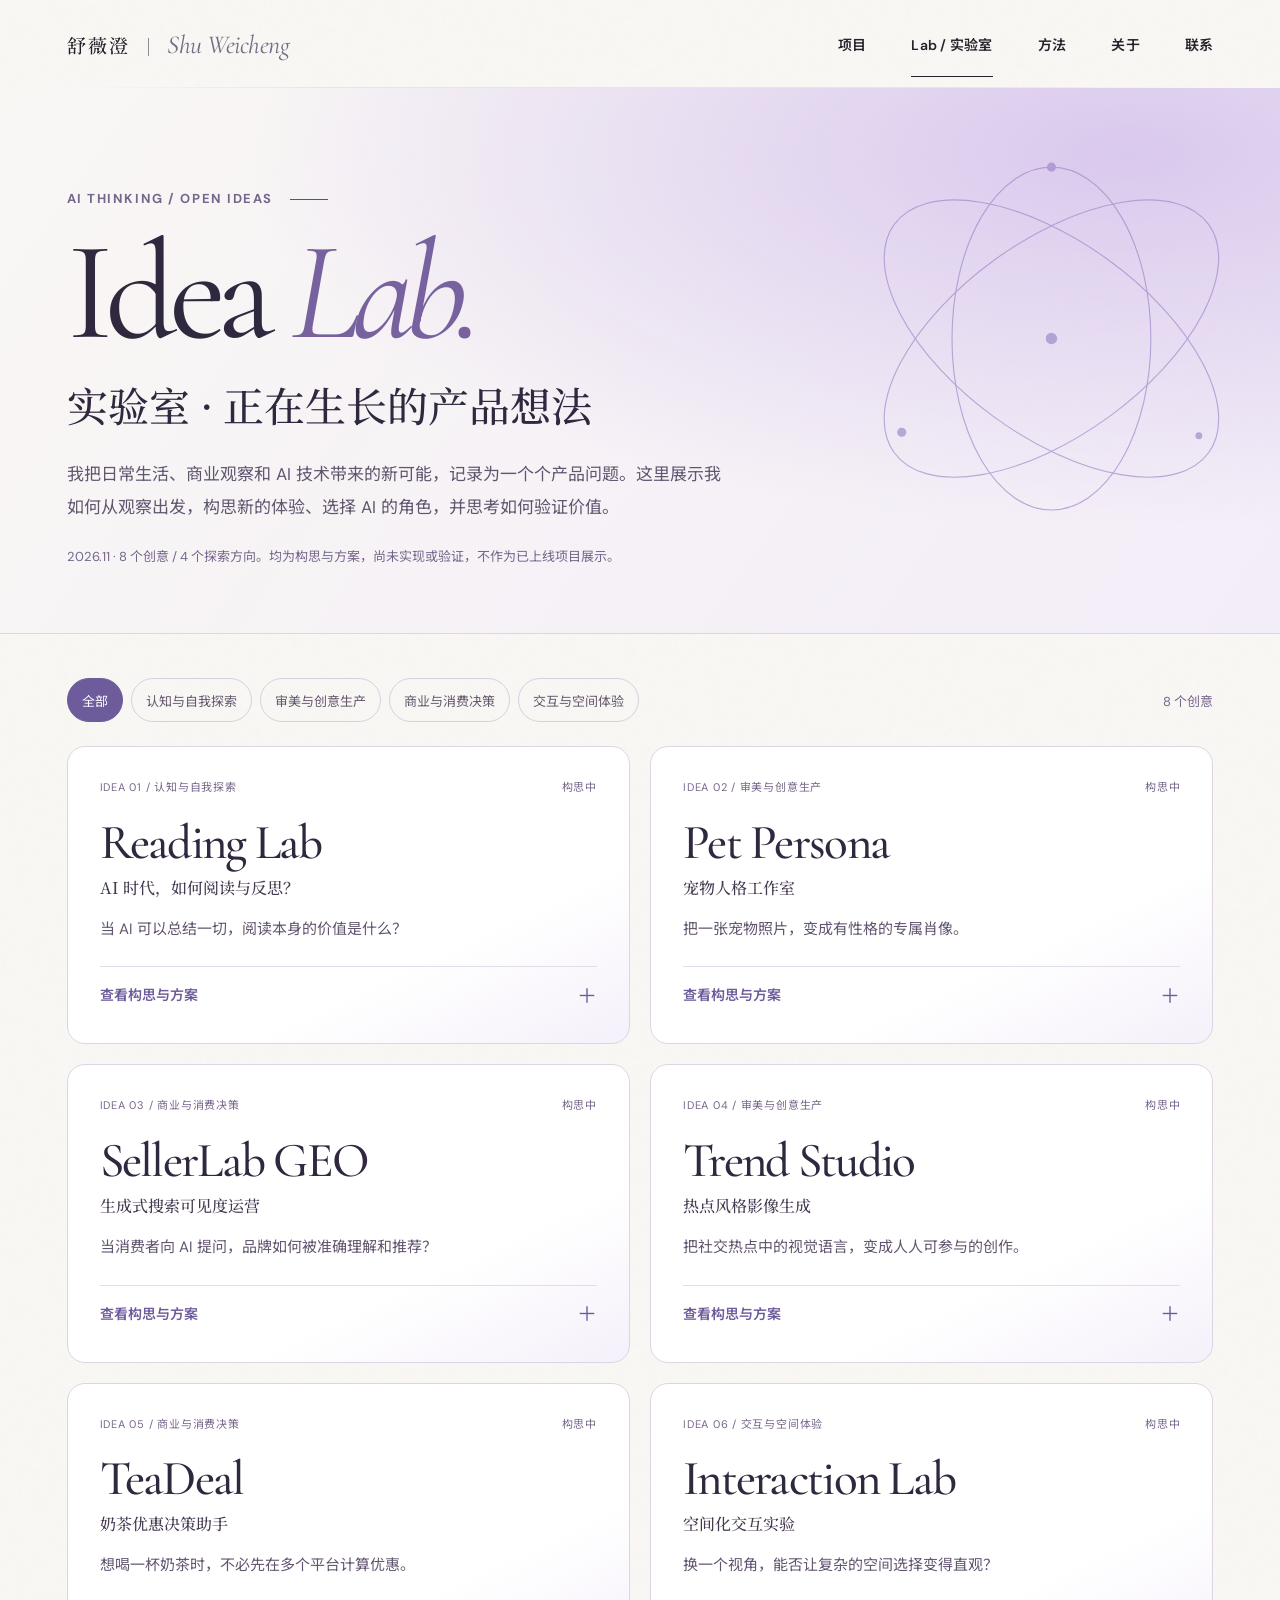
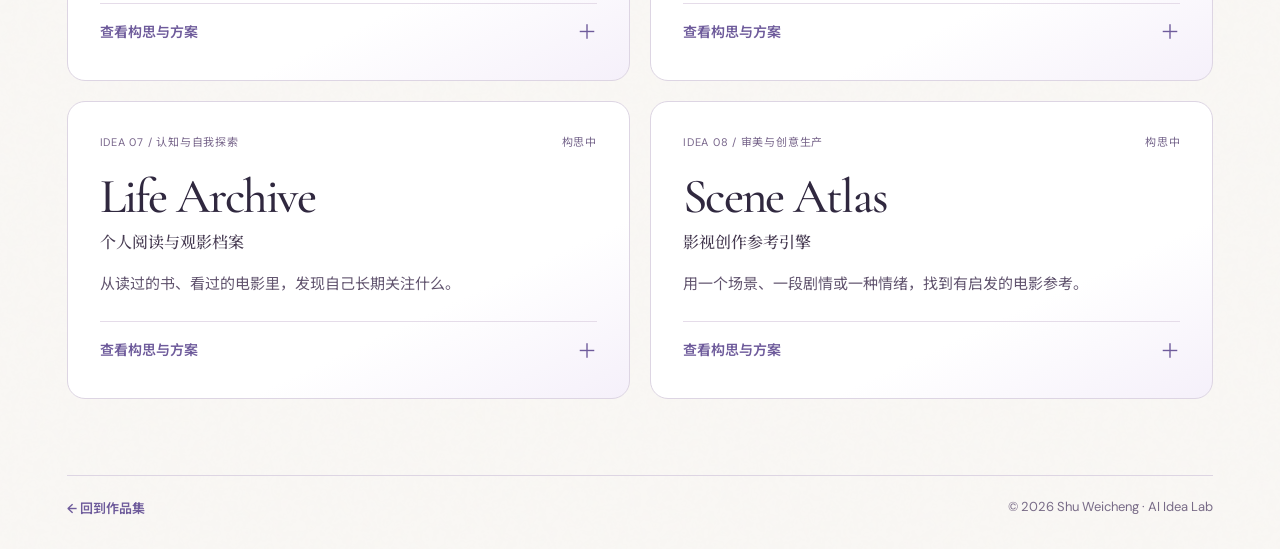
==== lab.html @ f14896be "Add AI Idea Lab with eight concept studies" ====
<!doctype html>
<html lang="zh-CN">
<head>
<meta charset="UTF-8"><meta name="viewport" content="width=device-width,initial-scale=1,viewport-fit=cover"><meta name="color-scheme" content="light"><meta name="theme-color" content="#f9f7f4"><meta name="description" content="AI Idea Lab：舒薇澄的产品构思与探索，记录认知、消费、创意和交互方向的待验证想法。"><title>Lab / 实验室 · 舒薇澄</title>
<link rel="preconnect" href="https://fonts.googleapis.com"><link rel="preconnect" href="https://fonts.gstatic.com" crossorigin><link href="https://fonts.googleapis.com/css2?family=Cormorant+Garamond:ital,wght@0,400;0,500;1,400;1,500&family=DM+Sans:wght@400;500;600;700&family=Noto+Sans+SC:wght@400;500;600&family=Noto+Serif+SC:wght@400;500;600&display=swap" rel="stylesheet">
<link rel="stylesheet" href="assets/home.css"><link rel="stylesheet" href="assets/v2.css"><link rel="icon" href="/favicon.ico?v=devy1"><link rel="icon" type="image/svg+xml" href="/assets/favicon.svg?v=devy1"><link rel="apple-touch-icon" href="/assets/apple-touch-icon.png?v=devy1">
<style>
.lab-hero{position:relative;overflow:hidden;background:radial-gradient(ellipse at 88% 12%,#d9c9ed 0,transparent 55%),linear-gradient(125deg,#f9f7f4,#f3edf8);padding:clamp(50px,8vw,105px) 0 65px;border-bottom:1px solid var(--line)}
.lab-hero .container{isolation:isolate}.lab-hero h1{font:400 clamp(70px,11vw,155px)/.88 var(--serif);letter-spacing:-.06em;margin:22px 0;color:#30283f}.lab-hero h1 em{font-weight:400;color:#78619f}.lab-hero h1 small{font:500 clamp(24px,3.2vw,43px)/1.4 'Noto Serif SC',serif;letter-spacing:0;display:block;margin-top:22px}
.lab-hero .intro{max-width:660px;font:400 17px/1.95 var(--sans);color:#62556f;margin:24px 0 0}.lab-hero .note{font-size:13px;color:#76668c;margin:22px 0 0;line-height:1.7}.orbit-art{position:absolute;right:0;top:-40px;width:min(42%,480px);height:auto;z-index:-1;opacity:.66;pointer-events:none}
.lab-main{padding-top:44px;padding-bottom:76px}.lab-tools{display:flex;justify-content:space-between;align-items:center;gap:16px;flex-wrap:wrap;margin:0 0 24px}.filters{display:flex;gap:8px;flex-wrap:wrap}.filters button{font-size:13px;min-height:44px;color:#64576e;background:transparent;border:1px solid #d9cfe2;padding:8px 14px;border-radius:30px}.filters button[aria-pressed=true]{background:#6e5b9b;color:white;border-color:#6e5b9b}.lab-count{font-size:13px;color:#76668c}
.idea-grid{display:grid;grid-template-columns:repeat(2,minmax(0,1fr));gap:20px;align-items:start}.idea{border:1px solid var(--line);border-radius:18px;padding:clamp(20px,3vw,32px);background:linear-gradient(155deg,#fff 68%,#f5f0fa);overflow:hidden;scroll-margin-top:22px}.idea[hidden]{display:none}.idea-meta{display:flex;justify-content:space-between;gap:10px;align-items:baseline;font-size:11px;letter-spacing:.07em;color:#78668b;line-height:1.5}.idea-meta span:last-child{white-space:nowrap;color:#76668c}.idea h2{font:500 clamp(33px,4vw,49px)/1.12 var(--serif);letter-spacing:-.035em;color:#30283f;margin:20px 0 4px;overflow-wrap:anywhere}.idea-zh{font:500 16px/1.65 'Noto Serif SC',serif;color:#453950;margin:0}.idea-hook{font-size:15px;line-height:1.9;color:#62556f;margin:14px 0 23px}.idea details{border-top:1px solid #e5dce9}.idea summary{cursor:pointer;min-height:44px;padding:12px 0 2px;display:flex;justify-content:space-between;align-items:center;gap:10px;list-style:none;color:#6e5b9b;font-size:14px;font-weight:600}.idea summary::-webkit-details-marker{display:none}.idea summary span{font-size:20px;font-weight:400;transition:transform .2s}.idea details[open] summary span{transform:rotate(45deg)}.idea-body{padding:6px 0 0}.idea-body h3{font-size:13px;color:#453950;margin:18px 0 6px;font-weight:600}.idea-body p{font-size:14px;line-height:1.85;color:#62556f;margin:0}.idea-flow{padding:12px;border-radius:8px;background:#f1eaf7}.lab-foot{border-top:1px solid var(--line);padding:22px 0 32px;display:flex;justify-content:space-between;gap:15px;flex-wrap:wrap;font-size:13px;color:#786b87}.lab-foot a{color:#6e5b9b;font-weight:600}
@media(max-width:760px){.lab-hero{padding:54px 0 39px}.orbit-art{width:65%;top:0;right:-12%;opacity:.35}.lab-hero .intro{font-size:15px}.idea-grid{grid-template-columns:1fr;gap:14px}.lab-main{padding-top:27px;padding-bottom:42px}.idea{padding:22px}.lab-tools{gap:10px}.filters{gap:6px}.filters button{padding:7px 10px}.lab-hero h1{font-size:clamp(68px,15vw,100px)}}
</style></head>
<body><a class="skip-link" href="#ideas">跳到创意列表</a>
<div class="site"><header class="container topbar"><a class="brand" href="index.html" aria-label="回到作品集首页"><span class="brand-cn">舒薇澄</span><span class="brand-divider" aria-hidden="true"></span><span class="brand-en">Shu Weicheng</span></a><button class="menu-toggle" id="menuToggle" aria-label="打开导航菜单" aria-expanded="false" aria-controls="nav"><svg viewBox="0 0 20 20" fill="none" stroke="currentColor" stroke-width="1.4"><path d="M2 6h16M2 14h16"/></svg></button><nav class="nav" id="nav" aria-label="主要导航"><a href="index.html#work">项目</a><a href="lab.html" class="active" aria-current="page">Lab / 实验室</a><a href="index.html#approach">方法</a><a href="index.html#about">关于</a><a href="index.html#contact">联系</a></nav></header>
<main><section class="lab-hero" aria-labelledby="lab-title"><div class="container"><svg class="orbit-art" viewBox="0 0 420 340" aria-hidden="true"><g fill="none" stroke="#9c85c7" stroke-width="1"><ellipse cx="220" cy="165" rx="170" ry="85" transform="rotate(-36 220 165)"/><ellipse cx="220" cy="165" rx="170" ry="85" transform="rotate(36 220 165)"/><ellipse cx="220" cy="165" rx="87" ry="150"/></g><g fill="#9c85c7"><circle cx="220" cy="165" r="5"/><circle cx="89" cy="247" r="4"/><circle cx="349" cy="250" r="3"/><circle cx="220" cy="15" r="4"/></g></svg><div class="eyebrow">AI THINKING / OPEN IDEAS <span class="rule"></span></div><h1 id="lab-title">Idea <em>Lab.</em><small>实验室 · 正在生长的产品想法</small></h1><p class="intro">我把日常生活、商业观察和 AI 技术带来的新可能，记录为一个个产品问题。这里展示我如何从观察出发，构思新的体验、选择 AI 的角色，并思考如何验证价值。</p><p class="note">2026.11 · 8 个创意 / 4 个探索方向。均为构思与方案，尚未实现或验证，不作为已上线项目展示。</p></div></section>
<section class="container lab-main" id="ideas" aria-label="实验室创意"><div class="lab-tools"><div class="filters" role="group" aria-label="按方向筛选"><button type="button" data-filter="all" aria-pressed="true">全部</button><button type="button" data-filter="cognition" aria-pressed="false">认知与自我探索</button><button type="button" data-filter="creative" aria-pressed="false">审美与创意生产</button><button type="button" data-filter="commerce" aria-pressed="false">商业与消费决策</button><button type="button" data-filter="interaction" aria-pressed="false">交互与空间体验</button></div><span class="lab-count" id="count" aria-live="polite">8 个创意</span></div><div class="idea-grid"><article class="idea" id="reading" data-category="cognition"><div class="idea-meta"><span>IDEA 01 / 认知与自我探索</span><span>构思中</span></div><h2>Reading Lab</h2><p class="idea-zh">AI 时代，如何阅读与反思？</p><p class="idea-hook">当 AI 可以总结一切，阅读本身的价值是什么？</p><details><summary>查看构思与方案 <span aria-hidden="true">＋</span></summary><div class="idea-body"><h3>观察到的问题</h3><p>阅读时容易把理解外包给 AI，获得流畅的总结，却没有形成自己的判断。</p><h3>产品构想</h3><p>让读者先记录自己的理解，再由 AI 提出反例、追问和关联线索；读后回顾观点变化，而不是直接替代思考。</p><h3>核心体验</h3><p class="idea-flow">读前问题 → 自主阅读与批注 → AI 苏格拉底式追问 → 观点修订 → 延迟回顾</p><h3>如何验证</h3><p>对比普通 AI 摘要与反思式辅助，观察理解准确性、迁移表现及信心校准。</p></div></details></article>
<article class="idea" id="pet" data-category="creative"><div class="idea-meta"><span>IDEA 02 / 审美与创意生产</span><span>构思中</span></div><h2>Pet Persona</h2><p class="idea-zh">宠物人格工作室</p><p class="idea-hook">把一张宠物照片，变成有性格的专属肖像。</p><details><summary>查看构思与方案 <span aria-hidden="true">＋</span></summary><div class="idea-body"><h3>观察到的问题</h3><p>定制宠物手绘有情绪价值，但创作周期、价格和风格沟通存在门槛。</p><h3>产品构想</h3><p>以小程序为入口，提供风格模板、宠物特征保留、预览与局部调整；探索数字头像与实体印品。</p><h3>核心体验</h3><p class="idea-flow">上传照片 → 选择风格 → AI 生成 → 微调与确认 → 保存或下单</p><h3>如何验证</h3><p>评估宠物辨识度、风格一致性、付费意愿与单次生成成本。</p></div></details></article>
<article class="idea" id="geo" data-category="commerce"><div class="idea-meta"><span>IDEA 03 / 商业与消费决策</span><span>构思中</span></div><h2>SellerLab GEO</h2><p class="idea-zh">生成式搜索可见度运营</p><p class="idea-hook">当消费者向 AI 提问，品牌如何被准确理解和推荐？</p><details><summary>查看构思与方案 <span aria-hidden="true">＋</span></summary><div class="idea-body"><h3>观察到的问题</h3><p>传统搜索曝光指标不能直接解释生成式答案中的品牌可见度和引用情况。</p><h3>产品构想</h3><p>围绕真实消费问题建立监测题库，记录多个 AI 搜索渠道的品牌提及、引用和事实准确性，给出内容改进建议。</p><h3>核心体验</h3><p class="idea-flow">构建问题集 → 定期采样 → 提及与引用分析 → 内容优化建议 → 复测</p><h3>如何验证</h3><p>固定模型、问题和采样条件，跟踪提及率、引用率、事实准确率；不保证排名或推荐。</p></div></details></article>
<article class="idea" id="trend" data-category="creative"><div class="idea-meta"><span>IDEA 04 / 审美与创意生产</span><span>构思中</span></div><h2>Trend Studio</h2><p class="idea-zh">热点风格影像生成</p><p class="idea-hook">把社交热点中的视觉语言，变成人人可参与的创作。</p><details><summary>查看构思与方案 <span aria-hidden="true">＋</span></summary><div class="idea-body"><h3>观察到的问题</h3><p>用户想快速尝试流行游戏或摄影风格，但往往不会写提示词或进行后期处理。</p><h3>产品构想</h3><p>将风格拆解为色彩、镜头、光影和构图，提供一键模板与人像特征保留；以原创模板为主，尊重知识产权。</p><h3>核心体验</h3><p class="idea-flow">选择主题 → 上传参考照片 → 生成变体 → 比较与调整 → 分享</p><h3>如何验证</h3><p>观察生成成功率、人物一致性、保存分享率、热点生命周期及版权边界。</p></div></details></article>
<article class="idea" id="tea" data-category="commerce"><div class="idea-meta"><span>IDEA 05 / 商业与消费决策</span><span>构思中</span></div><h2>TeaDeal</h2><p class="idea-zh">奶茶优惠决策助手</p><p class="idea-hook">想喝一杯奶茶时，不必先在多个平台计算优惠。</p><details><summary>查看构思与方案 <span aria-hidden="true">＋</span></summary><div class="idea-body"><h3>观察到的问题</h3><p>门店、外卖、团购与会员券的优惠规则分散，用户难以判断最终实付价。</p><h3>产品构想</h3><p>根据饮品、门店、配送偏好和可用券，计算候选组合的实际费用并解释限制；不自动下单。</p><h3>核心体验</h3><p class="idea-flow">输入想喝的饮品 → 获取授权优惠信息 → 规则计算 → 对比实付价 → 跳转购买</p><h3>如何验证</h3><p>核查价格准确率、优惠有效性、节省金额、决策耗时及平台数据可用性。</p></div></details></article>
<article class="idea" id="interaction" data-category="interaction"><div class="idea-meta"><span>IDEA 06 / 交互与空间体验</span><span>构思中</span></div><h2>Interaction Lab</h2><p class="idea-zh">空间化交互实验</p><p class="idea-hook">换一个视角，能否让复杂的空间选择变得直观？</p><details><summary>查看构思与方案 <span aria-hidden="true">＋</span></summary><div class="idea-body"><h3>观察到的问题</h3><p>平面地图的点位和影院座位图往往难以表达距离、遮挡、视角等实际体验。</p><h3>产品构想</h3><p>探索地图空间层级、影院座位视野预览和可切换视角，用真实几何信息辅助用户理解；AI 可参与语义理解和场景说明。</p><h3>核心体验</h3><p class="idea-flow">选择位置或座位 → 查看空间关系 → 切换视角 → 对比体验 → 做出选择</p><h3>如何验证</h3><p>对比平面与空间预览的选位正确性、完成耗时、认知负荷和移动端性能。</p></div></details></article>
<article class="idea" id="archive" data-category="cognition"><div class="idea-meta"><span>IDEA 07 / 认知与自我探索</span><span>构思中</span></div><h2>Life Archive</h2><p class="idea-zh">个人阅读与观影档案</p><p class="idea-hook">从读过的书、看过的电影里，发现自己长期关注什么。</p><details><summary>查看构思与方案 <span aria-hidden="true">＋</span></summary><div class="idea-body"><h3>观察到的问题</h3><p>阅读和观影记录散落在不同平台，年度统计常停留在数量，难以呈现兴趣演变。</p><h3>产品构想</h3><p>在用户授权下导入或手动整理记录，以主题聚类、时间线、作品关联与可解释的 AI 回顾呈现兴趣变化；不把推断当人格诊断。</p><h3>核心体验</h3><p class="idea-flow">导入记录 → 整理与去重 → 主题关联 → 生成时间线 → 用户修订回顾</p><h3>如何验证</h3><p>评估主题归类准确性、回顾的共鸣与有用性、用户修订率及隐私控制。</p></div></details></article>
<article class="idea" id="scene" data-category="creative"><div class="idea-meta"><span>IDEA 08 / 审美与创意生产</span><span>构思中</span></div><h2>Scene Atlas</h2><p class="idea-zh">影视创作参考引擎</p><p class="idea-hook">用一个场景、一段剧情或一种情绪，找到有启发的电影参考。</p><details><summary>查看构思与方案 <span aria-hidden="true">＋</span></summary><div class="idea-body"><h3>观察到的问题</h3><p>编剧和导演常凭记忆查找类似情节、镜头与场景，关键词检索难以覆盖抽象创作意图。</p><h3>产品构想</h3><p>设计叙事、构图、情绪、技法四种检索模式，利用合法授权的影视元数据、文本和视觉索引，返回有来源的相似参考。</p><h3>核心体验</h3><p class="idea-flow">输入创作意图 → 选择检索维度 → 多模态召回与排序 → 对比参考 → 保存灵感</p><h3>如何验证</h3><p>与关键词搜索对比相关性、参考多样性、检索耗时和创作者主观有用性。</p></div></details></article></div></section></main>
<footer class="container"><div class="lab-foot"><a href="index.html#work">← 回到作品集</a><span>© 2026 Shu Weicheng · AI Idea Lab</span></div></footer></div>
<script>
const buttons=[...document.querySelectorAll('[data-filter]')], ideas=[...document.querySelectorAll('.idea')];
buttons.forEach(b=>b.addEventListener('click',()=>{const f=b.dataset.filter;buttons.forEach(x=>x.setAttribute('aria-pressed',String(x===b)));let n=0;ideas.forEach(x=>{x.hidden=f!=='all'&&x.dataset.category!==f;if(!x.hidden)n++});document.getElementById('count').textContent=n+' 个创意'}));
const toggle=document.getElementById('menuToggle'),nav=document.getElementById('nav');toggle.addEventListener('click',()=>{const open=nav.classList.toggle('open');toggle.setAttribute('aria-expanded',String(open));toggle.setAttribute('aria-label',open?'关闭导航菜单':'打开导航菜单')});
const target=document.getElementById(location.hash.slice(1));if(target&&target.matches('.idea'))target.querySelector('details').open=true;
</script></body></html>
---- assets/home.css ----
:root{
  --ink:#24232b;--ink-soft:#45434d;--muted:#77727b;--subtle:#a29ca5;--paper:#f9f7f4;--paper-2:#f4f1ef;--line:rgba(65,61,71,.16);
  --lavender:#bdb2ed;--lilac:#ded7f1;--ice:#cce2ee;--serif:'Cormorant Garamond','Noto Serif SC',Georgia,serif;
  --sans:'DM Sans','Noto Sans SC','PingFang SC','Microsoft YaHei',sans-serif;
  --shadow:0 30px 80px rgba(42,37,64,.09);
}
*{box-sizing:border-box}
html{scroll-behavior:smooth;scroll-padding-top:105px}
body{margin:0;background:var(--paper);color:var(--ink);font-family:var(--sans);-webkit-font-smoothing:antialiased;overflow-x:hidden}
body.is-locked{overflow:hidden}
button,a{font:inherit}button{cursor:pointer}a{color:inherit;text-decoration:none}
button:focus-visible,a:focus-visible{outline:2px solid #7471bc;outline-offset:5px}
::selection{background:#bdb2ed91;color:var(--ink)}
img{display:block;max-width:100%}
.site{overflow:hidden;position:relative}
.site::before{content:"";position:absolute;z-index:0;pointer-events:none;inset:0;background-image:url("data:image/svg+xml,%3Csvg viewBox='0 0 180 180' xmlns='http://www.w3.org/2000/svg'%3E%3Cfilter id='n'%3E%3CfeTurbulence type='fractalNoise' baseFrequency='.7' numOctaves='3' stitchTiles='stitch'/%3E%3C/filter%3E%3Crect width='100%25' height='100%25' filter='url(%23n)' opacity='.12'/%3E%3C/svg%3E");opacity:.13;mix-blend-mode:multiply}
.container{max-width:1380px;margin:0 auto;padding:0 clamp(24px,5.2vw,84px);position:relative}
.eyebrow{display:flex;align-items:center;gap:17px;font-size:10px;font-weight:700;line-height:1.4;letter-spacing:.27em;text-transform:uppercase;color:#53505e}
.eyebrow .rule{width:38px;height:1px;background:#5b5762}
.editorial{font-family:var(--serif);font-weight:400;letter-spacing:-.051em}
.topbar{height:84px;position:relative;z-index:30;display:flex;align-items:center;justify-content:space-between}
.topbar::after{content:"";position:absolute;left:clamp(24px,5.2vw,84px);right:clamp(24px,5.2vw,84px);bottom:0;height:1px;background:linear-gradient(90deg,transparent,rgba(78,73,84,.10) 24%,rgba(78,73,84,.10) 76%,transparent)}
.brand{display:inline-flex;align-items:baseline;gap:18px;white-space:nowrap;position:relative}
.brand-cn{font-family:'Noto Serif SC',serif;font-size:19px;font-weight:500;letter-spacing:.12em}
.brand-divider{height:18px;width:1px;transform:translateY(3px);background:#77717c;opacity:.8}
.brand-en{font-family:var(--serif);font-style:italic;font-size:26px;letter-spacing:-.02em}
.nav{display:flex;gap:45px;align-items:center}
.nav a{font-size:12px;font-weight:600;position:relative;letter-spacing:.02em;transition:color .25s}
.nav a:after{content:"";position:absolute;bottom:-11px;left:0;width:0;height:1px;background:var(--ink);transition:width .3s}
.nav a:hover:after,.nav a.active:after{width:100%}
.nav a:hover{color:#766baf}
.menu-toggle{display:none;width:42px;height:42px;border:1px solid var(--line);border-radius:50%;background:#fff9;align-items:center;justify-content:center}
.menu-toggle svg{width:18px;height:18px}
.hero{height:min(748px,62vw);min-height:668px;position:relative;isolation:isolate}
.hero-color{position:absolute;inset:0;z-index:-4;background:
 radial-gradient(ellipse 42% 37% at 52% 39%,rgba(218,216,243,.58),transparent 76%),
 radial-gradient(ellipse 42% 36% at 96% 81%,rgba(177,167,237,.28),transparent 78%),
 radial-gradient(ellipse 42% 42% at 19% 78%,rgba(231,223,238,.46),transparent 75%),
 linear-gradient(95deg,#faf8f6 10%,#f5f2f2 60%,#f6f3f4 100%)}
.hero-photo{position:absolute;z-index:-2;top:-90px;right:0;height:calc(100% + 120px);width:min(66.5%,980px);pointer-events:none;overflow:hidden;
  -webkit-mask-image:linear-gradient(to right,transparent 0%,#000 18%,#000 100%);mask-image:linear-gradient(to right,transparent 0%,#000 18%,#000 100%)}
.hero-photo img{width:100%;height:100%;object-fit:cover;object-position:51% 20%;filter:none;transform:none;image-rendering:auto;backface-visibility:visible}
.hero-photo:after{content:"";position:absolute;inset:0;background:linear-gradient(180deg,transparent 0 72%,rgba(249,247,244,.03) 83%,var(--paper) 100%)}
.hero-fade{position:absolute;z-index:-1;inset:auto -2% -7% 0;height:37%;pointer-events:none;background:radial-gradient(ellipse 56% 44% at 82% 98%,rgba(183,169,235,.38),transparent 75%),linear-gradient(180deg,transparent 0%,rgba(249,247,244,.9) 87%,var(--paper))}
.hero-inner{height:100%;display:flex;flex-direction:column;justify-content:center;align-items:flex-start;padding-top:26px;padding-bottom:58px;z-index:2}
.hero-role{margin-bottom:26px;color:#494654}
.hero-title{margin:0;font-family:var(--serif);font-size:clamp(92px,9vw,146px);font-weight:500;font-style:normal;line-height:.82;letter-spacing:-.045em;position:relative;z-index:2}
.hero-title span{display:block}.hero-title span+span{padding-left:4px;margin-top:10px}
.hero-deck{font:500 clamp(19px,1.65vw,25px)/1.55 var(--serif);max-width:610px;letter-spacing:.01em;margin:36px 0 0;color:#413e48;position:relative;z-index:2}
.hero-short-rule{width:31px;height:1px;background:#5f5965;margin-top:23px}
.view-work{display:inline-flex;align-items:center;gap:16px;margin-top:28px;font-size:12px;font-weight:600;letter-spacing:.02em;transition:transform .25s}
.view-work:hover{transform:translateX(5px)}
.view-work .circle{width:44px;height:44px;border-radius:50%;border:1px solid #d9d2de;background:#fff9;box-shadow:0 10px 24px #ddd5e65f;display:grid;place-items:center;transition:background .25s}
.view-work:hover .circle{background:#ebe8f9}.view-work svg{width:15px;height:15px;margin-left:2px}
.hero-orbit{position:absolute;inset:0;width:100%;height:100%;z-index:-1;pointer-events:none;overflow:visible}
.hero-orbit path{fill:none;stroke:#fff;stroke-opacity:.6;stroke-width:1.1}
.hero-orbit .dot{fill:#fff;filter:drop-shadow(0 0 6px #a49bf1) drop-shadow(0 0 4px #9d89e9)}
.hero-side{position:absolute;right:20px;bottom:120px;writing-mode:vertical-rl;font-size:9px;letter-spacing:.18em;color:#9e91aa}
.hero-hint{position:absolute;bottom:37px;right:6%;font-size:9px;letter-spacing:.2em;color:#8d8597}
.work{padding:28px 0 106px;position:relative}
.section-top{display:flex;align-items:flex-end;justify-content:space-between;gap:30px;margin-bottom:30px}
.section-heading{margin:9px 0 0;font-size:clamp(48px,5.2vw,80px);font-style:italic;line-height:.98}
.section-aside{font-size:9px;letter-spacing:.24em;font-weight:700;color:#696573;text-transform:uppercase;padding-bottom:9px;white-space:nowrap}
.projects{display:grid;grid-template-columns:repeat(3,minmax(0,1fr));gap:16px}
.project-card{display:block;color:inherit;text-decoration:none;cursor:pointer;width:100%;border:1px solid rgba(88,81,98,.13);border-radius:16px;background:rgba(255,255,255,.43);box-shadow:0 14px 40px rgba(78,72,98,.035);padding:0;text-align:left;overflow:hidden;position:relative;transition:transform .36s cubic-bezier(.2,.9,.2,1),box-shadow .36s,background .3s}
.project-card:hover{transform:translateY(-8px);box-shadow:0 26px 65px rgba(65,58,84,.12);background:#fff9}
.preview{height:248px;overflow:hidden;position:relative;display:flex;justify-content:center;align-items:center}
.project-card:hover .mock-device{transform:translateY(2px) scale(1.025)}
.preview::after{content:"";position:absolute;inset:auto 0 0;height:32%;background:linear-gradient(transparent,rgba(249,247,244,.22));pointer-events:none}
.preview-ra{background:radial-gradient(ellipse at 70% 50%,#646174 0%,#393944 37%,#22252f 81%)}
.preview-demand{background:radial-gradient(ellipse at 50% 16%,#fff 0%,#ede6fb 60%,#dcd2f2 100%)}
.preview-seller{background:radial-gradient(ellipse at 50% 0%,#fbfdff 0%,#e6e8f7 65%,#dce0ee 100%)}
.mock-device{transition:transform .5s cubic-bezier(.2,.9,.2,1);box-shadow:0 19px 43px rgba(24,24,51,.19);overflow:hidden;position:absolute;bottom:-17px;width:90%;height:88%;border-radius:11px 11px 0 0;display:flex;flex-direction:column}
.mock-label{position:absolute;top:13px;right:15px;color:#fff9;font-size:8px;letter-spacing:.2em;font-weight:700;z-index:3}
.preview-demand .mock-label,.preview-seller .mock-label{color:#757088}
.mock-top{height:25px;flex:none;display:flex;align-items:center;gap:5px;padding:0 12px;background:#25262f}
.mock-top i{width:4px;height:4px;background:#757782;border-radius:50%}.mock-top i:first-child{background:#b7b0cd}.mock-top span{margin-left:auto;font-size:8px;letter-spacing:.08em;color:#a4a5b2}
.ra-ui{background:#262830;flex:1;display:grid;grid-template-columns:24% 1fr;color:white}
.ra-sidebar{background:#202129;padding:13px 10px;border-right:1px solid #ffffff14}
.ra-logo{font-size:10px;font-weight:700;letter-spacing:-.03em;margin-bottom:16px;display:flex;align-items:center;gap:6px}
.ra-logo b{display:inline-block;width:15px;height:15px;border:1px solid #c4b8e9;border-radius:5px;position:relative}
.ra-logo b:before{content:"";position:absolute;inset:4px;border:1px solid #c4b8e9;border-radius:50%}
.ra-menu{font-size:7px;color:#92929e;line-height:2.6;padding-left:6px}.ra-menu .on{color:#fff;background:#363844;border-radius:4px;padding-left:5px;margin-left:-5px}
.ra-main{padding:22px 22px;position:relative;overflow:hidden}.ra-main .super{font-size:7px;color:#d3c5ff;letter-spacing:.16em}
.ra-main h4{margin:15px 0 8px;font-family:var(--serif);font-size:31px;font-weight:400;letter-spacing:-.03em}
.ra-main p{margin:0;max-width:170px;font-size:8px;line-height:1.7;color:#ccc9d2}
.ra-pill{margin-top:12px;border:1px solid #8d87ae;background:#6f6887aa;border-radius:16px;color:#fff;font-size:7px;padding:6px 10px;display:inline-block}
.ra-wave{position:absolute;right:-20px;top:37px;width:70%;height:76%;opacity:.92;mix-blend-mode:screen;pointer-events:none}
.light-device{background:#fff;box-shadow:0 20px 48px rgba(83,72,130,.16)}
.light-device .mock-top{background:#fff;color:#aea7b9;border-bottom:1px solid #efeef6}.light-device .mock-top i{background:#d9d3e4}.light-device .mock-top span{color:#aba4bf}
.demand-ui{height:100%;background:linear-gradient(150deg,#fff 4%,#fcfaff 75%);position:relative;padding:17px 20px}
.demand-brand{color:#7061ba;font-size:10px;font-weight:700;display:flex;align-items:center;gap:5px}
.demand-brand b{height:13px;width:13px;display:inline-grid;place-items:center;font-size:11px;border:1px solid #b3a7eb;border-radius:50%}
.demand-ui h4{font-size:20px;line-height:1.2;letter-spacing:-.05em;margin:21px 0 12px;font-weight:600;position:relative;z-index:2;color:#302b45}
.demand-search{border:1px solid #e5dffa;background:#fff;border-radius:20px;padding:7px 10px;display:flex;justify-content:space-between;align-items:center;position:relative;z-index:2;color:#aaa2ba;font-size:7px;width:90%;box-shadow:0 8px 20px #dcd3f031}
.demand-search em{height:17px;width:17px;background:#8c7fe0;color:white;border-radius:100%;display:grid;place-items:center;font-style:normal;font-size:11px}
.demand-wave{position:absolute;bottom:-11px;left:0;width:100%;height:54%;opacity:.72}
.seller-ui{background:#fafbff;flex:1;display:grid;grid-template-columns:22% 1fr}
.seller-sidebar{background:#f8f8fe;padding:13px 9px;border-right:1px solid #eaebf6}
.seller-brand{font-size:10px;font-weight:700;color:#49445e;margin-bottom:15px;white-space:nowrap}
.seller-link{font-size:7px;margin:9px 0;color:#a3a1b2;padding:4px;border-radius:4px}.seller-link.on{background:#e9e6ff;color:#7663c7}
.seller-main{padding:12px 13px;min-width:0}.seller-name{display:flex;justify-content:space-between;font-size:12px;font-weight:700;color:#4e4c60}.seller-name span{font-size:6px;color:#a29eac}
.seller-metrics{display:grid;grid-template-columns:1fr 1fr;gap:7px;margin-top:11px}.seller-metric{border:1px solid #edecf5;border-radius:5px;background:#fff;padding:8px}
.seller-metric small{display:block;font-size:7px;color:#9290a3}.seller-metric strong{font-size:16px;color:#6d68ac}.seller-metric i{display:block;height:12px;border-radius:3px;background:linear-gradient(110deg,#eee8ff 15%,#e2f6f1 50%,#edf0ff)}
.seller-plot{height:83px;display:flex;align-items:end;gap:5px;padding:9px 9px 0;border:1px solid #edecf5;background:white;border-radius:5px;margin-top:8px}
.seller-plot i{flex:1;height:var(--h);background:linear-gradient(#b0a3f5,#ded7ff);border-radius:3px 3px 0 0;opacity:.7}
.project-bottom{padding:19px 21px 23px;min-height:158px;position:relative}
.project-index{font-size:9px;letter-spacing:.16em;color:#8c8591;font-weight:700;margin-bottom:8px}
.project-title-row{display:flex;align-items:center;justify-content:space-between;gap:8px}
.project-title{font-family:var(--serif);font-weight:500;font-size:clamp(27px,2.5vw,39px);letter-spacing:-.05em;line-height:1.02}
.project-arrow{width:31px;height:31px;border:1px solid #d3cad8;border-radius:50%;display:grid;place-items:center;flex:none;font-size:17px;transition:background .2s,transform .2s}
.project-card:hover .project-arrow{background:#ded5fa;transform:rotate(45deg)}
.project-description{color:#625e68;font-size:12px;line-height:1.78;min-height:64px;margin:11px 0 13px;max-width:360px}
.tags{display:flex;flex-wrap:wrap;gap:6px}.tag{padding:6px 10px;border:1px solid #dcd5d9;border-radius:30px;font-size:9px;color:#736d77}
.about{padding:14px 0 88px;position:relative}.about:after{content:"";position:absolute;z-index:-1;right:-18%;top:7%;width:62%;height:83%;background:radial-gradient(ellipse at center,rgba(214,208,245,.38),transparent 75%);pointer-events:none}
.about-layout{display:grid;grid-template-columns:38% 1fr;gap:clamp(44px,6vw,88px);align-items:center}
.about-image{border-radius:16px;overflow:hidden;height:340px;position:relative;background:#ded9d3}.about-image img{width:100%;height:100%;object-fit:cover;object-position:center 23%;filter:saturate(.85)}
.about-copy h2{font-family:var(--serif);font-style:italic;font-weight:400;font-size:clamp(39px,4.4vw,69px);line-height:.95;letter-spacing:-.055em;margin:20px 0 19px;max-width:690px}
.about-copy p{color:#514d55;max-width:580px;font-size:13px;line-height:1.95;margin:0 0 12px}
.underlink{display:inline-flex;align-items:center;gap:17px;border-bottom:1px solid #625d67;padding-bottom:5px;margin-top:17px;font-size:12px;font-weight:600;transition:gap .25s}.underlink:hover{gap:23px}
.notes{position:relative;min-height:260px;background:#f1eeef;overflow:hidden}.notes::before{content:"";position:absolute;inset:0;background:radial-gradient(ellipse at 12% 50%,#fdfaf9,transparent 52%),linear-gradient(90deg,#f7f4f5,#e9e4f0);opacity:.8}
.notes-inner{display:grid;grid-template-columns:44% 56%;min-height:260px}
.notes-quote{padding:39px 28px 34px 0;position:relative;z-index:2}
.notes-quote h3{font-family:var(--serif);font-style:normal;font-size:clamp(25px,2.65vw,39px);line-height:1.34;letter-spacing:-.02em;font-weight:500;margin:18px 0 0 35px;max-width:410px}
.notes-photos{display:grid;grid-template-columns:1fr 1fr;position:relative;margin-right:-8vw;overflow:hidden}
.notes-photo{position:relative;height:100%;overflow:hidden;transform:skewX(-11deg);border-left:5px solid #fff9}
.notes-photo:first-child{margin-left:20px}.notes-photo img{width:130%;height:100%;object-fit:cover;object-position:center 31%;transform:skewX(11deg) scale(1.06);position:absolute;left:-14%}
.notes-photo.second img{object-position:center 52%;width:150%;left:-14%}
.notes-photo:after{content:"";position:absolute;inset:0;background:linear-gradient(90deg,#fff2,transparent)}
.contact{padding:75px 0 38px}
.contact-grid{display:grid;grid-template-columns:35% 1fr auto;gap:44px;align-items:center;padding-bottom:46px;border-bottom:1px solid #bdb6be}
.contact h2{font-family:var(--serif);font-style:italic;font-weight:400;font-size:clamp(46px,5.2vw,80px);line-height:.8;letter-spacing:-.055em;margin:0}
.contact-text{border-left:1px solid #c0b9c0;padding-left:39px;font-size:13px;line-height:1.8;color:#514e58}
.contact-actions{display:flex;align-items:center;gap:16px}.dark-btn{display:inline-flex;align-items:center;justify-content:center;gap:10px;padding:13px 23px;border-radius:40px;background:#2b2933;color:#fff;border:1px solid #2b2933;font-size:12px;min-width:155px;transition:transform .25s,background .25s}
.dark-btn:hover{background:#57506b;transform:translateY(-2px)}.dark-btn svg{width:15px;height:15px}
.footer{display:flex;justify-content:space-between;align-items:center;gap:16px;padding-top:22px;color:#8d8590;font-size:10px}.footer strong{font-family:'Noto Serif SC',serif;color:#413c47;font-weight:500;letter-spacing:.07em}.footer span{white-space:nowrap}
/* Dialogs */
.dialog{position:fixed;z-index:100;inset:0;background:rgba(31,29,40,.44);backdrop-filter:blur(12px);display:none;align-items:flex-start;justify-content:center;overflow:auto;padding:32px 16px}
.dialog.open{display:flex}.dialog-panel{width:min(100%,950px);background:#faf9f6;border:1px solid #ffffffb5;box-shadow:0 30px 90px #25223856;border-radius:15px;position:relative;min-height:450px;overflow:hidden;animation:pop .25s ease-out}
@keyframes pop{from{opacity:0;transform:translateY(18px)}to{opacity:1;transform:translateY(0)}}
.dialog-header{display:flex;justify-content:space-between;align-items:center;border-bottom:1px solid #e2dce0;padding:23px 34px;background:#fff9}
.dialog-logo{font-size:10px;font-weight:700;letter-spacing:.2em;color:#6a6473}.close-dialog{background:transparent;border:1px solid #d7cfd7;border-radius:30px;padding:8px 14px;font-size:11px}
.close-dialog:hover{background:#ebe6f4}.dialog-body{padding:55px clamp(25px,6vw,72px) 67px;max-width:100%;margin:auto}
.dialog-body h2{font:italic 400 clamp(62px,7vw,102px)/.95 var(--serif);letter-spacing:-.07em;margin:17px 0}.dialog-subtitle{font:italic 400 clamp(22px,2.5vw,31px)/1.2 var(--serif);max-width:650px;color:#514959;margin:0 0 27px}
.dialog-metas{border-top:1px solid #ded8e0;border-bottom:1px solid #ded8e0;padding:19px 0;display:grid;grid-template-columns:1fr 1fr 1fr;gap:20px;margin:30px 0 35px}
.meta dt{font-size:9px;font-weight:700;letter-spacing:.13em;text-transform:uppercase;color:#948a97;margin-bottom:9px}.meta dd{font-size:12px;line-height:1.6;margin:0}
.dialog-visual{height:220px;border-radius:10px;background:radial-gradient(ellipse at 78% 40%,#72678d,#262631 66%);color:white;display:flex;align-items:center;justify-content:center;text-align:center;flex-direction:column;gap:9px;padding:18px}
.dialog-visual.light{background:radial-gradient(ellipse at 35% 30%,#fff,#dfd6f5 80%);color:#443d55}
.dialog-visual strong{font:italic 400 45px var(--serif)}.dialog-visual span{font-size:10px;letter-spacing:.14em}
.article-section{display:grid;grid-template-columns:27% 1fr;gap:28px;border-bottom:1px solid #ded8e0;padding:28px 0}
.article-section h3{font-family:var(--serif);font-size:30px;font-weight:500;margin:0;line-height:1}
.article-section p,.article-section ul{font-size:13px;line-height:1.9;color:#58525e;margin:0}.article-section ul{padding-left:18px}
.notice{background:#f0ebf3;padding:17px 20px;border-radius:6px;font-size:11px;line-height:1.8;margin-top:27px;color:#686071}
.dialog-text p{font-size:14px;line-height:1.95;color:#4a4650}.dialog-text .portrait-inline{width:180px;height:226px;float:right;object-fit:cover;object-position:center 31%;border-radius:10px;margin:3px 0 12px 22px}
.dialog-text .small-note{font-size:12px;color:#7b7481;margin-top:22px}
/* animated reveal, only enabled when JS is available */
.js .reveal{opacity:0;transform:translateY(30px);transition:opacity .7s ease,transform .8s cubic-bezier(.2,.8,.2,1)}
.js .reveal.visible{opacity:1;transform:none}
@media(max-width:1050px){
  .hero{min-height:590px;height:660px}.hero-photo{width:65%}.hero-title{font-size:clamp(82px,11.5vw,116px)}.hero-deck{max-width:490px;font-size:25px}
  .projects{gap:10px}.preview{height:205px}.project-bottom{padding:16px 13px 18px}.project-title{font-size:29px}.project-description{font-size:10px}
  .mock-device{width:94%}.ra-main{padding:17px 12px}.ra-main h4{font-size:25px}.ra-sidebar{padding:10px 5px}.seller-sidebar{padding:9px 5px}
  .contact-grid{grid-template-columns:35% 1fr;gap:35px}.contact-actions{grid-column:2;justify-self:start}.contact-text{grid-column:2;grid-row:1}
}
@media(max-width:720px){
  html{scroll-padding-top:72px}.container{padding-left:23px;padding-right:23px}
  .topbar{height:70px}.topbar::after{left:23px;right:23px}.brand{gap:10px}.brand-cn{font-size:15px}.brand-en{font-size:20px}.brand-divider{height:14px}
  .menu-toggle{display:flex}.nav{position:absolute;display:none;top:63px;left:23px;right:23px;background:#ffffffef;backdrop-filter:blur(16px);padding:20px;border:1px solid var(--line);box-shadow:0 16px 50px #34304f22;border-radius:12px;gap:19px;flex-direction:column;align-items:flex-start}.nav.open{display:flex}.nav a{font-size:14px}
  .hero{min-height:810px;height:810px}.hero-color{background:radial-gradient(ellipse 60% 45% at 70% 65%,#e1d9f1aa,transparent 75%),linear-gradient(135deg,#faf8f6,#f9f7f4)}
  .hero-inner{height:370px;justify-content:flex-start;padding-top:67px;padding-bottom:0}
  .hero-title{font-size:clamp(74px,18vw,107px);line-height:.76;letter-spacing:-.076em}.hero-role{font-size:8px;letter-spacing:.19em;margin-bottom:28px}
  .hero-title span+span{margin-top:14px}
  .hero-deck{margin-top:27px;font-size:clamp(20px,5.4vw,27px);max-width:380px;line-height:1.15}
  .hero-short-rule{margin-top:15px}.view-work{margin-top:17px;gap:12px}.view-work .circle{width:36px;height:36px}
  .hero-photo{top:355px;height:470px;right:-27%;width:113%;-webkit-mask-image:linear-gradient(0deg,transparent 0%,#000 25%);mask-image:linear-gradient(0deg,transparent 0%,#000 25%)}
  .hero-photo img{object-position:center 22%}.hero-photo:after{background:linear-gradient(180deg,transparent 0 68%,var(--paper) 99%)}
  .hero-fade{height:190px;bottom:-5%}.hero-orbit{opacity:.45}.hero-side,.hero-hint{display:none}
  .work{padding:17px 0 86px}.section-top{align-items:end;gap:14px;margin-bottom:22px}.section-heading{font-size:53px}.section-aside{font-size:8px;letter-spacing:.12em;max-width:90px;line-height:1.6;white-space:normal;text-align:right}
  .projects{grid-template-columns:1fr;gap:18px}.preview{height:250px}.mock-device{width:90%;height:86%}.project-bottom{min-height:auto;padding:18px 19px 22px}.project-title{font-size:38px}.project-description{font-size:12px;min-height:0}.tags{gap:5px}
  .ra-main{padding:24px 20px}.ra-main h4{font-size:34px}.ra-sidebar{padding:13px 10px}.seller-sidebar{padding:12px 10px}
  .about{padding:10px 0 72px}.about-layout{grid-template-columns:1fr;gap:29px}.about-image{height:390px}.about-copy h2{font-size:55px}.about-copy p{font-size:13px}
  .notes-inner{display:flex;flex-direction:column}.notes-quote{padding:38px 0 35px}.notes-quote h3{margin-left:19px;font-size:36px}.notes-photos{height:240px;margin:0 -23px;display:grid}.notes-photo:first-child{margin-left:0}
  .contact{padding:65px 0 27px}.contact-grid{display:block;padding-bottom:37px}.contact h2{font-size:68px}.contact-text{margin-top:25px;padding-left:18px;font-size:12px}.contact-actions{margin-top:25px}.footer{font-size:9px;flex-wrap:wrap}
  .dialog{padding:12px}.dialog-header{padding:17px 20px}.dialog-body{padding:40px 22px}.dialog-body h2{font-size:74px}.dialog-metas{grid-template-columns:1fr;gap:13px}.article-section{grid-template-columns:1fr;gap:12px;padding:25px 0}.dialog-visual{height:160px}.dialog-text .portrait-inline{width:120px;height:165px}
}
@media(max-width:390px){.hero-title{font-size:72px}.hero{min-height:760px;height:760px}.hero-photo{top:355px;height:430px}.project-title{font-size:34px}.about-copy h2{font-size:49px}.notes-quote h3{font-size:32px}.brand-en{font-size:18px}}
@media(prefers-reduced-motion:reduce){*,*:before,*:after{scroll-behavior:auto!important;transition-duration:.01ms!important;animation:none!important}.js .reveal{opacity:1;transform:none}}
---- assets/v2.css ----
/* Restored the original Cormorant / Noto Serif editorial typography. */
/* Palette restored to the original warm paper and lavender direction. */
/* Portfolio V2: shared reading, evidence and responsive layer. */
:root{--paper:#f9f7f4;--paper-2:#f4f1ef;--bg:#f9f7f4;--ink:#24232b;--ink-soft:#45434d;--muted:#77727b;--sub:#625b6d;--faint:#77707f;--blue:#6e5b9b;--blue2:#8b76b5;--line:#ddd5e3;--accent:#6e5b9b;--soft:#f1ebf7}
html{scroll-padding-top:100px}body{background:var(--paper);font-size:16px}button,a{-webkit-tap-highlight-color:#8b76b51c}button{touch-action:manipulation}img{max-width:100%;height:auto}main,section,article,figure,div{min-width:0}p{overflow-wrap:break-word}a:focus-visible,button:focus-visible,summary:focus-visible{outline:3px solid var(--accent);outline-offset:4px}a:hover{color:var(--accent)}.skip-link{position:fixed;left:16px;top:-80px;padding:12px;background:white;z-index:500}.skip-link:focus{top:10px}.site{overflow:clip}.container{max-width:1380px}.topbar{height:88px}.nav a{font-size:14px;min-height:44px;display:flex;align-items:center}.brand-en{color:#766985}.hero{min-height:650px;height:min(740px,54vw)}.hero-color{background:radial-gradient(ellipse at 80% 60%,#d7caee80,transparent 65%),linear-gradient(100deg,#f9f7f4,#f4f1ef)}.hero-inner{padding-top:30px;padding-bottom:48px;max-width:1380px}.hero-role{font-size:13px;letter-spacing:.13em;margin-bottom:24px}.hero-title{font-family:var(--serif);font-size:clamp(34px,3.7vw,58px);line-height:1.35;letter-spacing:-.045em;font-weight:500;max-width:760px}.hero-title span+span{padding:0;margin-top:2px;color:#6e5b9b}.hero-deck{max-width:530px;font:400 17px/1.95 var(--sans);margin-top:25px;color:#514958}.hero-keywords{font-size:13px;line-height:1.8;color:#786b8b;margin-top:20px;max-width:490px}.hero-photo{width:56%;top:-30px;height:calc(100% + 20px);right:0;mask-image:linear-gradient(to right,transparent,#000 23%);-webkit-mask-image:linear-gradient(to right,transparent,#000 23%)}.hero-photo img{object-position:center 22%}.hero-photo:after{background:linear-gradient(180deg,transparent 80%,var(--paper))}.hero-fade{background:linear-gradient(transparent,var(--paper));bottom:-2%;height:15%;right:0}.hero-orbit,.hero-side{display:none}.hero-hint{font-size:12px;color:#8d8597}.view-work{font-size:15px}.section-heading{font-family:var(--serif);font-style:italic;font-size:clamp(30px,3.5vw,48px);font-weight:400;line-height:1.4;letter-spacing:-.035em}.eyebrow{font-size:13px;letter-spacing:.12em;color:#76668c}.section-aside{font-size:13px;color:#696173;letter-spacing:.05em}.work{padding-top:55px;padding-bottom:70px}.projects{grid-template-columns:1fr 1fr;gap:28px}.project-card{background:#fff;border-color:var(--line);border-radius:18px;box-shadow:none}.project-card:first-child{grid-column:1/-1;display:grid;grid-template-columns:1.2fr 1fr;align-items:center}.project-card:first-child .preview{height:360px}.project-card:first-child .project-bottom{padding:36px}.project-card .product-preview{height:280px;display:block;background:#efeaf5;padding:20px}.product-preview img{width:100%;height:100%;object-fit:contain;object-position:center;border-radius:8px;box-shadow:0 10px 28px #42344f16;transition:transform .3s}.project-card:hover .product-preview img{transform:scale(1.025)}.preview:after{display:none}.preview-badge{position:absolute;bottom:26px;left:26px;background:#ffffffee;color:#6d5f80;border:1px solid #ded5e8;border-radius:30px;font-size:12px;padding:3px 10px}.project-bottom{padding:25px 28px 30px}.project-index{font-size:12px;color:#81758e;letter-spacing:.04em}.project-title{font-family:var(--serif);font-size:43px;line-height:1.2;font-weight:500;margin:8px 0}.project-subtitle{font-size:17px;font-weight:550;margin:9px 0;color:#352d42}.project-description{font-size:15px;line-height:1.9;color:#6b6075;min-height:0;max-width:none}.tag{font-size:12px;color:#796c88;border-color:#ddd3e7;background:#fcfaff}.case-link{display:inline-flex;align-items:center;font-size:14px;font-weight:600;border-bottom:1px solid #b5a4d3;margin-top:24px;padding:6px 0;color:#6e5b9b}.exploration{border-top:1px solid var(--line);margin-top:30px;padding-top:20px;color:#786b87}.exploration summary{cursor:pointer;font-size:15px;padding:9px 0}.exploration .project-card{max-width:500px;margin-top:20px;display:block}.exploration .preview{height:240px}.exploration .project-description{min-height:0}.approach{padding-top:35px;padding-bottom:80px}.approach h2{font-family:var(--serif);font-size:clamp(28px,3vw,43px);font-weight:400;letter-spacing:-.03em;line-height:1.45;margin:20px 0 40px}.approach-grid{display:grid;grid-template-columns:repeat(4,1fr);gap:28px}.approach-grid article{border-top:2px solid #bdb2dd;padding-top:15px}.approach-grid h3{font-size:18px;font-weight:600;margin:8px 0 16px}.approach-grid p{font-size:15px;line-height:1.95;color:#625b6d;margin:0}.about{padding-bottom:90px}.about-copy h2{font-family:var(--serif);font-size:clamp(29px,3vw,44px);line-height:1.4;letter-spacing:-.03em;font-style:italic;font-weight:400}.about-copy p{font-size:16px;line-height:1.95;color:#62556f}.underlink{font-size:14px}.notes{background:#f1ebf7}.notes:before{background:linear-gradient(90deg,#f7f3fa,#e9e1f1)}.notes-quote h3{font-family:var(--serif);font-size:clamp(23px,2.4vw,34px);line-height:1.5;letter-spacing:-.03em}.contact h2{font-family:var(--serif);font-size:clamp(28px,3.4vw,46px);font-style:italic;line-height:1.4;letter-spacing:-.04em;font-weight:400}.contact-text{font-size:15px;overflow-wrap:anywhere;border-color:#c8bdd4;padding-left:25px}.contact-grid{grid-template-columns:1fr 1.5fr auto;gap:30px;border-color:var(--line)}.contact-actions{flex-wrap:wrap;gap:10px;max-width:180px}.dark-btn{font-size:14px;background:#6e5b9b;border-color:#6e5b9b;min-height:48px}.footer{font-size:12px;line-height:1.8;color:#81758b}.footer span{white-space:normal}
/* Case studies retain their original editorial structure and interactions. */
.case-page{--paper:#f9f7f4;--ink:#24232b;--sub:#625b6d;--bg:#f9f7f4;--line:#ddd5e3;--blue:#6e5b9b;--accent:#6e5b9b;color:var(--ink);background:var(--paper);font-size:16px;line-height:1.9}.case-page.seller-case{--accent:#b84920;--blue:#b84920;--blue2:#d66b3f;--soft:#fff2e9}.case-page.member-case{--accent:#876321;--blue:#876321;--blue2:#a57d36;--soft:#faf5e8}.case-page .top{background:#f9f7f4f5;border-color:var(--line)}.case-page .wrap{max-width:1320px;padding-left:48px;padding-right:48px}.case-page .brand{gap:12px;min-height:44px}.case-page .brand-en{font-size:23px}.case-page .brand-cn{font-size:18px}.case-page .navlinks a{font-size:14px;min-height:44px;display:inline-flex;align-items:center}.case-page .return span{display:none}.case-page .hero{min-height:0;height:auto;background:radial-gradient(ellipse at 78% 50%,#dbceef70,transparent 65%),linear-gradient(105deg,#f9f7f4,#f5f0f8);padding:70px 0 45px}.case-page .hero:before,.case-page .hero:after{display:none}.case-page .hero-grid{grid-template-columns:minmax(0,1.15fr) minmax(0,.85fr);gap:45px}.case-page .eyebrow,.case-page .kicker{font-size:13px;letter-spacing:.09em;color:var(--accent)}.case-page .case-title-en{font-size:clamp(52px,5.7vw,76px);color:var(--ink);font-style:normal}.case-page .case-title-zh{font:500 clamp(28px,3vw,42px)/1.5 'Noto Serif SC',Georgia,serif;letter-spacing:-.035em}.case-page .case-title-zh i{color:var(--accent);font-style:normal}.case-page .lede{font-size:17px;line-height:1.95;color:#625b6d}.case-page .hero-foot{font-size:14px;color:#7b6f86;line-height:1.9;letter-spacing:0}.case-page .hero-brief{margin-top:35px;border-color:var(--line)}.case-page .hero-brief b{font-size:15px}.case-page .hero-brief span{font-size:14px;color:#625b6d}.case-page .hero-art{transform:none;background:#eae2f2;border-color:var(--line);padding:16px}.case-page .hero-art img{display:block;width:100%;border-radius:7px}.case-page .artcaption{font-size:12px;color:#82738c;line-height:1.7}.case-page .layout{grid-template-columns:190px minmax(0,1fr);gap:48px}.case-page .sidebar{border-color:var(--line);padding-left:10px}.case-page .sidebar a{font-size:14px;line-height:1.5;padding:10px;color:#625b6d;white-space:normal}.case-page .sidebar a.active{background:var(--soft);color:var(--accent)}.case-page section{margin-bottom:70px;scroll-margin-top:100px}.case-page h2{font:500 clamp(25px,2.6vw,35px)/1.5 'Noto Serif SC',Georgia,serif;letter-spacing:-.025em}.case-page h3{font:500 20px/1.5 'Noto Serif SC',Georgia,serif}.case-page h4{line-height:1.6}.case-page p,.case-page .sub{font-size:16px;line-height:1.95;color:#625b6d}.case-page .pill{font-size:13px;color:#625b6d;border-color:var(--line);padding:5px 11px}.case-page .quote{font-size:17px;line-height:1.85;background:var(--soft);border-color:var(--accent);color:var(--ink)}.case-page .thinpanel p,.case-page .numline p,.case-page .small,.case-page .footnote,.case-page .end p{font-size:14px;color:#74667d;line-height:1.9}.case-page .thinpanel h4{font-size:18px}.case-page .tablewrap{max-width:100%;border-color:var(--line);overflow:auto}.case-page table{font-size:14px;min-width:580px}.case-page td,.case-page th{white-space:normal;word-break:normal}.case-page .miniwindow,.case-page .module-body,.case-page .case,.case-page .demo,.case-page .end{border-color:var(--line)}.case-page .end{background:#f1ebf7}.case-page .flowtrack p,.case-page .case-steps p{font-size:14px}.case-page .techrow{grid-template-columns:90px 160px minmax(0,1fr)}.case-page .techrow p{font-size:14px}.case-page .viewtabs button,.case-page .module-tab{min-height:44px}.case-actions{display:flex;flex-wrap:wrap;align-items:center;gap:18px;margin:25px 0 0}.primary-link,.text-link{display:inline-flex;align-items:center;justify-content:center;min-height:46px;font-size:14px;font-weight:600;padding:9px 18px;border-radius:30px;border:1px solid var(--line)}.primary-link{background:var(--accent);color:white;border-color:var(--accent)}.primary-link:hover{color:white;filter:brightness(.95)}.text-link{color:var(--accent);background:#fff}.results-strip{display:grid;grid-template-columns:repeat(2,minmax(0,1fr));gap:0;border-top:1px solid var(--line);border-left:1px solid var(--line);margin:25px 0}.results-strip article{padding:22px;border-right:1px solid var(--line);border-bottom:1px solid var(--line);background:#fff}.results-strip strong{display:block;font:500 32px/1.4 'DM Sans',sans-serif;color:var(--accent)}.results-strip span{display:block;font-size:14px;color:#625b6d;margin-top:7px}.workflow-v2{display:grid;grid-template-columns:1fr 1fr;gap:18px;margin:25px 0}.workflow-v2 article{padding:20px;border-left:2px solid #baa8d4;background:#fff}.workflow-v2 b{font-size:17px}.workflow-v2 p{font-size:14px;margin:8px 0 0}.evidence-gallery{display:grid;grid-template-columns:minmax(0,1fr);gap:30px;margin-top:28px}.evidence-gallery figure{margin:0;max-width:100%;border-bottom:1px solid var(--line);padding-bottom:22px}.zoom-shot{position:relative;display:block;width:100%;padding:0;border:1px solid var(--line);background:#efeaf5;cursor:zoom-in;overflow:hidden;border-radius:10px}.zoom-shot img{display:block;width:100%;height:auto;transition:filter .2s}.zoom-shot:hover img{filter:brightness(.97)}.zoom-shot>span{display:block;padding:7px 12px;font-size:13px;text-align:right;color:var(--accent);background:#fcfaff}.evidence-gallery figcaption{padding:15px 2px 0}.evidence-gallery b{font-size:18px;font-weight:600}.evidence-gallery figcaption p{font-size:15px;margin:7px 0}.evidence-gallery small{font-size:12px;color:#82758e;line-height:1.8}.secondary-demo{margin-top:30px}.secondary-demo summary{font-size:15px;min-height:44px;cursor:pointer;color:var(--accent)}.case-pager{display:flex;flex-wrap:wrap;gap:12px;margin:30px 0}.case-pager a{border:1px solid var(--line);border-radius:30px;padding:10px 17px;font-size:14px;min-height:44px;background:#fff}.case-pager a[aria-current=page]{color:var(--accent);border-color:var(--accent)}.case-footer{padding:30px 0 50px;border-top:1px solid var(--line);font-size:14px;color:#7a6a89}.decision-list{counter-reset:decision}.decision-list article{padding:24px 0;border-top:1px solid var(--line)}.decision-list h3{margin-top:0}.decision-list p{margin-bottom:0}.diagnosis-tabs{display:flex;gap:8px;flex-wrap:wrap;margin:25px 0 18px}.diagnosis-tabs button{border:1px solid var(--line);background:#fff;color:#625b6d;padding:9px 14px;border-radius:24px;font-size:14px;min-height:44px}.diagnosis-tabs button[aria-selected=true]{background:var(--accent);color:white;border-color:var(--accent)}.diagnosis-panel{border-left:3px solid var(--accent);padding:20px 25px;background:var(--soft);min-height:160px}.diagnosis-panel h3{margin-top:0}.metric-equation{padding:30px;background:var(--soft);border-radius:12px;margin:25px 0;font-size:21px;font-weight:550;text-align:center;line-height:1.8}.decomposition{display:grid;grid-template-columns:1fr 1fr;gap:24px;margin:24px 0}.decomposition article{border-bottom:1px solid var(--line);padding:18px 0}.decomposition strong{font-size:27px;color:var(--accent);display:block}.decomposition span{font-size:14px;color:#625b6d}.source-note{border-left:2px solid #c5b4da;padding:12px 18px;background:#f5f0f8;font-size:14px;margin:24px 0}.case-page .source-note p{font-size:14px;margin:0}.case-page details summary{cursor:pointer;min-height:44px}.toc-mobile{display:none}.lightbox{width:100vw;height:100dvh;max-width:none;max-height:none;padding:0;margin:0;border:0;background:#211a2df5;color:white;position:fixed;inset:0;z-index:1000}.lightbox::backdrop{background:#211a2d}.lightbox[open]{display:grid;grid-template-rows:auto minmax(0,1fr) auto}.lightbox-head{display:flex;justify-content:space-between;align-items:center;gap:15px;padding:12px max(18px,env(safe-area-inset-left));border-bottom:1px solid #ffffff30}.lightbox button,.lightbox a{font:inherit;font-size:14px;min-height:44px;min-width:44px;padding:8px 16px;color:white;border:1px solid #ffffff60;border-radius:24px;background:#ffffff10}.lightbox-tools{display:flex;gap:8px;align-items:center}.lightbox-view{overflow:auto;display:flex;align-items:safe center;justify-content:safe center;padding:16px;overscroll-behavior:contain;-webkit-overflow-scrolling:touch}.lightbox-view img{display:block;max-width:100%;max-height:100%;object-fit:contain;margin:auto;flex:none}.lightbox-view.is-zoomed{display:block}.lightbox-view.is-zoomed img{width:auto;max-width:none;max-height:none;margin:0}.lightbox-caption{padding:12px max(18px,env(safe-area-inset-left)) max(16px,env(safe-area-inset-bottom));font-size:14px;line-height:1.7;display:flex;align-items:center;gap:15px;justify-content:space-between}.lightbox-caption p{color:white;margin:0;font-size:14px}.lightbox-count{color:#e3d6f1}.case-page .screenfoot span{font-size:14px}.case-page .screenfoot strong{font-size:15px}
@media(min-width:1600px){.hero-photo{width:52%;right:3%}}
@media(max-width:1100px){.hero-title{font-size:40px;max-width:620px}.hero-deck{max-width:465px}.hero-photo{right:-5%;width:60%}.hero{min-height:650px;height:auto}.case-page .wrap{padding-left:28px;padding-right:28px}.case-page .layout{grid-template-columns:155px minmax(0,1fr);gap:28px}.case-page .hero-grid{gap:25px}.contact-grid{grid-template-columns:1fr 1.5fr}.contact-actions{grid-column:2;max-width:none}.approach-grid{grid-template-columns:1fr 1fr}.case-page .brand-en{display:none}}
@media(max-width:800px){.case-page .layout{display:block}.case-page .sidebar{display:none}.toc-mobile{display:block;position:sticky;top:68px;z-index:80;background:#f9f7f4f5;border-bottom:1px solid var(--line);padding:0 18px}.toc-mobile summary{padding:9px 0;font-size:14px;color:var(--accent);min-height:44px;display:flex;align-items:center}.toc-mobile nav{display:grid;grid-template-columns:1fr 1fr;gap:6px;padding-bottom:15px;max-height:55dvh;overflow:auto}.toc-mobile a{font-size:14px;padding:9px 7px;border:1px solid var(--line);border-radius:6px;background:#fff}.case-page .hero-grid{grid-template-columns:1fr}.case-page .hero-art{max-width:670px;margin:0}.case-page .navlinks a:not(.return){display:none}.case-page .brand-en{display:inline}.case-page .hero{padding-top:45px}.project-card:first-child{display:block}.project-card:first-child .preview{height:300px}.project-card:first-child .project-bottom{padding:25px 28px}.projects{gap:20px}.project-title{font-size:36px}.project-card .preview{height:240px}.case-page .hero-brief{grid-template-columns:1fr 1fr}.case-page .techrow{grid-template-columns:1fr;gap:7px}.case-page .cols2{grid-template-columns:1fr}.case-page .hero h1{margin-top:15px}}
@media(max-width:720px){.container{padding-left:20px;padding-right:20px}.topbar{height:72px}.brand-cn{font-size:16px}.brand-en{font-size:21px}.nav{left:20px;right:20px}.nav a{min-height:44px}.hero{height:auto;min-height:0;padding-bottom:0;display:flex;flex-direction:column}.hero-inner{height:auto;padding-top:38px;padding-bottom:25px;order:0;display:block}.hero-role{font-size:12px;letter-spacing:.08em;margin-bottom:22px}.hero-title{font-size:clamp(26px,6.55vw,43px);line-height:1.5;letter-spacing:-.05em;max-width:none}.hero-title span+span{margin-top:0}.hero-deck{font-size:16px;line-height:1.9;max-width:none;margin-top:20px}.hero-keywords{font-size:12px;line-height:1.8;margin-top:15px}.view-work{margin-top:19px}.view-work .circle{width:44px;height:44px}.hero-photo{position:relative;order:1;top:auto;right:auto;width:100%;height:350px;mask-image:linear-gradient(180deg,transparent,#000 8%,#000 90%,transparent);-webkit-mask-image:linear-gradient(180deg,transparent,#000 8%,#000 90%,transparent);z-index:0;overflow:hidden}.hero-photo img{object-position:50% 19%;width:100%;height:100%}.hero-fade{display:none}.hero-hint{display:none}.work{padding-top:35px;padding-bottom:45px}.section-top{align-items:flex-start}.section-heading{font-size:32px}.section-aside{font-size:12px;line-height:1.7;max-width:95px;letter-spacing:0}.projects{grid-template-columns:1fr;gap:24px}.project-card:first-child{grid-column:auto}.project-card .preview,.project-card:first-child .preview{height:auto;aspect-ratio:1.58;padding:14px}.preview-badge{bottom:20px;left:20px;font-size:11px}.project-bottom,.project-card:first-child .project-bottom{padding:22px}.project-title{font-size:37px}.project-subtitle{font-size:16px}.project-description{font-size:15px}.approach{padding-top:20px;padding-bottom:65px}.approach-grid{gap:24px}.approach h2{font-family:var(--serif);font-size:29px;margin-bottom:30px}.approach-grid h3{font-size:17px}.approach-grid p{font-size:14px}.about-layout{gap:24px}.about-image{height:340px}.about-copy h2{font-size:31px;line-height:1.5}.about-copy p{font-size:15px}.notes-quote h3{font-size:27px;margin-left:0}.notes-photos{margin:0 -20px;height:220px}.contact{padding:55px 0 25px}.contact h2{font-size:35px}.contact-text{font-size:14px;line-height:1.9}.contact-actions{max-width:none}.contact-grid{display:block}.footer{font-size:12px}.case-page .nav{height:68px;gap:10px}.case-page .wrap{padding-left:20px;padding-right:20px}.case-page .brand-cn{font-size:16px}.case-page .brand-en{font-size:20px}.case-page .navlinks{gap:8px}.case-page .return{font-size:13px}.case-page .case-title-en{font-size:56px;line-height:1.1}.case-page .case-title-zh{font-size:30px;line-height:1.5;margin-top:15px}.case-page .hero{padding:35px 0}.case-page .hero-grid{gap:25px}.case-page .lede{font-size:16px}.case-page .hero-foot{font-size:13px}.case-page .hero-brief{grid-template-columns:1fr;gap:17px}.case-page section{margin-bottom:50px;scroll-margin-top:135px}.case-page .layout{padding-top:30px;padding-bottom:35px}.case-page h2{font-size:26px;line-height:1.5}.case-page h3{font-size:19px}.case-page p{font-size:16px}.case-page .hero-art{padding:10px}.case-page .artcaption{font-size:12px}.case-page .flowline{grid-template-columns:1fr}.case-page .gates,.case-page .case-steps,.case-page .roadmap,.case-page .screenfoot{grid-template-columns:1fr}.case-page .module-body,.case-page .case{padding:18px}.case-page .viewtabs{grid-template-columns:1fr 1fr}.case-page .demo-body{grid-template-columns:1fr}.case-page .demo-side{display:none}.case-page .techrow{grid-template-columns:1fr}.case-page .quote{padding:17px;font-size:16px}.results-strip article{padding:17px 12px}.results-strip strong{font-size:25px}.results-strip span{font-size:13px}.workflow-v2{grid-template-columns:1fr;gap:12px}.workflow-v2 article{padding:16px}.evidence-gallery{gap:24px}.evidence-gallery b{font-size:17px}.evidence-gallery figcaption p{font-size:15px}.case-page .brand-divider{display:none}.lightbox-head{flex-wrap:wrap;font-size:14px;padding-top:max(10px,env(safe-area-inset-top))}.lightbox-tools{flex-wrap:wrap;gap:6px}.lightbox button,.lightbox a{padding:8px 11px;font-size:13px}.lightbox-caption{align-items:flex-start}.lightbox-caption p{font-size:13px}.metric-equation{font-size:18px;padding:22px 15px}.decomposition{gap:18px}.decomposition strong{font-size:24px}}
@media(max-width:360px){.container,.case-page .wrap{padding-left:16px;padding-right:16px}.hero-title{font-size:25px}.hero-photo{height:300px}.hero-role{font-size:11px}.brand-en{font-size:18px}.brand{gap:8px}.about-image{height:300px}.approach-grid{grid-template-columns:1fr}.case-page .brand-en{display:none}.case-page .case-title-en{font-size:46px}.case-page .case-title-zh{font-size:27px}.case-page .results-strip{grid-template-columns:1fr}.decomposition{grid-template-columns:1fr}.case-page .pill{font-size:12px}.contact-text{padding-left:13px}.case-page .mini-dashboard{grid-template-columns:58px 1fr}.case-page .mini-content{padding:9px}}
@media(prefers-reduced-motion:reduce){html{scroll-behavior:auto}*,*:before,*:after{animation:none!important;transition:none!important}.js .reveal{opacity:1;transform:none}}
/* Preserve the same horizontal rhythm across sections with vertical shorthands. */
.site .container{padding-left:clamp(24px,5.2vw,84px);padding-right:clamp(24px,5.2vw,84px)}
@media(max-width:720px){.site .container{padding-left:20px;padding-right:20px}}
@media(max-width:360px){.site .container{padding-left:16px;padding-right:16px}}

/* Screenshot review: continuous hero background and simpler contact entry. */
@media(min-width:721px){
  .hero-photo{top:-88px;height:calc(100% + 88px)}
}
@media(min-width:1600px){
  .hero-photo{right:0}
}
.notes-photo.notes-color{background:linear-gradient(135deg,#ece5f5,#d9cbed);border-left:0}
.notes-photo.notes-color::after{display:none}
.contact-text .contact-link{color:var(--accent);text-decoration:underline;text-underline-offset:4px}
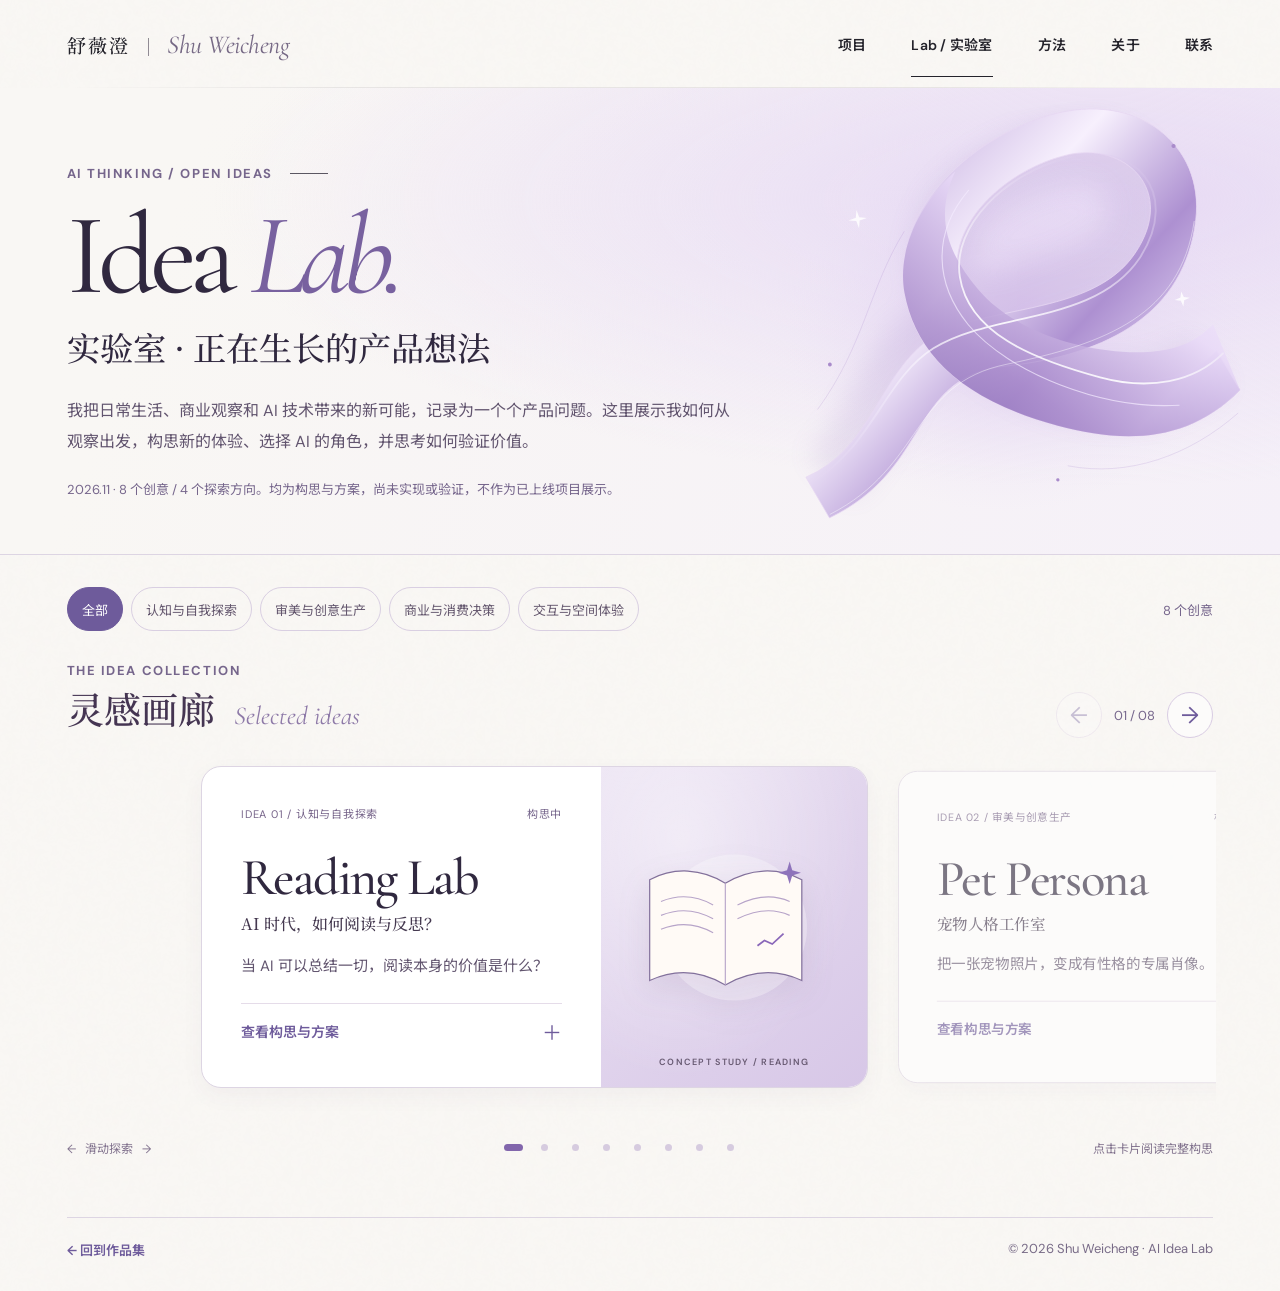
==== commit e7fae01e: "Redesign Lab hero and introduce horizontal snap-card gallery" ====
--- a/lab.html
+++ b/lab.html
@@ -11,22 +11,60 @@
 .lab-main{padding-top:44px;padding-bottom:76px}.lab-tools{display:flex;justify-content:space-between;align-items:center;gap:16px;flex-wrap:wrap;margin:0 0 24px}.filters{display:flex;gap:8px;flex-wrap:wrap}.filters button{font-size:13px;min-height:44px;color:#64576e;background:transparent;border:1px solid #d9cfe2;padding:8px 14px;border-radius:30px}.filters button[aria-pressed=true]{background:#6e5b9b;color:white;border-color:#6e5b9b}.lab-count{font-size:13px;color:#76668c}
 .idea-grid{display:grid;grid-template-columns:repeat(2,minmax(0,1fr));gap:20px;align-items:start}.idea{border:1px solid var(--line);border-radius:18px;padding:clamp(20px,3vw,32px);background:linear-gradient(155deg,#fff 68%,#f5f0fa);overflow:hidden;scroll-margin-top:22px}.idea[hidden]{display:none}.idea-meta{display:flex;justify-content:space-between;gap:10px;align-items:baseline;font-size:11px;letter-spacing:.07em;color:#78668b;line-height:1.5}.idea-meta span:last-child{white-space:nowrap;color:#76668c}.idea h2{font:500 clamp(33px,4vw,49px)/1.12 var(--serif);letter-spacing:-.035em;color:#30283f;margin:20px 0 4px;overflow-wrap:anywhere}.idea-zh{font:500 16px/1.65 'Noto Serif SC',serif;color:#453950;margin:0}.idea-hook{font-size:15px;line-height:1.9;color:#62556f;margin:14px 0 23px}.idea details{border-top:1px solid #e5dce9}.idea summary{cursor:pointer;min-height:44px;padding:12px 0 2px;display:flex;justify-content:space-between;align-items:center;gap:10px;list-style:none;color:#6e5b9b;font-size:14px;font-weight:600}.idea summary::-webkit-details-marker{display:none}.idea summary span{font-size:20px;font-weight:400;transition:transform .2s}.idea details[open] summary span{transform:rotate(45deg)}.idea-body{padding:6px 0 0}.idea-body h3{font-size:13px;color:#453950;margin:18px 0 6px;font-weight:600}.idea-body p{font-size:14px;line-height:1.85;color:#62556f;margin:0}.idea-flow{padding:12px;border-radius:8px;background:#f1eaf7}.lab-foot{border-top:1px solid var(--line);padding:22px 0 32px;display:flex;justify-content:space-between;gap:15px;flex-wrap:wrap;font-size:13px;color:#786b87}.lab-foot a{color:#6e5b9b;font-weight:600}
 @media(max-width:760px){.lab-hero{padding:54px 0 39px}.orbit-art{width:65%;top:0;right:-12%;opacity:.35}.lab-hero .intro{font-size:15px}.idea-grid{grid-template-columns:1fr;gap:14px}.lab-main{padding-top:27px;padding-bottom:42px}.idea{padding:22px}.lab-tools{gap:10px}.filters{gap:6px}.filters button{padding:7px 10px}.lab-hero h1{font-size:clamp(68px,15vw,100px)}}
+
+/* Editorial hero and horizontal idea gallery. */
+.lab-hero{padding:clamp(46px,6vw,82px) 0 53px;background:radial-gradient(ellipse at 86% 24%,#e7daf4 0,transparent 57%),linear-gradient(110deg,#f9f7f4 15%,#f5f0f8)}
+.lab-hero h1{font-size:clamp(68px,9vw,136px);position:relative;z-index:1}.lab-hero h1 small{font-size:clamp(23px,2.6vw,36px);margin-top:18px}.lab-hero .intro{position:relative;z-index:1;max-width:58%;font-size:16px}.lab-hero .note{position:relative;z-index:1;max-width:60%}.ribbon-art{position:absolute;z-index:-1;right:2%;top:50%;transform:translateY(-50%) rotate(-8deg);width:min(43%,520px);height:auto;pointer-events:none}
+.lab-main{padding-top:32px;padding-bottom:55px}.lab-tools{margin-bottom:31px}.gallery-heading{display:flex;align-items:flex-end;justify-content:space-between;gap:16px;margin-bottom:20px}.gallery-heading h2{font:500 clamp(25px,3vw,37px)/1.4 var(--serif);margin:6px 0 0;color:#453552}.gallery-heading h2 em{font-size:.7em;font-weight:400;color:#8e7aa8;margin-left:10px;white-space:nowrap}.gallery-controls{display:flex;align-items:center;gap:12px;flex:none}.gallery-controls button{width:46px;height:46px;display:grid;place-items:center;border:1px solid #d9cce3;border-radius:50%;background:#fff9;color:#6e5b9b;font:400 23px/1 var(--sans);transition:background .2s,color .2s}.gallery-controls button:hover:not(:disabled){background:#6e5b9b;color:#fff}.gallery-controls button:disabled{opacity:.35;cursor:default}.gallery-controls span{font-size:13px;white-space:nowrap;font-variant-numeric:tabular-nums;color:#76668c}
+.idea-grid{--card-w: min(76%, 900px);display:flex;align-items:flex-start;gap:20px;overflow-x:auto;overflow-y:hidden;overscroll-behavior-inline:contain;scroll-snap-type:x mandatory;scrollbar-width:none;padding:8px calc((100% - var(--card-w))/2) 20px;scroll-padding-inline:calc((100% - var(--card-w))/2);margin-inline:-3px;touch-action:pan-x pan-y}.idea-grid::-webkit-scrollbar{display:none}.idea-grid .idea{flex:0 0 var(--card-w);min-width:0;scroll-snap-align:center;padding:0;background:#fff;border-radius:20px;box-shadow:0 8px 22px #5040670c;transition:opacity .3s,transform .3s;opacity:.62;transform:scale(.97);overflow:hidden}.idea-grid .idea[hidden]{display:none}.idea-grid .idea.is-current,.idea-grid:not(.enhanced) .idea{opacity:1;transform:scale(1)}.idea-grid .idea:hover{opacity:1}.idea-front{display:grid;grid-template-columns:1.2fr .8fr;min-height:320px;cursor:pointer}.idea-copy{padding:clamp(24px,3.1vw,39px);display:flex;flex-direction:column;min-width:0}.idea-meta{font-size:11px}.idea h2{margin-top:26px;font-size:clamp(34px,4.1vw,52px)}.idea-hook{margin:14px 0 20px}.idea-copy details{margin-top:auto}.idea-copy summary{padding-top:12px;min-height:44px}.idea-art{background:radial-gradient(ellipse at 30% 22%,#fff7,transparent 68%),linear-gradient(140deg,var(--art-a),var(--art-b));display:flex;flex-direction:column;align-items:center;justify-content:center;position:relative;min-width:0;overflow:hidden;padding:20px}.idea-art svg{width:100%;max-width:290px;height:auto;filter:drop-shadow(0 12px 15px #69507720);transition:transform .35s}.idea.is-current:hover .idea-art svg{transform:translateY(-4px) rotate(-1deg)}.idea-art span{position:absolute;bottom:19px;left:0;right:0;text-align:center;font-size:9px;font-weight:600;letter-spacing:.14em;color:#675971}.gallery-bottom{display:flex;align-items:center;justify-content:space-between;gap:12px;color:#82738e;font-size:12px}.gallery-dots{display:flex;align-items:center;justify-content:center;gap:3px;flex-wrap:wrap}.gallery-dots button{border:0;background:transparent;width:28px;height:28px;padding:0;display:grid;place-items:center}.gallery-dots button::before{content:"";width:7px;height:7px;border-radius:8px;background:#d6cbdf;transition:width .2s,background .2s}.gallery-dots button[aria-current=true]::before{width:19px;background:#8266ac}
+.idea-dialog{padding:0;border:1px solid #ded4e6;border-radius:22px;width:min(700px,calc(100% - 28px));max-height:calc(100dvh - 44px);background:#fcfafb;color:#30283f;box-shadow:0 20px 90px #38284535;overflow:auto}.idea-dialog::backdrop{background:#33283f73;backdrop-filter:blur(5px)}.idea-dialog-inner{padding:clamp(23px,5vw,44px)}.idea-dialog .detail-top{display:flex;justify-content:space-between;align-items:center;gap:15px}.idea-dialog h2{font:500 clamp(36px,6vw,56px)/1.2 var(--serif);margin:15px 0 8px;color:#30283f}.idea-dialog .idea-body h3{font-size:15px;margin-top:24px}.idea-dialog .idea-body p{font-size:15px}.dialog-close{border:1px solid #d9cce3;border-radius:50%;background:#fff;color:#6e5b9b;width:44px;height:44px;font-size:25px;flex:none}.idea-dialog .idea-zh{margin-bottom:12px}
+@media(max-width:960px){.idea-grid{--card-w:86%}.idea-front{grid-template-columns:1.15fr .85fr}.idea-copy{padding:25px}.idea h2{font-size:40px}.ribbon-art{right:-3%;width:45%}.lab-hero .intro{max-width:62%}}
+@media(max-width:760px){.lab-hero{padding:44px 0 34px}.lab-hero h1{font-size:clamp(70px,14vw,100px)}.lab-hero h1 small{font-size:clamp(22px,5vw,29px);max-width:100%}.lab-hero .intro,.lab-hero .note{max-width:100%}.lab-hero .intro{font-size:15px}.ribbon-art{width:61%;opacity:.22;top:17%;right:-12%;transform:rotate(-8deg)}.lab-main{padding-top:26px}.gallery-heading h2 em{display:block;margin:0}.gallery-controls{gap:7px}.gallery-controls button{width:42px;height:42px}.gallery-controls span{font-size:12px}.idea-grid{--card-w:88%;gap:12px;margin-inline:-12px}.idea-front{display:flex;flex-direction:column-reverse;min-height:0}.idea-art{height:156px;padding:5px 12px 18px}.idea-art svg{width:166px}.idea-art span{bottom:8px;font-size:8px}.idea-copy{padding:19px 20px 22px;min-height:248px}.idea h2{font-size:37px;margin-top:15px}.idea-hook{font-size:14px;margin:12px 0 15px}.idea-meta{font-size:10px}.gallery-bottom{justify-content:center;flex-wrap:wrap}.gallery-bottom>span{display:none}.gallery-dots button{width:28px;height:28px}.lab-tools{margin-bottom:24px}.lab-count{font-size:12px}}
+@media(prefers-reduced-motion:reduce){.idea-grid{scroll-behavior:auto}.idea-grid .idea,.idea-art svg,.gallery-dots button::before{transition:none}}
 </style></head>
 <body><a class="skip-link" href="#ideas">跳到创意列表</a>
 <div class="site"><header class="container topbar"><a class="brand" href="index.html" aria-label="回到作品集首页"><span class="brand-cn">舒薇澄</span><span class="brand-divider" aria-hidden="true"></span><span class="brand-en">Shu Weicheng</span></a><button class="menu-toggle" id="menuToggle" aria-label="打开导航菜单" aria-expanded="false" aria-controls="nav"><svg viewBox="0 0 20 20" fill="none" stroke="currentColor" stroke-width="1.4"><path d="M2 6h16M2 14h16"/></svg></button><nav class="nav" id="nav" aria-label="主要导航"><a href="index.html#work">项目</a><a href="lab.html" class="active" aria-current="page">Lab / 实验室</a><a href="index.html#approach">方法</a><a href="index.html#about">关于</a><a href="index.html#contact">联系</a></nav></header>
-<main><section class="lab-hero" aria-labelledby="lab-title"><div class="container"><svg class="orbit-art" viewBox="0 0 420 340" aria-hidden="true"><g fill="none" stroke="#9c85c7" stroke-width="1"><ellipse cx="220" cy="165" rx="170" ry="85" transform="rotate(-36 220 165)"/><ellipse cx="220" cy="165" rx="170" ry="85" transform="rotate(36 220 165)"/><ellipse cx="220" cy="165" rx="87" ry="150"/></g><g fill="#9c85c7"><circle cx="220" cy="165" r="5"/><circle cx="89" cy="247" r="4"/><circle cx="349" cy="250" r="3"/><circle cx="220" cy="15" r="4"/></g></svg><div class="eyebrow">AI THINKING / OPEN IDEAS <span class="rule"></span></div><h1 id="lab-title">Idea <em>Lab.</em><small>实验室 · 正在生长的产品想法</small></h1><p class="intro">我把日常生活、商业观察和 AI 技术带来的新可能，记录为一个个产品问题。这里展示我如何从观察出发，构思新的体验、选择 AI 的角色，并思考如何验证价值。</p><p class="note">2026.11 · 8 个创意 / 4 个探索方向。均为构思与方案，尚未实现或验证，不作为已上线项目展示。</p></div></section>
-<section class="container lab-main" id="ideas" aria-label="实验室创意"><div class="lab-tools"><div class="filters" role="group" aria-label="按方向筛选"><button type="button" data-filter="all" aria-pressed="true">全部</button><button type="button" data-filter="cognition" aria-pressed="false">认知与自我探索</button><button type="button" data-filter="creative" aria-pressed="false">审美与创意生产</button><button type="button" data-filter="commerce" aria-pressed="false">商业与消费决策</button><button type="button" data-filter="interaction" aria-pressed="false">交互与空间体验</button></div><span class="lab-count" id="count" aria-live="polite">8 个创意</span></div><div class="idea-grid"><article class="idea" id="reading" data-category="cognition"><div class="idea-meta"><span>IDEA 01 / 认知与自我探索</span><span>构思中</span></div><h2>Reading Lab</h2><p class="idea-zh">AI 时代，如何阅读与反思？</p><p class="idea-hook">当 AI 可以总结一切，阅读本身的价值是什么？</p><details><summary>查看构思与方案 <span aria-hidden="true">＋</span></summary><div class="idea-body"><h3>观察到的问题</h3><p>阅读时容易把理解外包给 AI，获得流畅的总结，却没有形成自己的判断。</p><h3>产品构想</h3><p>让读者先记录自己的理解，再由 AI 提出反例、追问和关联线索；读后回顾观点变化，而不是直接替代思考。</p><h3>核心体验</h3><p class="idea-flow">读前问题 → 自主阅读与批注 → AI 苏格拉底式追问 → 观点修订 → 延迟回顾</p><h3>如何验证</h3><p>对比普通 AI 摘要与反思式辅助，观察理解准确性、迁移表现及信心校准。</p></div></details></article>
-<article class="idea" id="pet" data-category="creative"><div class="idea-meta"><span>IDEA 02 / 审美与创意生产</span><span>构思中</span></div><h2>Pet Persona</h2><p class="idea-zh">宠物人格工作室</p><p class="idea-hook">把一张宠物照片，变成有性格的专属肖像。</p><details><summary>查看构思与方案 <span aria-hidden="true">＋</span></summary><div class="idea-body"><h3>观察到的问题</h3><p>定制宠物手绘有情绪价值，但创作周期、价格和风格沟通存在门槛。</p><h3>产品构想</h3><p>以小程序为入口，提供风格模板、宠物特征保留、预览与局部调整；探索数字头像与实体印品。</p><h3>核心体验</h3><p class="idea-flow">上传照片 → 选择风格 → AI 生成 → 微调与确认 → 保存或下单</p><h3>如何验证</h3><p>评估宠物辨识度、风格一致性、付费意愿与单次生成成本。</p></div></details></article>
-<article class="idea" id="geo" data-category="commerce"><div class="idea-meta"><span>IDEA 03 / 商业与消费决策</span><span>构思中</span></div><h2>SellerLab GEO</h2><p class="idea-zh">生成式搜索可见度运营</p><p class="idea-hook">当消费者向 AI 提问，品牌如何被准确理解和推荐？</p><details><summary>查看构思与方案 <span aria-hidden="true">＋</span></summary><div class="idea-body"><h3>观察到的问题</h3><p>传统搜索曝光指标不能直接解释生成式答案中的品牌可见度和引用情况。</p><h3>产品构想</h3><p>围绕真实消费问题建立监测题库，记录多个 AI 搜索渠道的品牌提及、引用和事实准确性，给出内容改进建议。</p><h3>核心体验</h3><p class="idea-flow">构建问题集 → 定期采样 → 提及与引用分析 → 内容优化建议 → 复测</p><h3>如何验证</h3><p>固定模型、问题和采样条件，跟踪提及率、引用率、事实准确率；不保证排名或推荐。</p></div></details></article>
-<article class="idea" id="trend" data-category="creative"><div class="idea-meta"><span>IDEA 04 / 审美与创意生产</span><span>构思中</span></div><h2>Trend Studio</h2><p class="idea-zh">热点风格影像生成</p><p class="idea-hook">把社交热点中的视觉语言，变成人人可参与的创作。</p><details><summary>查看构思与方案 <span aria-hidden="true">＋</span></summary><div class="idea-body"><h3>观察到的问题</h3><p>用户想快速尝试流行游戏或摄影风格，但往往不会写提示词或进行后期处理。</p><h3>产品构想</h3><p>将风格拆解为色彩、镜头、光影和构图，提供一键模板与人像特征保留；以原创模板为主，尊重知识产权。</p><h3>核心体验</h3><p class="idea-flow">选择主题 → 上传参考照片 → 生成变体 → 比较与调整 → 分享</p><h3>如何验证</h3><p>观察生成成功率、人物一致性、保存分享率、热点生命周期及版权边界。</p></div></details></article>
-<article class="idea" id="tea" data-category="commerce"><div class="idea-meta"><span>IDEA 05 / 商业与消费决策</span><span>构思中</span></div><h2>TeaDeal</h2><p class="idea-zh">奶茶优惠决策助手</p><p class="idea-hook">想喝一杯奶茶时，不必先在多个平台计算优惠。</p><details><summary>查看构思与方案 <span aria-hidden="true">＋</span></summary><div class="idea-body"><h3>观察到的问题</h3><p>门店、外卖、团购与会员券的优惠规则分散，用户难以判断最终实付价。</p><h3>产品构想</h3><p>根据饮品、门店、配送偏好和可用券，计算候选组合的实际费用并解释限制；不自动下单。</p><h3>核心体验</h3><p class="idea-flow">输入想喝的饮品 → 获取授权优惠信息 → 规则计算 → 对比实付价 → 跳转购买</p><h3>如何验证</h3><p>核查价格准确率、优惠有效性、节省金额、决策耗时及平台数据可用性。</p></div></details></article>
-<article class="idea" id="interaction" data-category="interaction"><div class="idea-meta"><span>IDEA 06 / 交互与空间体验</span><span>构思中</span></div><h2>Interaction Lab</h2><p class="idea-zh">空间化交互实验</p><p class="idea-hook">换一个视角，能否让复杂的空间选择变得直观？</p><details><summary>查看构思与方案 <span aria-hidden="true">＋</span></summary><div class="idea-body"><h3>观察到的问题</h3><p>平面地图的点位和影院座位图往往难以表达距离、遮挡、视角等实际体验。</p><h3>产品构想</h3><p>探索地图空间层级、影院座位视野预览和可切换视角，用真实几何信息辅助用户理解；AI 可参与语义理解和场景说明。</p><h3>核心体验</h3><p class="idea-flow">选择位置或座位 → 查看空间关系 → 切换视角 → 对比体验 → 做出选择</p><h3>如何验证</h3><p>对比平面与空间预览的选位正确性、完成耗时、认知负荷和移动端性能。</p></div></details></article>
-<article class="idea" id="archive" data-category="cognition"><div class="idea-meta"><span>IDEA 07 / 认知与自我探索</span><span>构思中</span></div><h2>Life Archive</h2><p class="idea-zh">个人阅读与观影档案</p><p class="idea-hook">从读过的书、看过的电影里，发现自己长期关注什么。</p><details><summary>查看构思与方案 <span aria-hidden="true">＋</span></summary><div class="idea-body"><h3>观察到的问题</h3><p>阅读和观影记录散落在不同平台，年度统计常停留在数量，难以呈现兴趣演变。</p><h3>产品构想</h3><p>在用户授权下导入或手动整理记录，以主题聚类、时间线、作品关联与可解释的 AI 回顾呈现兴趣变化；不把推断当人格诊断。</p><h3>核心体验</h3><p class="idea-flow">导入记录 → 整理与去重 → 主题关联 → 生成时间线 → 用户修订回顾</p><h3>如何验证</h3><p>评估主题归类准确性、回顾的共鸣与有用性、用户修订率及隐私控制。</p></div></details></article>
-<article class="idea" id="scene" data-category="creative"><div class="idea-meta"><span>IDEA 08 / 审美与创意生产</span><span>构思中</span></div><h2>Scene Atlas</h2><p class="idea-zh">影视创作参考引擎</p><p class="idea-hook">用一个场景、一段剧情或一种情绪，找到有启发的电影参考。</p><details><summary>查看构思与方案 <span aria-hidden="true">＋</span></summary><div class="idea-body"><h3>观察到的问题</h3><p>编剧和导演常凭记忆查找类似情节、镜头与场景，关键词检索难以覆盖抽象创作意图。</p><h3>产品构想</h3><p>设计叙事、构图、情绪、技法四种检索模式，利用合法授权的影视元数据、文本和视觉索引，返回有来源的相似参考。</p><h3>核心体验</h3><p class="idea-flow">输入创作意图 → 选择检索维度 → 多模态召回与排序 → 对比参考 → 保存灵感</p><h3>如何验证</h3><p>与关键词搜索对比相关性、参考多样性、检索耗时和创作者主观有用性。</p></div></details></article></div></section></main>
+<main><section class="lab-hero" aria-labelledby="lab-title"><div class="container"><svg class="ribbon-art" viewBox="0 0 620 520" aria-hidden="true" focusable="false"><defs>
+<linearGradient id="silk" x1="0" y1="0" x2="1" y2="1"><stop stop-color="#fdf9ff"/><stop offset=".19" stop-color="#cdb9e4"/><stop offset=".4" stop-color="#f7f0fd"/><stop offset=".62" stop-color="#ad90d1"/><stop offset=".82" stop-color="#e4d7f4"/><stop offset="1" stop-color="#8061b4"/></linearGradient>
+<linearGradient id="fold" x1="0" y1="1" x2="1" y2="0"><stop stop-color="#7c60ad"/><stop offset=".28" stop-color="#a88acb"/><stop offset=".6" stop-color="#e9daf8"/><stop offset="1" stop-color="#fefbff"/></linearGradient>
+<linearGradient id="edge" x1="0" x2="1" y1="1" y2="0"><stop stop-color="#eee4fb" stop-opacity="0"/><stop offset=".48" stop-color="#fff" stop-opacity=".9"/><stop offset="1" stop-color="#d2bce8" stop-opacity=".1"/></linearGradient>
+<radialGradient id="halo"><stop stop-color="#d5bdec" stop-opacity=".64"/><stop offset="1" stop-color="#e9def6" stop-opacity="0"/></radialGradient><filter id="shadow" x="-30%" y="-40%" width="170%" height="190%"><feGaussianBlur stdDeviation="16"/></filter>
+</defs><ellipse cx="339" cy="251" rx="276" ry="225" fill="url(#halo)"/>
+<path d="M94 403C163 349 174 282 246 246C329 204 495 238 503 132C512 34 367 48 300 99C230 152 267 236 315 286C367 340 479 381 558 329" fill="none" stroke="#8d6aba" stroke-width="74" opacity=".14" filter="url(#shadow)"/>
+<path d="M64 399C145 377 167 292 230 258C297 222 428 259 490 189C550 122 497 55 425 62C352 69 275 122 277 187C279 256 351 298 425 327C478 348 527 349 570 318L591 368C520 423 443 411 370 380C256 332 214 267 211 198C205 105 311 26 412 12C520 -3 590 73 567 160C539 267 443 305 319 301C201 297 215 410 85 451Z" fill="url(#silk)" stroke="#e7d8f3" stroke-width=".9"/>
+<path d="M211 198C209 149 240 98 291 63C256 117 272 163 298 205C337 268 427 303 489 308C526 311 552 301 570 286L591 368C520 423 443 411 370 380C256 332 214 267 211 198Z" fill="url(#fold)" opacity=".82"/>
+<path d="M68 407C148 374 173 296 236 268C312 234 431 267 495 195C555 125 508 55 426 65C350 74 278 126 279 188C280 255 350 297 428 330C484 354 538 351 577 322" fill="none" stroke="url(#edge)" stroke-width="2.2" stroke-linecap="round"/>
+<path d="M86 447C205 406 204 306 320 299C441 291 533 270 565 161" stroke="#fff" stroke-opacity=".43" fill="none" stroke-width="1.1"/>
+<path d="M304 87C252 133 249 193 281 246C321 310 426 369 517 376" stroke="#f6edff" stroke-opacity=".7" stroke-width="1.3" fill="none"/>
+<path d="M89 321C155 253 170 186 221 125M375 429C445 453 521 437 585 395" stroke="#a789cb" stroke-opacity=".35" fill="none" stroke-width=".7"/>
+<g fill="#a98bcb"><circle cx="111" cy="270" r="2.3"/><circle cx="553" cy="69" r="2.5"/><circle cx="361" cy="444" r="2"/></g><g fill="#fff" opacity=".85"><path d="M168 92l2 9 9 2-9 2-2 9-2-9-9-2 9-2z"/><path d="M538 242l2 7 7 2-7 2-2 7-2-7-7-2 7-2z"/></g></svg><div class="eyebrow">AI THINKING / OPEN IDEAS <span class="rule"></span></div><h1 id="lab-title">Idea <em>Lab.</em><small>实验室 · 正在生长的产品想法</small></h1><p class="intro">我把日常生活、商业观察和 AI 技术带来的新可能，记录为一个个产品问题。这里展示我如何从观察出发，构思新的体验、选择 AI 的角色，并思考如何验证价值。</p><p class="note">2026.11 · 8 个创意 / 4 个探索方向。均为构思与方案，尚未实现或验证，不作为已上线项目展示。</p></div></section>
+<section class="container lab-main" id="ideas" aria-label="实验室创意"><div class="lab-tools"><div class="filters" role="group" aria-label="按方向筛选"><button type="button" data-filter="all" aria-pressed="true">全部</button><button type="button" data-filter="cognition" aria-pressed="false">认知与自我探索</button><button type="button" data-filter="creative" aria-pressed="false">审美与创意生产</button><button type="button" data-filter="commerce" aria-pressed="false">商业与消费决策</button><button type="button" data-filter="interaction" aria-pressed="false">交互与空间体验</button></div><span class="lab-count" id="count" aria-live="polite">8 个创意</span></div><div class="gallery-heading"><div><div class="eyebrow">THE IDEA COLLECTION</div><h2>灵感画廊 <em>Selected ideas</em></h2></div><div class="gallery-controls"><button type="button" id="prevIdea" aria-label="上一个创意">←</button><span id="galleryPosition" aria-live="polite">01 / 08</span><button type="button" id="nextIdea" aria-label="下一个创意">→</button></div></div><div class="idea-grid" id="ideaTrack" tabindex="0" aria-label="左右滑动浏览创意"><article class="idea" id="reading" data-category="cognition" aria-label="创意 reading"><div class="idea-front"><div class="idea-copy"><div class="idea-meta"><span>IDEA 01 / 认知与自我探索</span><span>构思中</span></div><h2>Reading Lab</h2><p class="idea-zh">AI 时代，如何阅读与反思？</p><p class="idea-hook">当 AI 可以总结一切，阅读本身的价值是什么？</p><details><summary>查看构思与方案 <span aria-hidden="true">＋</span></summary><div class="idea-body"><h3>观察到的问题</h3><p>阅读时容易把理解外包给 AI，获得流畅的总结，却没有形成自己的判断。</p><h3>产品构想</h3><p>让读者先记录自己的理解，再由 AI 提出反例、追问和关联线索；读后回顾观点变化，而不是直接替代思考。</p><h3>核心体验</h3><p class="idea-flow">读前问题 → 自主阅读与批注 → AI 苏格拉底式追问 → 观点修订 → 延迟回顾</p><h3>如何验证</h3><p>对比普通 AI 摘要与反思式辅助，观察理解准确性、迁移表现及信心校准。</p></div></details></div><div class="idea-art" aria-hidden="true" style="--art-a:#eae1f2;--art-b:#d7c7e7"><svg viewBox="0 0 260 205" focusable="false"><circle cx="130" cy="103" r="84" fill="#fff" opacity=".29"/><g transform="translate(28 26)"><path d="M92 26C65 9 33 7 5 22v116c30-14 58-12 87 5 30-17 58-19 88-5V22c-28-15-60-13-88 4Z" fill="#fffaf6" stroke="#82709b" stroke-width="1.4"/><path d="M92 26v117M18 47c22-9 42-6 60 4M18 63c22-9 42-6 60 4M18 79c22-9 42-6 60 4M106 51c20-10 40-13 60-4M106 67c20-10 40-13 60-4" fill="none" stroke="#b7a4c9" stroke-width="1.3"/><path d="M129 98l8-6 9 4 13-12" fill="none" stroke="#8a67b9" stroke-width="2"/><path d="M166 1l3 10 10 3-10 3-3 10-3-10-10-3 10-3Z" fill="#8e73bb"/></g></svg><span>CONCEPT STUDY / READING</span></div></div></article>
+<article class="idea" id="pet" data-category="creative" aria-label="创意 pet"><div class="idea-front"><div class="idea-copy"><div class="idea-meta"><span>IDEA 02 / 审美与创意生产</span><span>构思中</span></div><h2>Pet Persona</h2><p class="idea-zh">宠物人格工作室</p><p class="idea-hook">把一张宠物照片，变成有性格的专属肖像。</p><details><summary>查看构思与方案 <span aria-hidden="true">＋</span></summary><div class="idea-body"><h3>观察到的问题</h3><p>定制宠物手绘有情绪价值，但创作周期、价格和风格沟通存在门槛。</p><h3>产品构想</h3><p>以小程序为入口，提供风格模板、宠物特征保留、预览与局部调整；探索数字头像与实体印品。</p><h3>核心体验</h3><p class="idea-flow">上传照片 → 选择风格 → AI 生成 → 微调与确认 → 保存或下单</p><h3>如何验证</h3><p>评估宠物辨识度、风格一致性、付费意愿与单次生成成本。</p></div></details></div><div class="idea-art" aria-hidden="true" style="--art-a:#f5e4dd;--art-b:#e7c5ca"><svg viewBox="0 0 260 205" focusable="false"><circle cx="130" cy="103" r="84" fill="#fff" opacity=".29"/><g transform="translate(34 18)"><rect x="10" y="10" width="174" height="150" rx="76" fill="#f9e8df" stroke="#d4a9ab"/><path d="M48 73Q30 27 58 37L84 59Q98 55 110 59L136 35Q163 24 148 73Q169 99 145 126Q124 147 97 147Q66 147 45 125Q23 100 48 73Z" fill="#fff8ec" stroke="#ac777e" stroke-width="1.6"/><path d="M51 65L55 46 71 62M124 62l16-18 4 21" fill="#dfabac" stroke="#ac777e"/><ellipse cx="76" cy="96" rx="4" ry="6" fill="#654754"/><ellipse cx="118" cy="96" rx="4" ry="6" fill="#654754"/><path d="M90 109Q97 105 104 109L97 115Z" fill="#ac777e"/><path d="M97 115q-6 10-13 2m13-2q6 10 13 2" fill="none" stroke="#ac777e" stroke-width="1.4"/><path d="M161 14l3 10 10 3-10 3-3 10-3-10-10-3 10-3Z" fill="#c9818e"/></g></svg><span>CONCEPT STUDY / PET</span></div></div></article>
+<article class="idea" id="geo" data-category="commerce" aria-label="创意 geo"><div class="idea-front"><div class="idea-copy"><div class="idea-meta"><span>IDEA 03 / 商业与消费决策</span><span>构思中</span></div><h2>SellerLab GEO</h2><p class="idea-zh">生成式搜索可见度运营</p><p class="idea-hook">当消费者向 AI 提问，品牌如何被准确理解和推荐？</p><details><summary>查看构思与方案 <span aria-hidden="true">＋</span></summary><div class="idea-body"><h3>观察到的问题</h3><p>传统搜索曝光指标不能直接解释生成式答案中的品牌可见度和引用情况。</p><h3>产品构想</h3><p>围绕真实消费问题建立监测题库，记录多个 AI 搜索渠道的品牌提及、引用和事实准确性，给出内容改进建议。</p><h3>核心体验</h3><p class="idea-flow">构建问题集 → 定期采样 → 提及与引用分析 → 内容优化建议 → 复测</p><h3>如何验证</h3><p>固定模型、问题和采样条件，跟踪提及率、引用率、事实准确率；不保证排名或推荐。</p></div></details></div><div class="idea-art" aria-hidden="true" style="--art-a:#e4eee6;--art-b:#c8ddcd"><svg viewBox="0 0 260 205" focusable="false"><circle cx="130" cy="103" r="84" fill="#fff" opacity=".29"/><g transform="translate(26 24)"><rect x="9" y="15" width="192" height="125" rx="13" fill="#f9fcf7" stroke="#86a28e"/><rect x="24" y="29" width="161" height="22" rx="11" fill="#e0eee3"/><circle cx="38" cy="40" r="5" fill="none" stroke="#5d8b71"/><path d="M42 44l4 4M29 68h89M29 81h133M29 94h105" stroke="#8eab96" stroke-width="2" stroke-linecap="round"/><path d="M118 120l17-13 13 4 21-25 18 4" fill="none" stroke="#4e8061" stroke-width="2.7"/><circle cx="187" cy="90" r="3.5" fill="#4e8061"/><rect x="24" y="113" width="58" height="15" rx="7" fill="#c4e0cb"/></g></svg><span>CONCEPT STUDY / GEO</span></div></div></article>
+<article class="idea" id="trend" data-category="creative" aria-label="创意 trend"><div class="idea-front"><div class="idea-copy"><div class="idea-meta"><span>IDEA 04 / 审美与创意生产</span><span>构思中</span></div><h2>Trend Studio</h2><p class="idea-zh">热点风格影像生成</p><p class="idea-hook">把社交热点中的视觉语言，变成人人可参与的创作。</p><details><summary>查看构思与方案 <span aria-hidden="true">＋</span></summary><div class="idea-body"><h3>观察到的问题</h3><p>用户想快速尝试流行游戏或摄影风格，但往往不会写提示词或进行后期处理。</p><h3>产品构想</h3><p>将风格拆解为色彩、镜头、光影和构图，提供一键模板与人像特征保留；以原创模板为主，尊重知识产权。</p><h3>核心体验</h3><p class="idea-flow">选择主题 → 上传参考照片 → 生成变体 → 比较与调整 → 分享</p><h3>如何验证</h3><p>观察生成成功率、人物一致性、保存分享率、热点生命周期及版权边界。</p></div></details></div><div class="idea-art" aria-hidden="true" style="--art-a:#eee0f1;--art-b:#dfc4e9"><svg viewBox="0 0 260 205" focusable="false"><circle cx="130" cy="103" r="84" fill="#fff" opacity=".29"/><g transform="translate(27 20)"><rect x="12" y="17" width="108" height="134" rx="7" transform="rotate(-9 66 84)" fill="#d5c3ed" stroke="#a68bbf"/><rect x="79" y="17" width="114" height="138" rx="7" transform="rotate(8 136 86)" fill="#f8e1ec" stroke="#c193ac"/><path d="M88 108l27-37 19 19 25-40 24 62Z" fill="#bc95c8"/><circle cx="111" cy="49" r="13" fill="#f7c8ad"/><path d="M34 110l18-41 18 22 19-27 19 44Z" fill="#907db7"/><path d="M174 12l3 10 10 3-10 3-3 10-3-10-10-3 10-3Z" fill="#a275ba"/></g></svg><span>CONCEPT STUDY / TREND</span></div></div></article>
+<article class="idea" id="tea" data-category="commerce" aria-label="创意 tea"><div class="idea-front"><div class="idea-copy"><div class="idea-meta"><span>IDEA 05 / 商业与消费决策</span><span>构思中</span></div><h2>TeaDeal</h2><p class="idea-zh">奶茶优惠决策助手</p><p class="idea-hook">想喝一杯奶茶时，不必先在多个平台计算优惠。</p><details><summary>查看构思与方案 <span aria-hidden="true">＋</span></summary><div class="idea-body"><h3>观察到的问题</h3><p>门店、外卖、团购与会员券的优惠规则分散，用户难以判断最终实付价。</p><h3>产品构想</h3><p>根据饮品、门店、配送偏好和可用券，计算候选组合的实际费用并解释限制；不自动下单。</p><h3>核心体验</h3><p class="idea-flow">输入想喝的饮品 → 获取授权优惠信息 → 规则计算 → 对比实付价 → 跳转购买</p><h3>如何验证</h3><p>核查价格准确率、优惠有效性、节省金额、决策耗时及平台数据可用性。</p></div></details></div><div class="idea-art" aria-hidden="true" style="--art-a:#f6ead7;--art-b:#e4cba8"><svg viewBox="0 0 260 205" focusable="false"><circle cx="130" cy="103" r="84" fill="#fff" opacity=".29"/><g transform="translate(35 12)"><path d="M56 49h88l-12 116H68Z" fill="#faf1de" stroke="#b58c5e" stroke-width="1.4"/><path d="M58 86h84l-8 77H67Z" fill="#dcb280"/><rect x="50" y="42" width="101" height="13" rx="5" fill="#fff8ec" stroke="#b58c5e"/><path d="M104 42l15-30" stroke="#ab8457" stroke-width="6" stroke-linecap="round"/><g fill="#8e674d"><circle cx="80" cy="148" r="5"/><circle cx="96" cy="151" r="6"/><circle cx="116" cy="147" r="5"/><circle cx="108" cy="137" r="5"/></g><rect x="121" y="81" width="69" height="38" rx="8" transform="rotate(-8 155 100)" fill="#fffaf3" stroke="#b58c5e"/><text x="155" y="106" text-anchor="middle" font-family="Georgia" font-size="21" fill="#a57b4f">%</text></g></svg><span>CONCEPT STUDY / TEA</span></div></div></article>
+<article class="idea" id="interaction" data-category="interaction" aria-label="创意 interaction"><div class="idea-front"><div class="idea-copy"><div class="idea-meta"><span>IDEA 06 / 交互与空间体验</span><span>构思中</span></div><h2>Interaction Lab</h2><p class="idea-zh">空间化交互实验</p><p class="idea-hook">换一个视角，能否让复杂的空间选择变得直观？</p><details><summary>查看构思与方案 <span aria-hidden="true">＋</span></summary><div class="idea-body"><h3>观察到的问题</h3><p>平面地图的点位和影院座位图往往难以表达距离、遮挡、视角等实际体验。</p><h3>产品构想</h3><p>探索地图空间层级、影院座位视野预览和可切换视角，用真实几何信息辅助用户理解；AI 可参与语义理解和场景说明。</p><h3>核心体验</h3><p class="idea-flow">选择位置或座位 → 查看空间关系 → 切换视角 → 对比体验 → 做出选择</p><h3>如何验证</h3><p>对比平面与空间预览的选位正确性、完成耗时、认知负荷和移动端性能。</p></div></details></div><div class="idea-art" aria-hidden="true" style="--art-a:#e6eaf4;--art-b:#cbd7eb"><svg viewBox="0 0 260 205" focusable="false"><circle cx="130" cy="103" r="84" fill="#fff" opacity=".29"/><g transform="translate(26 22)"><path d="M10 101l95-49 95 49-95 49Z" fill="#dce3ee" stroke="#91a0bc"/><path d="M10 78l95-49 95 49-95 49Z" fill="#edf0f6" stroke="#91a0bc"/><path d="M10 54l95-49 95 49-95 49Z" fill="#f9fbff" stroke="#91a0bc"/><path d="M39 59l40-20 28 15 35-19M53 77l29-16 35 18 40-20" fill="none" stroke="#b0bad1" stroke-width="1.4"/><path d="M105 59C87 41 86 29 105 23C124 29 123 41 105 59Z" fill="#8a9cbf"/><circle cx="105" cy="36" r="5" fill="#fff"/></g></svg><span>CONCEPT STUDY / INTERACTION</span></div></div></article>
+<article class="idea" id="archive" data-category="cognition" aria-label="创意 archive"><div class="idea-front"><div class="idea-copy"><div class="idea-meta"><span>IDEA 07 / 认知与自我探索</span><span>构思中</span></div><h2>Life Archive</h2><p class="idea-zh">个人阅读与观影档案</p><p class="idea-hook">从读过的书、看过的电影里，发现自己长期关注什么。</p><details><summary>查看构思与方案 <span aria-hidden="true">＋</span></summary><div class="idea-body"><h3>观察到的问题</h3><p>阅读和观影记录散落在不同平台，年度统计常停留在数量，难以呈现兴趣演变。</p><h3>产品构想</h3><p>在用户授权下导入或手动整理记录，以主题聚类、时间线、作品关联与可解释的 AI 回顾呈现兴趣变化；不把推断当人格诊断。</p><h3>核心体验</h3><p class="idea-flow">导入记录 → 整理与去重 → 主题关联 → 生成时间线 → 用户修订回顾</p><h3>如何验证</h3><p>评估主题归类准确性、回顾的共鸣与有用性、用户修订率及隐私控制。</p></div></details></div><div class="idea-art" aria-hidden="true" style="--art-a:#e9e5ed;--art-b:#d8d0e3"><svg viewBox="0 0 260 205" focusable="false"><circle cx="130" cy="103" r="84" fill="#fff" opacity=".29"/><g transform="translate(29 24)"><rect x="9" y="21" width="54" height="127" rx="4" fill="#d7c4e7" stroke="#ad94c0"/><rect x="67" y="8" width="50" height="140" rx="4" fill="#f0e4f4" stroke="#ad94c0"/><rect x="123" y="24" width="65" height="124" rx="4" fill="#c6d6ca" stroke="#8ca694"/><path d="M19 42h34M19 49h34M77 28h30M77 35h30M133 47h45M133 54h45" stroke="#fff" stroke-width="1.6"/><path d="M22 115h29M77 115h30M134 115h42" stroke="#88789b" opacity=".55"/><path d="M92 8v43l8-6 8 6V8" fill="#a98acb"/></g></svg><span>CONCEPT STUDY / ARCHIVE</span></div></div></article>
+<article class="idea" id="scene" data-category="creative" aria-label="创意 scene"><div class="idea-front"><div class="idea-copy"><div class="idea-meta"><span>IDEA 08 / 审美与创意生产</span><span>构思中</span></div><h2>Scene Atlas</h2><p class="idea-zh">影视创作参考引擎</p><p class="idea-hook">用一个场景、一段剧情或一种情绪，找到有启发的电影参考。</p><details><summary>查看构思与方案 <span aria-hidden="true">＋</span></summary><div class="idea-body"><h3>观察到的问题</h3><p>编剧和导演常凭记忆查找类似情节、镜头与场景，关键词检索难以覆盖抽象创作意图。</p><h3>产品构想</h3><p>设计叙事、构图、情绪、技法四种检索模式，利用合法授权的影视元数据、文本和视觉索引，返回有来源的相似参考。</p><h3>核心体验</h3><p class="idea-flow">输入创作意图 → 选择检索维度 → 多模态召回与排序 → 对比参考 → 保存灵感</p><h3>如何验证</h3><p>与关键词搜索对比相关性、参考多样性、检索耗时和创作者主观有用性。</p></div></details></div><div class="idea-art" aria-hidden="true" style="--art-a:#e5daee;--art-b:#cbb6dc"><svg viewBox="0 0 260 205" focusable="false"><circle cx="130" cy="103" r="84" fill="#fff" opacity=".29"/><g transform="translate(27 24)"><rect x="10" y="22" width="196" height="122" rx="6" fill="#53445e" stroke="#786487"/><rect x="22" y="34" width="172" height="98" rx="2" fill="#c9b9dc"/><path d="M22 108l48-52 32 30 30-19 62 48v17H22Z" fill="#7b668d"/><circle cx="155" cy="58" r="16" fill="#f3d9c8"/><path d="M103 77l20 13-20 13Z" fill="#fef9ff"/><g fill="#e4d8ed"><rect x="19" y="25" width="10" height="5" rx="1"/><rect x="39" y="25" width="10" height="5" rx="1"/><rect x="59" y="25" width="10" height="5" rx="1"/><rect x="179" y="25" width="10" height="5" rx="1"/></g></g></svg><span>CONCEPT STUDY / SCENE</span></div></div></article></div><div class="gallery-bottom"><span>← &nbsp; 滑动探索 &nbsp; →</span><div class="gallery-dots" id="galleryDots" aria-label="选择创意"></div><span>点击卡片阅读完整构思</span></div></section></main>
 <footer class="container"><div class="lab-foot"><a href="index.html#work">← 回到作品集</a><span>© 2026 Shu Weicheng · AI Idea Lab</span></div></footer></div>
+<dialog class="idea-dialog" id="ideaDialog" aria-labelledby="ideaDialogTitle"><div class="idea-dialog-inner"><div class="detail-top"><div class="eyebrow" id="detailMeta">CONCEPT STUDY</div><button class="dialog-close" id="closeIdea" aria-label="关闭详情" type="button">×</button></div><h2 id="ideaDialogTitle"></h2><p class="idea-zh" id="detailZh"></p><div id="detailBody"></div></div></dialog>
 <script>
 const buttons=[...document.querySelectorAll('[data-filter]')], ideas=[...document.querySelectorAll('.idea')];
-buttons.forEach(b=>b.addEventListener('click',()=>{const f=b.dataset.filter;buttons.forEach(x=>x.setAttribute('aria-pressed',String(x===b)));let n=0;ideas.forEach(x=>{x.hidden=f!=='all'&&x.dataset.category!==f;if(!x.hidden)n++});document.getElementById('count').textContent=n+' 个创意'}));
+const track=document.getElementById('ideaTrack'), prev=document.getElementById('prevIdea'), next=document.getElementById('nextIdea'), dots=document.getElementById('galleryDots'), position=document.getElementById('galleryPosition'), detail=document.getElementById('ideaDialog');
+let visible=ideas.slice(),current=0,raf=0;
+const smooth=()=>matchMedia('(prefers-reduced-motion: reduce)').matches?'instant':'smooth';
+function mark(i){current=Math.max(0,Math.min(i,visible.length-1));ideas.forEach(x=>x.classList.toggle('is-current',x===visible[current]));prev.disabled=current===0;next.disabled=current===visible.length-1;position.textContent=String(current+1).padStart(2,'0')+' / '+String(visible.length).padStart(2,'0');[...dots.children].forEach((d,j)=>d.setAttribute('aria-current',String(j===current)));}
+function go(i,behavior=smooth()){mark(i);let card=visible[current];if(card){const delta=card.getBoundingClientRect().left+card.getBoundingClientRect().width/2-track.getBoundingClientRect().left-track.clientWidth/2;track.scrollTo({left:track.scrollLeft+delta,behavior});}}
+function rebuild(){dots.replaceChildren();visible.forEach((card,i)=>{let d=document.createElement('button');d.type='button';d.setAttribute('aria-label','查看 '+card.querySelector('h2').textContent);d.addEventListener('click',()=>go(i));dots.append(d)});mark(0);go(0,'instant');}
+function nearest(){const center=track.getBoundingClientRect().left+track.clientWidth/2;let best=0,min=Infinity;visible.forEach((c,i)=>{const r=c.getBoundingClientRect(),d=Math.abs(r.left+r.width/2-center);if(d<min){min=d;best=i}});mark(best)}
+track.classList.add('enhanced');rebuild();
+track.addEventListener('scroll',()=>{cancelAnimationFrame(raf);raf=requestAnimationFrame(nearest)},{passive:true});
+prev.addEventListener('click',()=>go(current-1));next.addEventListener('click',()=>go(current+1));
+track.addEventListener('keydown',e=>{if(e.key==='ArrowRight'||e.key==='ArrowLeft'){e.preventDefault();go(current+(e.key==='ArrowRight'?1:-1))}else if(e.key==='Home'||e.key==='End'){e.preventDefault();go(e.key==='Home'?0:visible.length-1)}});
+buttons.forEach(b=>b.addEventListener('click',()=>{const f=b.dataset.filter;buttons.forEach(x=>x.setAttribute('aria-pressed',String(x===b)));ideas.forEach(x=>x.hidden=f!=='all'&&x.dataset.category!==f);visible=ideas.filter(x=>!x.hidden);document.getElementById('count').textContent=visible.length+' 个创意';rebuild()}));
+function openIdea(card){document.getElementById('detailMeta').textContent=card.querySelector('.idea-meta span').textContent+' · 构思中';document.getElementById('ideaDialogTitle').textContent=card.querySelector('h2').textContent;document.getElementById('detailZh').textContent=card.querySelector('.idea-zh').textContent;document.getElementById('detailBody').replaceChildren(card.querySelector('.idea-body').cloneNode(true));detail.showModal();detail.scrollTop=0;document.getElementById('closeIdea').focus()}
+ideas.forEach(card=>{const summary=card.querySelector('summary');summary.addEventListener('click',e=>{if(typeof detail.showModal==='function'){e.preventDefault();openIdea(card)}});card.addEventListener('click',e=>{if(e.target.closest('details'))return;const i=visible.indexOf(card);if(i!==current)go(i);else if(typeof detail.showModal==='function')openIdea(card)})});
+document.getElementById('closeIdea').addEventListener('click',()=>detail.close());detail.addEventListener('click',e=>{if(e.target===detail)detail.close()});window.addEventListener('resize',()=>go(current,'instant'));
 const toggle=document.getElementById('menuToggle'),nav=document.getElementById('nav');toggle.addEventListener('click',()=>{const open=nav.classList.toggle('open');toggle.setAttribute('aria-expanded',String(open));toggle.setAttribute('aria-label',open?'关闭导航菜单':'打开导航菜单')});
-const target=document.getElementById(location.hash.slice(1));if(target&&target.matches('.idea'))target.querySelector('details').open=true;
+const target=document.getElementById(location.hash.slice(1));if(target&&target.matches('.idea')){go(visible.indexOf(target),'instant');if(typeof detail.showModal==='function')openIdea(target);else target.querySelector('details').open=true;}
 </script></body></html>
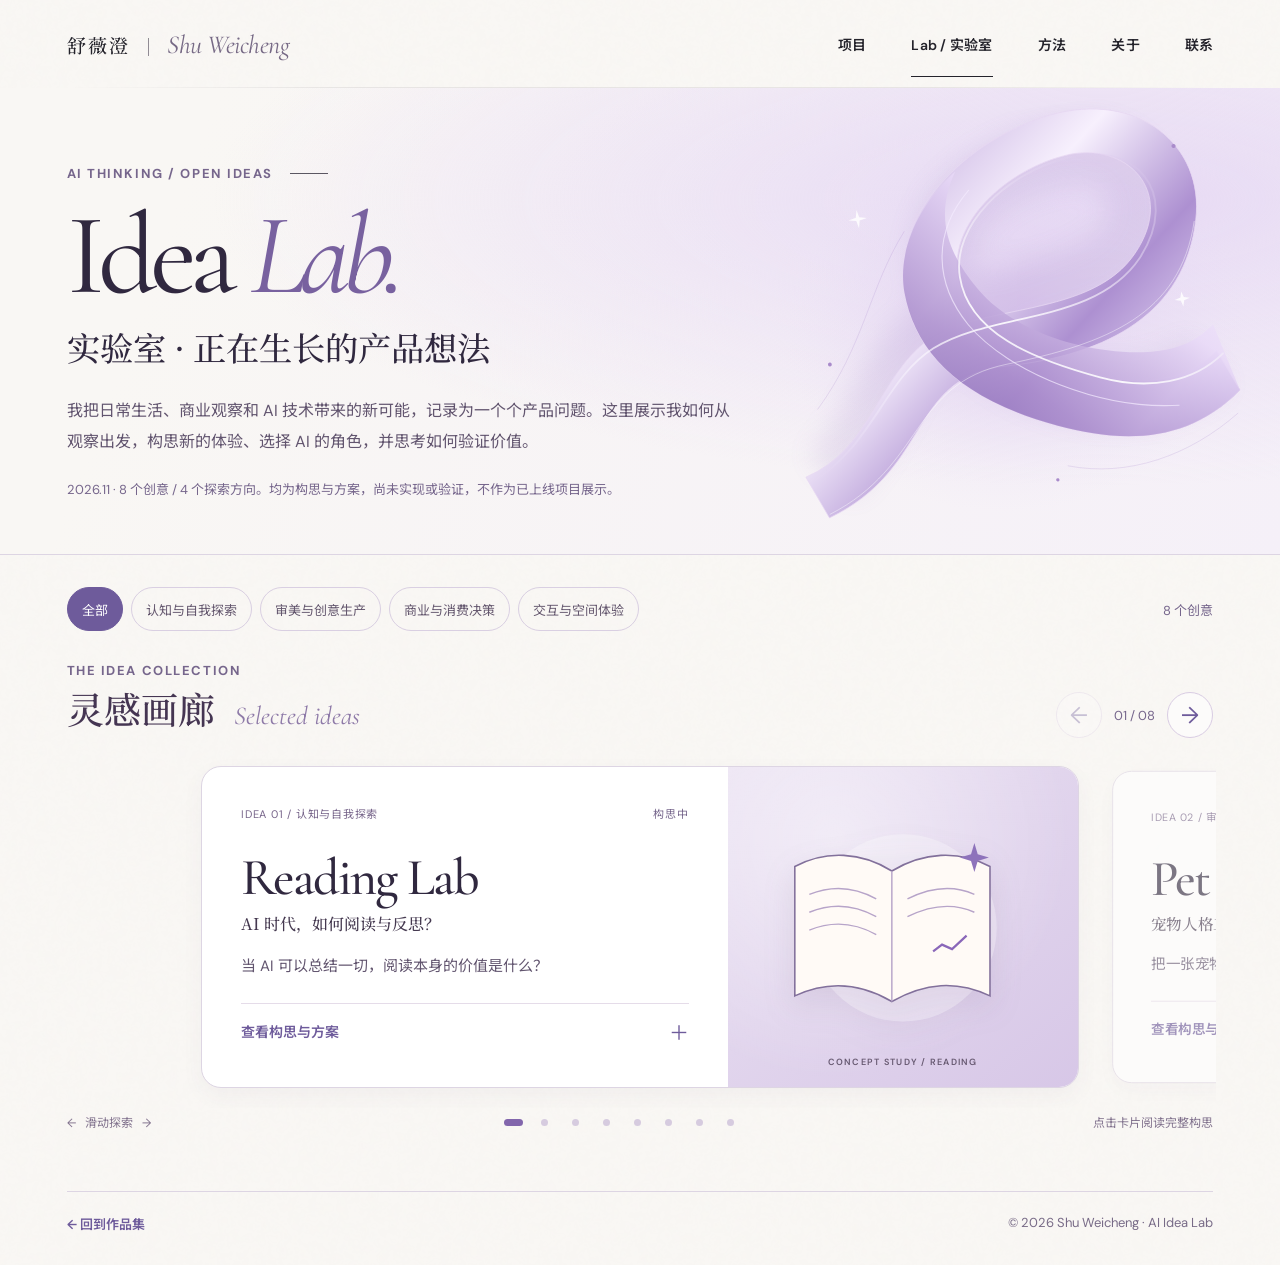
==== commit 24d9517d: "Correct centered carousel sizing and accessible card labels" ====
--- a/lab.html
+++ b/lab.html
@@ -16,7 +16,7 @@
 .lab-hero{padding:clamp(46px,6vw,82px) 0 53px;background:radial-gradient(ellipse at 86% 24%,#e7daf4 0,transparent 57%),linear-gradient(110deg,#f9f7f4 15%,#f5f0f8)}
 .lab-hero h1{font-size:clamp(68px,9vw,136px);position:relative;z-index:1}.lab-hero h1 small{font-size:clamp(23px,2.6vw,36px);margin-top:18px}.lab-hero .intro{position:relative;z-index:1;max-width:58%;font-size:16px}.lab-hero .note{position:relative;z-index:1;max-width:60%}.ribbon-art{position:absolute;z-index:-1;right:2%;top:50%;transform:translateY(-50%) rotate(-8deg);width:min(43%,520px);height:auto;pointer-events:none}
 .lab-main{padding-top:32px;padding-bottom:55px}.lab-tools{margin-bottom:31px}.gallery-heading{display:flex;align-items:flex-end;justify-content:space-between;gap:16px;margin-bottom:20px}.gallery-heading h2{font:500 clamp(25px,3vw,37px)/1.4 var(--serif);margin:6px 0 0;color:#453552}.gallery-heading h2 em{font-size:.7em;font-weight:400;color:#8e7aa8;margin-left:10px;white-space:nowrap}.gallery-controls{display:flex;align-items:center;gap:12px;flex:none}.gallery-controls button{width:46px;height:46px;display:grid;place-items:center;border:1px solid #d9cce3;border-radius:50%;background:#fff9;color:#6e5b9b;font:400 23px/1 var(--sans);transition:background .2s,color .2s}.gallery-controls button:hover:not(:disabled){background:#6e5b9b;color:#fff}.gallery-controls button:disabled{opacity:.35;cursor:default}.gallery-controls span{font-size:13px;white-space:nowrap;font-variant-numeric:tabular-nums;color:#76668c}
-.idea-grid{--card-w: min(76%, 900px);display:flex;align-items:flex-start;gap:20px;overflow-x:auto;overflow-y:hidden;overscroll-behavior-inline:contain;scroll-snap-type:x mandatory;scrollbar-width:none;padding:8px calc((100% - var(--card-w))/2) 20px;scroll-padding-inline:calc((100% - var(--card-w))/2);margin-inline:-3px;touch-action:pan-x pan-y}.idea-grid::-webkit-scrollbar{display:none}.idea-grid .idea{flex:0 0 var(--card-w);min-width:0;scroll-snap-align:center;padding:0;background:#fff;border-radius:20px;box-shadow:0 8px 22px #5040670c;transition:opacity .3s,transform .3s;opacity:.62;transform:scale(.97);overflow:hidden}.idea-grid .idea[hidden]{display:none}.idea-grid .idea.is-current,.idea-grid:not(.enhanced) .idea{opacity:1;transform:scale(1)}.idea-grid .idea:hover{opacity:1}.idea-front{display:grid;grid-template-columns:1.2fr .8fr;min-height:320px;cursor:pointer}.idea-copy{padding:clamp(24px,3.1vw,39px);display:flex;flex-direction:column;min-width:0}.idea-meta{font-size:11px}.idea h2{margin-top:26px;font-size:clamp(34px,4.1vw,52px)}.idea-hook{margin:14px 0 20px}.idea-copy details{margin-top:auto}.idea-copy summary{padding-top:12px;min-height:44px}.idea-art{background:radial-gradient(ellipse at 30% 22%,#fff7,transparent 68%),linear-gradient(140deg,var(--art-a),var(--art-b));display:flex;flex-direction:column;align-items:center;justify-content:center;position:relative;min-width:0;overflow:hidden;padding:20px}.idea-art svg{width:100%;max-width:290px;height:auto;filter:drop-shadow(0 12px 15px #69507720);transition:transform .35s}.idea.is-current:hover .idea-art svg{transform:translateY(-4px) rotate(-1deg)}.idea-art span{position:absolute;bottom:19px;left:0;right:0;text-align:center;font-size:9px;font-weight:600;letter-spacing:.14em;color:#675971}.gallery-bottom{display:flex;align-items:center;justify-content:space-between;gap:12px;color:#82738e;font-size:12px}.gallery-dots{display:flex;align-items:center;justify-content:center;gap:3px;flex-wrap:wrap}.gallery-dots button{border:0;background:transparent;width:28px;height:28px;padding:0;display:grid;place-items:center}.gallery-dots button::before{content:"";width:7px;height:7px;border-radius:8px;background:#d6cbdf;transition:width .2s,background .2s}.gallery-dots button[aria-current=true]::before{width:19px;background:#8266ac}
+.idea-grid{--card-w: min(76%, 900px);display:flex;align-items:flex-start;gap:20px;overflow-x:auto;overflow-y:hidden;overscroll-behavior-inline:contain;scroll-snap-type:x mandatory;scrollbar-width:none;padding:8px calc((100% - var(--card-w))/2) 20px;scroll-padding-inline:calc((100% - var(--card-w))/2);margin-inline:-3px;touch-action:pan-x pan-y}.idea-grid::-webkit-scrollbar{display:none}.idea-grid .idea{flex:0 0 100%;min-width:0;scroll-snap-align:center;padding:0;background:#fff;border-radius:20px;box-shadow:0 8px 22px #5040670c;transition:opacity .3s,transform .3s;opacity:.62;transform:scale(.97);overflow:hidden}.idea-grid .idea[hidden]{display:none}.idea-grid .idea.is-current,.idea-grid:not(.enhanced) .idea{opacity:1;transform:scale(1)}.idea-grid .idea:hover{opacity:1}.idea-front{display:grid;grid-template-columns:1.2fr .8fr;min-height:320px;cursor:pointer}.idea-copy{padding:clamp(24px,3.1vw,39px);display:flex;flex-direction:column;min-width:0}.idea-meta{font-size:11px}.idea h2{margin-top:26px;font-size:clamp(34px,4.1vw,52px)}.idea-hook{margin:14px 0 20px}.idea-copy details{margin-top:auto}.idea-copy summary{padding-top:12px;min-height:44px}.idea-art{background:radial-gradient(ellipse at 30% 22%,#fff7,transparent 68%),linear-gradient(140deg,var(--art-a),var(--art-b));display:flex;flex-direction:column;align-items:center;justify-content:center;position:relative;min-width:0;overflow:hidden;padding:20px}.idea-art svg{width:100%;max-width:290px;height:auto;filter:drop-shadow(0 12px 15px #69507720);transition:transform .35s}.idea.is-current:hover .idea-art svg{transform:translateY(-4px) rotate(-1deg)}.idea-art span{position:absolute;bottom:19px;left:0;right:0;text-align:center;font-size:9px;font-weight:600;letter-spacing:.14em;color:#675971}.gallery-bottom{display:flex;align-items:center;justify-content:space-between;gap:12px;color:#82738e;font-size:12px}.gallery-dots{display:flex;align-items:center;justify-content:center;gap:3px;flex-wrap:wrap}.gallery-dots button{border:0;background:transparent;width:28px;height:28px;padding:0;display:grid;place-items:center}.gallery-dots button::before{content:"";width:7px;height:7px;border-radius:8px;background:#d6cbdf;transition:width .2s,background .2s}.gallery-dots button[aria-current=true]::before{width:19px;background:#8266ac}
 .idea-dialog{padding:0;border:1px solid #ded4e6;border-radius:22px;width:min(700px,calc(100% - 28px));max-height:calc(100dvh - 44px);background:#fcfafb;color:#30283f;box-shadow:0 20px 90px #38284535;overflow:auto}.idea-dialog::backdrop{background:#33283f73;backdrop-filter:blur(5px)}.idea-dialog-inner{padding:clamp(23px,5vw,44px)}.idea-dialog .detail-top{display:flex;justify-content:space-between;align-items:center;gap:15px}.idea-dialog h2{font:500 clamp(36px,6vw,56px)/1.2 var(--serif);margin:15px 0 8px;color:#30283f}.idea-dialog .idea-body h3{font-size:15px;margin-top:24px}.idea-dialog .idea-body p{font-size:15px}.dialog-close{border:1px solid #d9cce3;border-radius:50%;background:#fff;color:#6e5b9b;width:44px;height:44px;font-size:25px;flex:none}.idea-dialog .idea-zh{margin-bottom:12px}
 @media(max-width:960px){.idea-grid{--card-w:86%}.idea-front{grid-template-columns:1.15fr .85fr}.idea-copy{padding:25px}.idea h2{font-size:40px}.ribbon-art{right:-3%;width:45%}.lab-hero .intro{max-width:62%}}
 @media(max-width:760px){.lab-hero{padding:44px 0 34px}.lab-hero h1{font-size:clamp(70px,14vw,100px)}.lab-hero h1 small{font-size:clamp(22px,5vw,29px);max-width:100%}.lab-hero .intro,.lab-hero .note{max-width:100%}.lab-hero .intro{font-size:15px}.ribbon-art{width:61%;opacity:.22;top:17%;right:-12%;transform:rotate(-8deg)}.lab-main{padding-top:26px}.gallery-heading h2 em{display:block;margin:0}.gallery-controls{gap:7px}.gallery-controls button{width:42px;height:42px}.gallery-controls span{font-size:12px}.idea-grid{--card-w:88%;gap:12px;margin-inline:-12px}.idea-front{display:flex;flex-direction:column-reverse;min-height:0}.idea-art{height:156px;padding:5px 12px 18px}.idea-art svg{width:166px}.idea-art span{bottom:8px;font-size:8px}.idea-copy{padding:19px 20px 22px;min-height:248px}.idea h2{font-size:37px;margin-top:15px}.idea-hook{font-size:14px;margin:12px 0 15px}.idea-meta{font-size:10px}.gallery-bottom{justify-content:center;flex-wrap:wrap}.gallery-bottom>span{display:none}.gallery-dots button{width:28px;height:28px}.lab-tools{margin-bottom:24px}.lab-count{font-size:12px}}
@@ -38,14 +38,14 @@
 <path d="M304 87C252 133 249 193 281 246C321 310 426 369 517 376" stroke="#f6edff" stroke-opacity=".7" stroke-width="1.3" fill="none"/>
 <path d="M89 321C155 253 170 186 221 125M375 429C445 453 521 437 585 395" stroke="#a789cb" stroke-opacity=".35" fill="none" stroke-width=".7"/>
 <g fill="#a98bcb"><circle cx="111" cy="270" r="2.3"/><circle cx="553" cy="69" r="2.5"/><circle cx="361" cy="444" r="2"/></g><g fill="#fff" opacity=".85"><path d="M168 92l2 9 9 2-9 2-2 9-2-9-9-2 9-2z"/><path d="M538 242l2 7 7 2-7 2-2 7-2-7-7-2 7-2z"/></g></svg><div class="eyebrow">AI THINKING / OPEN IDEAS <span class="rule"></span></div><h1 id="lab-title">Idea <em>Lab.</em><small>实验室 · 正在生长的产品想法</small></h1><p class="intro">我把日常生活、商业观察和 AI 技术带来的新可能，记录为一个个产品问题。这里展示我如何从观察出发，构思新的体验、选择 AI 的角色，并思考如何验证价值。</p><p class="note">2026.11 · 8 个创意 / 4 个探索方向。均为构思与方案，尚未实现或验证，不作为已上线项目展示。</p></div></section>
-<section class="container lab-main" id="ideas" aria-label="实验室创意"><div class="lab-tools"><div class="filters" role="group" aria-label="按方向筛选"><button type="button" data-filter="all" aria-pressed="true">全部</button><button type="button" data-filter="cognition" aria-pressed="false">认知与自我探索</button><button type="button" data-filter="creative" aria-pressed="false">审美与创意生产</button><button type="button" data-filter="commerce" aria-pressed="false">商业与消费决策</button><button type="button" data-filter="interaction" aria-pressed="false">交互与空间体验</button></div><span class="lab-count" id="count" aria-live="polite">8 个创意</span></div><div class="gallery-heading"><div><div class="eyebrow">THE IDEA COLLECTION</div><h2>灵感画廊 <em>Selected ideas</em></h2></div><div class="gallery-controls"><button type="button" id="prevIdea" aria-label="上一个创意">←</button><span id="galleryPosition" aria-live="polite">01 / 08</span><button type="button" id="nextIdea" aria-label="下一个创意">→</button></div></div><div class="idea-grid" id="ideaTrack" tabindex="0" aria-label="左右滑动浏览创意"><article class="idea" id="reading" data-category="cognition" aria-label="创意 reading"><div class="idea-front"><div class="idea-copy"><div class="idea-meta"><span>IDEA 01 / 认知与自我探索</span><span>构思中</span></div><h2>Reading Lab</h2><p class="idea-zh">AI 时代，如何阅读与反思？</p><p class="idea-hook">当 AI 可以总结一切，阅读本身的价值是什么？</p><details><summary>查看构思与方案 <span aria-hidden="true">＋</span></summary><div class="idea-body"><h3>观察到的问题</h3><p>阅读时容易把理解外包给 AI，获得流畅的总结，却没有形成自己的判断。</p><h3>产品构想</h3><p>让读者先记录自己的理解，再由 AI 提出反例、追问和关联线索；读后回顾观点变化，而不是直接替代思考。</p><h3>核心体验</h3><p class="idea-flow">读前问题 → 自主阅读与批注 → AI 苏格拉底式追问 → 观点修订 → 延迟回顾</p><h3>如何验证</h3><p>对比普通 AI 摘要与反思式辅助，观察理解准确性、迁移表现及信心校准。</p></div></details></div><div class="idea-art" aria-hidden="true" style="--art-a:#eae1f2;--art-b:#d7c7e7"><svg viewBox="0 0 260 205" focusable="false"><circle cx="130" cy="103" r="84" fill="#fff" opacity=".29"/><g transform="translate(28 26)"><path d="M92 26C65 9 33 7 5 22v116c30-14 58-12 87 5 30-17 58-19 88-5V22c-28-15-60-13-88 4Z" fill="#fffaf6" stroke="#82709b" stroke-width="1.4"/><path d="M92 26v117M18 47c22-9 42-6 60 4M18 63c22-9 42-6 60 4M18 79c22-9 42-6 60 4M106 51c20-10 40-13 60-4M106 67c20-10 40-13 60-4" fill="none" stroke="#b7a4c9" stroke-width="1.3"/><path d="M129 98l8-6 9 4 13-12" fill="none" stroke="#8a67b9" stroke-width="2"/><path d="M166 1l3 10 10 3-10 3-3 10-3-10-10-3 10-3Z" fill="#8e73bb"/></g></svg><span>CONCEPT STUDY / READING</span></div></div></article>
-<article class="idea" id="pet" data-category="creative" aria-label="创意 pet"><div class="idea-front"><div class="idea-copy"><div class="idea-meta"><span>IDEA 02 / 审美与创意生产</span><span>构思中</span></div><h2>Pet Persona</h2><p class="idea-zh">宠物人格工作室</p><p class="idea-hook">把一张宠物照片，变成有性格的专属肖像。</p><details><summary>查看构思与方案 <span aria-hidden="true">＋</span></summary><div class="idea-body"><h3>观察到的问题</h3><p>定制宠物手绘有情绪价值，但创作周期、价格和风格沟通存在门槛。</p><h3>产品构想</h3><p>以小程序为入口，提供风格模板、宠物特征保留、预览与局部调整；探索数字头像与实体印品。</p><h3>核心体验</h3><p class="idea-flow">上传照片 → 选择风格 → AI 生成 → 微调与确认 → 保存或下单</p><h3>如何验证</h3><p>评估宠物辨识度、风格一致性、付费意愿与单次生成成本。</p></div></details></div><div class="idea-art" aria-hidden="true" style="--art-a:#f5e4dd;--art-b:#e7c5ca"><svg viewBox="0 0 260 205" focusable="false"><circle cx="130" cy="103" r="84" fill="#fff" opacity=".29"/><g transform="translate(34 18)"><rect x="10" y="10" width="174" height="150" rx="76" fill="#f9e8df" stroke="#d4a9ab"/><path d="M48 73Q30 27 58 37L84 59Q98 55 110 59L136 35Q163 24 148 73Q169 99 145 126Q124 147 97 147Q66 147 45 125Q23 100 48 73Z" fill="#fff8ec" stroke="#ac777e" stroke-width="1.6"/><path d="M51 65L55 46 71 62M124 62l16-18 4 21" fill="#dfabac" stroke="#ac777e"/><ellipse cx="76" cy="96" rx="4" ry="6" fill="#654754"/><ellipse cx="118" cy="96" rx="4" ry="6" fill="#654754"/><path d="M90 109Q97 105 104 109L97 115Z" fill="#ac777e"/><path d="M97 115q-6 10-13 2m13-2q6 10 13 2" fill="none" stroke="#ac777e" stroke-width="1.4"/><path d="M161 14l3 10 10 3-10 3-3 10-3-10-10-3 10-3Z" fill="#c9818e"/></g></svg><span>CONCEPT STUDY / PET</span></div></div></article>
-<article class="idea" id="geo" data-category="commerce" aria-label="创意 geo"><div class="idea-front"><div class="idea-copy"><div class="idea-meta"><span>IDEA 03 / 商业与消费决策</span><span>构思中</span></div><h2>SellerLab GEO</h2><p class="idea-zh">生成式搜索可见度运营</p><p class="idea-hook">当消费者向 AI 提问，品牌如何被准确理解和推荐？</p><details><summary>查看构思与方案 <span aria-hidden="true">＋</span></summary><div class="idea-body"><h3>观察到的问题</h3><p>传统搜索曝光指标不能直接解释生成式答案中的品牌可见度和引用情况。</p><h3>产品构想</h3><p>围绕真实消费问题建立监测题库，记录多个 AI 搜索渠道的品牌提及、引用和事实准确性，给出内容改进建议。</p><h3>核心体验</h3><p class="idea-flow">构建问题集 → 定期采样 → 提及与引用分析 → 内容优化建议 → 复测</p><h3>如何验证</h3><p>固定模型、问题和采样条件，跟踪提及率、引用率、事实准确率；不保证排名或推荐。</p></div></details></div><div class="idea-art" aria-hidden="true" style="--art-a:#e4eee6;--art-b:#c8ddcd"><svg viewBox="0 0 260 205" focusable="false"><circle cx="130" cy="103" r="84" fill="#fff" opacity=".29"/><g transform="translate(26 24)"><rect x="9" y="15" width="192" height="125" rx="13" fill="#f9fcf7" stroke="#86a28e"/><rect x="24" y="29" width="161" height="22" rx="11" fill="#e0eee3"/><circle cx="38" cy="40" r="5" fill="none" stroke="#5d8b71"/><path d="M42 44l4 4M29 68h89M29 81h133M29 94h105" stroke="#8eab96" stroke-width="2" stroke-linecap="round"/><path d="M118 120l17-13 13 4 21-25 18 4" fill="none" stroke="#4e8061" stroke-width="2.7"/><circle cx="187" cy="90" r="3.5" fill="#4e8061"/><rect x="24" y="113" width="58" height="15" rx="7" fill="#c4e0cb"/></g></svg><span>CONCEPT STUDY / GEO</span></div></div></article>
-<article class="idea" id="trend" data-category="creative" aria-label="创意 trend"><div class="idea-front"><div class="idea-copy"><div class="idea-meta"><span>IDEA 04 / 审美与创意生产</span><span>构思中</span></div><h2>Trend Studio</h2><p class="idea-zh">热点风格影像生成</p><p class="idea-hook">把社交热点中的视觉语言，变成人人可参与的创作。</p><details><summary>查看构思与方案 <span aria-hidden="true">＋</span></summary><div class="idea-body"><h3>观察到的问题</h3><p>用户想快速尝试流行游戏或摄影风格，但往往不会写提示词或进行后期处理。</p><h3>产品构想</h3><p>将风格拆解为色彩、镜头、光影和构图，提供一键模板与人像特征保留；以原创模板为主，尊重知识产权。</p><h3>核心体验</h3><p class="idea-flow">选择主题 → 上传参考照片 → 生成变体 → 比较与调整 → 分享</p><h3>如何验证</h3><p>观察生成成功率、人物一致性、保存分享率、热点生命周期及版权边界。</p></div></details></div><div class="idea-art" aria-hidden="true" style="--art-a:#eee0f1;--art-b:#dfc4e9"><svg viewBox="0 0 260 205" focusable="false"><circle cx="130" cy="103" r="84" fill="#fff" opacity=".29"/><g transform="translate(27 20)"><rect x="12" y="17" width="108" height="134" rx="7" transform="rotate(-9 66 84)" fill="#d5c3ed" stroke="#a68bbf"/><rect x="79" y="17" width="114" height="138" rx="7" transform="rotate(8 136 86)" fill="#f8e1ec" stroke="#c193ac"/><path d="M88 108l27-37 19 19 25-40 24 62Z" fill="#bc95c8"/><circle cx="111" cy="49" r="13" fill="#f7c8ad"/><path d="M34 110l18-41 18 22 19-27 19 44Z" fill="#907db7"/><path d="M174 12l3 10 10 3-10 3-3 10-3-10-10-3 10-3Z" fill="#a275ba"/></g></svg><span>CONCEPT STUDY / TREND</span></div></div></article>
-<article class="idea" id="tea" data-category="commerce" aria-label="创意 tea"><div class="idea-front"><div class="idea-copy"><div class="idea-meta"><span>IDEA 05 / 商业与消费决策</span><span>构思中</span></div><h2>TeaDeal</h2><p class="idea-zh">奶茶优惠决策助手</p><p class="idea-hook">想喝一杯奶茶时，不必先在多个平台计算优惠。</p><details><summary>查看构思与方案 <span aria-hidden="true">＋</span></summary><div class="idea-body"><h3>观察到的问题</h3><p>门店、外卖、团购与会员券的优惠规则分散，用户难以判断最终实付价。</p><h3>产品构想</h3><p>根据饮品、门店、配送偏好和可用券，计算候选组合的实际费用并解释限制；不自动下单。</p><h3>核心体验</h3><p class="idea-flow">输入想喝的饮品 → 获取授权优惠信息 → 规则计算 → 对比实付价 → 跳转购买</p><h3>如何验证</h3><p>核查价格准确率、优惠有效性、节省金额、决策耗时及平台数据可用性。</p></div></details></div><div class="idea-art" aria-hidden="true" style="--art-a:#f6ead7;--art-b:#e4cba8"><svg viewBox="0 0 260 205" focusable="false"><circle cx="130" cy="103" r="84" fill="#fff" opacity=".29"/><g transform="translate(35 12)"><path d="M56 49h88l-12 116H68Z" fill="#faf1de" stroke="#b58c5e" stroke-width="1.4"/><path d="M58 86h84l-8 77H67Z" fill="#dcb280"/><rect x="50" y="42" width="101" height="13" rx="5" fill="#fff8ec" stroke="#b58c5e"/><path d="M104 42l15-30" stroke="#ab8457" stroke-width="6" stroke-linecap="round"/><g fill="#8e674d"><circle cx="80" cy="148" r="5"/><circle cx="96" cy="151" r="6"/><circle cx="116" cy="147" r="5"/><circle cx="108" cy="137" r="5"/></g><rect x="121" y="81" width="69" height="38" rx="8" transform="rotate(-8 155 100)" fill="#fffaf3" stroke="#b58c5e"/><text x="155" y="106" text-anchor="middle" font-family="Georgia" font-size="21" fill="#a57b4f">%</text></g></svg><span>CONCEPT STUDY / TEA</span></div></div></article>
-<article class="idea" id="interaction" data-category="interaction" aria-label="创意 interaction"><div class="idea-front"><div class="idea-copy"><div class="idea-meta"><span>IDEA 06 / 交互与空间体验</span><span>构思中</span></div><h2>Interaction Lab</h2><p class="idea-zh">空间化交互实验</p><p class="idea-hook">换一个视角，能否让复杂的空间选择变得直观？</p><details><summary>查看构思与方案 <span aria-hidden="true">＋</span></summary><div class="idea-body"><h3>观察到的问题</h3><p>平面地图的点位和影院座位图往往难以表达距离、遮挡、视角等实际体验。</p><h3>产品构想</h3><p>探索地图空间层级、影院座位视野预览和可切换视角，用真实几何信息辅助用户理解；AI 可参与语义理解和场景说明。</p><h3>核心体验</h3><p class="idea-flow">选择位置或座位 → 查看空间关系 → 切换视角 → 对比体验 → 做出选择</p><h3>如何验证</h3><p>对比平面与空间预览的选位正确性、完成耗时、认知负荷和移动端性能。</p></div></details></div><div class="idea-art" aria-hidden="true" style="--art-a:#e6eaf4;--art-b:#cbd7eb"><svg viewBox="0 0 260 205" focusable="false"><circle cx="130" cy="103" r="84" fill="#fff" opacity=".29"/><g transform="translate(26 22)"><path d="M10 101l95-49 95 49-95 49Z" fill="#dce3ee" stroke="#91a0bc"/><path d="M10 78l95-49 95 49-95 49Z" fill="#edf0f6" stroke="#91a0bc"/><path d="M10 54l95-49 95 49-95 49Z" fill="#f9fbff" stroke="#91a0bc"/><path d="M39 59l40-20 28 15 35-19M53 77l29-16 35 18 40-20" fill="none" stroke="#b0bad1" stroke-width="1.4"/><path d="M105 59C87 41 86 29 105 23C124 29 123 41 105 59Z" fill="#8a9cbf"/><circle cx="105" cy="36" r="5" fill="#fff"/></g></svg><span>CONCEPT STUDY / INTERACTION</span></div></div></article>
-<article class="idea" id="archive" data-category="cognition" aria-label="创意 archive"><div class="idea-front"><div class="idea-copy"><div class="idea-meta"><span>IDEA 07 / 认知与自我探索</span><span>构思中</span></div><h2>Life Archive</h2><p class="idea-zh">个人阅读与观影档案</p><p class="idea-hook">从读过的书、看过的电影里，发现自己长期关注什么。</p><details><summary>查看构思与方案 <span aria-hidden="true">＋</span></summary><div class="idea-body"><h3>观察到的问题</h3><p>阅读和观影记录散落在不同平台，年度统计常停留在数量，难以呈现兴趣演变。</p><h3>产品构想</h3><p>在用户授权下导入或手动整理记录，以主题聚类、时间线、作品关联与可解释的 AI 回顾呈现兴趣变化；不把推断当人格诊断。</p><h3>核心体验</h3><p class="idea-flow">导入记录 → 整理与去重 → 主题关联 → 生成时间线 → 用户修订回顾</p><h3>如何验证</h3><p>评估主题归类准确性、回顾的共鸣与有用性、用户修订率及隐私控制。</p></div></details></div><div class="idea-art" aria-hidden="true" style="--art-a:#e9e5ed;--art-b:#d8d0e3"><svg viewBox="0 0 260 205" focusable="false"><circle cx="130" cy="103" r="84" fill="#fff" opacity=".29"/><g transform="translate(29 24)"><rect x="9" y="21" width="54" height="127" rx="4" fill="#d7c4e7" stroke="#ad94c0"/><rect x="67" y="8" width="50" height="140" rx="4" fill="#f0e4f4" stroke="#ad94c0"/><rect x="123" y="24" width="65" height="124" rx="4" fill="#c6d6ca" stroke="#8ca694"/><path d="M19 42h34M19 49h34M77 28h30M77 35h30M133 47h45M133 54h45" stroke="#fff" stroke-width="1.6"/><path d="M22 115h29M77 115h30M134 115h42" stroke="#88789b" opacity=".55"/><path d="M92 8v43l8-6 8 6V8" fill="#a98acb"/></g></svg><span>CONCEPT STUDY / ARCHIVE</span></div></div></article>
-<article class="idea" id="scene" data-category="creative" aria-label="创意 scene"><div class="idea-front"><div class="idea-copy"><div class="idea-meta"><span>IDEA 08 / 审美与创意生产</span><span>构思中</span></div><h2>Scene Atlas</h2><p class="idea-zh">影视创作参考引擎</p><p class="idea-hook">用一个场景、一段剧情或一种情绪，找到有启发的电影参考。</p><details><summary>查看构思与方案 <span aria-hidden="true">＋</span></summary><div class="idea-body"><h3>观察到的问题</h3><p>编剧和导演常凭记忆查找类似情节、镜头与场景，关键词检索难以覆盖抽象创作意图。</p><h3>产品构想</h3><p>设计叙事、构图、情绪、技法四种检索模式，利用合法授权的影视元数据、文本和视觉索引，返回有来源的相似参考。</p><h3>核心体验</h3><p class="idea-flow">输入创作意图 → 选择检索维度 → 多模态召回与排序 → 对比参考 → 保存灵感</p><h3>如何验证</h3><p>与关键词搜索对比相关性、参考多样性、检索耗时和创作者主观有用性。</p></div></details></div><div class="idea-art" aria-hidden="true" style="--art-a:#e5daee;--art-b:#cbb6dc"><svg viewBox="0 0 260 205" focusable="false"><circle cx="130" cy="103" r="84" fill="#fff" opacity=".29"/><g transform="translate(27 24)"><rect x="10" y="22" width="196" height="122" rx="6" fill="#53445e" stroke="#786487"/><rect x="22" y="34" width="172" height="98" rx="2" fill="#c9b9dc"/><path d="M22 108l48-52 32 30 30-19 62 48v17H22Z" fill="#7b668d"/><circle cx="155" cy="58" r="16" fill="#f3d9c8"/><path d="M103 77l20 13-20 13Z" fill="#fef9ff"/><g fill="#e4d8ed"><rect x="19" y="25" width="10" height="5" rx="1"/><rect x="39" y="25" width="10" height="5" rx="1"/><rect x="59" y="25" width="10" height="5" rx="1"/><rect x="179" y="25" width="10" height="5" rx="1"/></g></g></svg><span>CONCEPT STUDY / SCENE</span></div></div></article></div><div class="gallery-bottom"><span>← &nbsp; 滑动探索 &nbsp; →</span><div class="gallery-dots" id="galleryDots" aria-label="选择创意"></div><span>点击卡片阅读完整构思</span></div></section></main>
+<section class="container lab-main" id="ideas" aria-label="实验室创意"><div class="lab-tools"><div class="filters" role="group" aria-label="按方向筛选"><button type="button" data-filter="all" aria-pressed="true">全部</button><button type="button" data-filter="cognition" aria-pressed="false">认知与自我探索</button><button type="button" data-filter="creative" aria-pressed="false">审美与创意生产</button><button type="button" data-filter="commerce" aria-pressed="false">商业与消费决策</button><button type="button" data-filter="interaction" aria-pressed="false">交互与空间体验</button></div><span class="lab-count" id="count" aria-live="polite">8 个创意</span></div><div class="gallery-heading"><div><div class="eyebrow">THE IDEA COLLECTION</div><h2>灵感画廊 <em>Selected ideas</em></h2></div><div class="gallery-controls"><button type="button" id="prevIdea" aria-label="上一个创意">←</button><span id="galleryPosition" aria-live="polite">01 / 08</span><button type="button" id="nextIdea" aria-label="下一个创意">→</button></div></div><div class="idea-grid" id="ideaTrack" tabindex="0" aria-label="左右滑动浏览创意"><article class="idea" id="reading" data-category="cognition" aria-label="Reading Lab"><div class="idea-front"><div class="idea-copy"><div class="idea-meta"><span>IDEA 01 / 认知与自我探索</span><span>构思中</span></div><h2>Reading Lab</h2><p class="idea-zh">AI 时代，如何阅读与反思？</p><p class="idea-hook">当 AI 可以总结一切，阅读本身的价值是什么？</p><details><summary>查看构思与方案 <span aria-hidden="true">＋</span></summary><div class="idea-body"><h3>观察到的问题</h3><p>阅读时容易把理解外包给 AI，获得流畅的总结，却没有形成自己的判断。</p><h3>产品构想</h3><p>让读者先记录自己的理解，再由 AI 提出反例、追问和关联线索；读后回顾观点变化，而不是直接替代思考。</p><h3>核心体验</h3><p class="idea-flow">读前问题 → 自主阅读与批注 → AI 苏格拉底式追问 → 观点修订 → 延迟回顾</p><h3>如何验证</h3><p>对比普通 AI 摘要与反思式辅助，观察理解准确性、迁移表现及信心校准。</p></div></details></div><div class="idea-art" aria-hidden="true" style="--art-a:#eae1f2;--art-b:#d7c7e7"><svg viewBox="0 0 260 205" focusable="false"><circle cx="130" cy="103" r="84" fill="#fff" opacity=".29"/><g transform="translate(28 26)"><path d="M92 26C65 9 33 7 5 22v116c30-14 58-12 87 5 30-17 58-19 88-5V22c-28-15-60-13-88 4Z" fill="#fffaf6" stroke="#82709b" stroke-width="1.4"/><path d="M92 26v117M18 47c22-9 42-6 60 4M18 63c22-9 42-6 60 4M18 79c22-9 42-6 60 4M106 51c20-10 40-13 60-4M106 67c20-10 40-13 60-4" fill="none" stroke="#b7a4c9" stroke-width="1.3"/><path d="M129 98l8-6 9 4 13-12" fill="none" stroke="#8a67b9" stroke-width="2"/><path d="M166 1l3 10 10 3-10 3-3 10-3-10-10-3 10-3Z" fill="#8e73bb"/></g></svg><span>CONCEPT STUDY / READING</span></div></div></article>
+<article class="idea" id="pet" data-category="creative" aria-label="Pet Persona"><div class="idea-front"><div class="idea-copy"><div class="idea-meta"><span>IDEA 02 / 审美与创意生产</span><span>构思中</span></div><h2>Pet Persona</h2><p class="idea-zh">宠物人格工作室</p><p class="idea-hook">把一张宠物照片，变成有性格的专属肖像。</p><details><summary>查看构思与方案 <span aria-hidden="true">＋</span></summary><div class="idea-body"><h3>观察到的问题</h3><p>定制宠物手绘有情绪价值，但创作周期、价格和风格沟通存在门槛。</p><h3>产品构想</h3><p>以小程序为入口，提供风格模板、宠物特征保留、预览与局部调整；探索数字头像与实体印品。</p><h3>核心体验</h3><p class="idea-flow">上传照片 → 选择风格 → AI 生成 → 微调与确认 → 保存或下单</p><h3>如何验证</h3><p>评估宠物辨识度、风格一致性、付费意愿与单次生成成本。</p></div></details></div><div class="idea-art" aria-hidden="true" style="--art-a:#f5e4dd;--art-b:#e7c5ca"><svg viewBox="0 0 260 205" focusable="false"><circle cx="130" cy="103" r="84" fill="#fff" opacity=".29"/><g transform="translate(34 18)"><rect x="10" y="10" width="174" height="150" rx="76" fill="#f9e8df" stroke="#d4a9ab"/><path d="M48 73Q30 27 58 37L84 59Q98 55 110 59L136 35Q163 24 148 73Q169 99 145 126Q124 147 97 147Q66 147 45 125Q23 100 48 73Z" fill="#fff8ec" stroke="#ac777e" stroke-width="1.6"/><path d="M51 65L55 46 71 62M124 62l16-18 4 21" fill="#dfabac" stroke="#ac777e"/><ellipse cx="76" cy="96" rx="4" ry="6" fill="#654754"/><ellipse cx="118" cy="96" rx="4" ry="6" fill="#654754"/><path d="M90 109Q97 105 104 109L97 115Z" fill="#ac777e"/><path d="M97 115q-6 10-13 2m13-2q6 10 13 2" fill="none" stroke="#ac777e" stroke-width="1.4"/><path d="M161 14l3 10 10 3-10 3-3 10-3-10-10-3 10-3Z" fill="#c9818e"/></g></svg><span>CONCEPT STUDY / PET</span></div></div></article>
+<article class="idea" id="geo" data-category="commerce" aria-label="SellerLab GEO"><div class="idea-front"><div class="idea-copy"><div class="idea-meta"><span>IDEA 03 / 商业与消费决策</span><span>构思中</span></div><h2>SellerLab GEO</h2><p class="idea-zh">生成式搜索可见度运营</p><p class="idea-hook">当消费者向 AI 提问，品牌如何被准确理解和推荐？</p><details><summary>查看构思与方案 <span aria-hidden="true">＋</span></summary><div class="idea-body"><h3>观察到的问题</h3><p>传统搜索曝光指标不能直接解释生成式答案中的品牌可见度和引用情况。</p><h3>产品构想</h3><p>围绕真实消费问题建立监测题库，记录多个 AI 搜索渠道的品牌提及、引用和事实准确性，给出内容改进建议。</p><h3>核心体验</h3><p class="idea-flow">构建问题集 → 定期采样 → 提及与引用分析 → 内容优化建议 → 复测</p><h3>如何验证</h3><p>固定模型、问题和采样条件，跟踪提及率、引用率、事实准确率；不保证排名或推荐。</p></div></details></div><div class="idea-art" aria-hidden="true" style="--art-a:#e4eee6;--art-b:#c8ddcd"><svg viewBox="0 0 260 205" focusable="false"><circle cx="130" cy="103" r="84" fill="#fff" opacity=".29"/><g transform="translate(26 24)"><rect x="9" y="15" width="192" height="125" rx="13" fill="#f9fcf7" stroke="#86a28e"/><rect x="24" y="29" width="161" height="22" rx="11" fill="#e0eee3"/><circle cx="38" cy="40" r="5" fill="none" stroke="#5d8b71"/><path d="M42 44l4 4M29 68h89M29 81h133M29 94h105" stroke="#8eab96" stroke-width="2" stroke-linecap="round"/><path d="M118 120l17-13 13 4 21-25 18 4" fill="none" stroke="#4e8061" stroke-width="2.7"/><circle cx="187" cy="90" r="3.5" fill="#4e8061"/><rect x="24" y="113" width="58" height="15" rx="7" fill="#c4e0cb"/></g></svg><span>CONCEPT STUDY / GEO</span></div></div></article>
+<article class="idea" id="trend" data-category="creative" aria-label="Trend Studio"><div class="idea-front"><div class="idea-copy"><div class="idea-meta"><span>IDEA 04 / 审美与创意生产</span><span>构思中</span></div><h2>Trend Studio</h2><p class="idea-zh">热点风格影像生成</p><p class="idea-hook">把社交热点中的视觉语言，变成人人可参与的创作。</p><details><summary>查看构思与方案 <span aria-hidden="true">＋</span></summary><div class="idea-body"><h3>观察到的问题</h3><p>用户想快速尝试流行游戏或摄影风格，但往往不会写提示词或进行后期处理。</p><h3>产品构想</h3><p>将风格拆解为色彩、镜头、光影和构图，提供一键模板与人像特征保留；以原创模板为主，尊重知识产权。</p><h3>核心体验</h3><p class="idea-flow">选择主题 → 上传参考照片 → 生成变体 → 比较与调整 → 分享</p><h3>如何验证</h3><p>观察生成成功率、人物一致性、保存分享率、热点生命周期及版权边界。</p></div></details></div><div class="idea-art" aria-hidden="true" style="--art-a:#eee0f1;--art-b:#dfc4e9"><svg viewBox="0 0 260 205" focusable="false"><circle cx="130" cy="103" r="84" fill="#fff" opacity=".29"/><g transform="translate(27 20)"><rect x="12" y="17" width="108" height="134" rx="7" transform="rotate(-9 66 84)" fill="#d5c3ed" stroke="#a68bbf"/><rect x="79" y="17" width="114" height="138" rx="7" transform="rotate(8 136 86)" fill="#f8e1ec" stroke="#c193ac"/><path d="M88 108l27-37 19 19 25-40 24 62Z" fill="#bc95c8"/><circle cx="111" cy="49" r="13" fill="#f7c8ad"/><path d="M34 110l18-41 18 22 19-27 19 44Z" fill="#907db7"/><path d="M174 12l3 10 10 3-10 3-3 10-3-10-10-3 10-3Z" fill="#a275ba"/></g></svg><span>CONCEPT STUDY / TREND</span></div></div></article>
+<article class="idea" id="tea" data-category="commerce" aria-label="TeaDeal"><div class="idea-front"><div class="idea-copy"><div class="idea-meta"><span>IDEA 05 / 商业与消费决策</span><span>构思中</span></div><h2>TeaDeal</h2><p class="idea-zh">奶茶优惠决策助手</p><p class="idea-hook">想喝一杯奶茶时，不必先在多个平台计算优惠。</p><details><summary>查看构思与方案 <span aria-hidden="true">＋</span></summary><div class="idea-body"><h3>观察到的问题</h3><p>门店、外卖、团购与会员券的优惠规则分散，用户难以判断最终实付价。</p><h3>产品构想</h3><p>根据饮品、门店、配送偏好和可用券，计算候选组合的实际费用并解释限制；不自动下单。</p><h3>核心体验</h3><p class="idea-flow">输入想喝的饮品 → 获取授权优惠信息 → 规则计算 → 对比实付价 → 跳转购买</p><h3>如何验证</h3><p>核查价格准确率、优惠有效性、节省金额、决策耗时及平台数据可用性。</p></div></details></div><div class="idea-art" aria-hidden="true" style="--art-a:#f6ead7;--art-b:#e4cba8"><svg viewBox="0 0 260 205" focusable="false"><circle cx="130" cy="103" r="84" fill="#fff" opacity=".29"/><g transform="translate(35 12)"><path d="M56 49h88l-12 116H68Z" fill="#faf1de" stroke="#b58c5e" stroke-width="1.4"/><path d="M58 86h84l-8 77H67Z" fill="#dcb280"/><rect x="50" y="42" width="101" height="13" rx="5" fill="#fff8ec" stroke="#b58c5e"/><path d="M104 42l15-30" stroke="#ab8457" stroke-width="6" stroke-linecap="round"/><g fill="#8e674d"><circle cx="80" cy="148" r="5"/><circle cx="96" cy="151" r="6"/><circle cx="116" cy="147" r="5"/><circle cx="108" cy="137" r="5"/></g><rect x="121" y="81" width="69" height="38" rx="8" transform="rotate(-8 155 100)" fill="#fffaf3" stroke="#b58c5e"/><text x="155" y="106" text-anchor="middle" font-family="Georgia" font-size="21" fill="#a57b4f">%</text></g></svg><span>CONCEPT STUDY / TEA</span></div></div></article>
+<article class="idea" id="interaction" data-category="interaction" aria-label="Interaction Lab"><div class="idea-front"><div class="idea-copy"><div class="idea-meta"><span>IDEA 06 / 交互与空间体验</span><span>构思中</span></div><h2>Interaction Lab</h2><p class="idea-zh">空间化交互实验</p><p class="idea-hook">换一个视角，能否让复杂的空间选择变得直观？</p><details><summary>查看构思与方案 <span aria-hidden="true">＋</span></summary><div class="idea-body"><h3>观察到的问题</h3><p>平面地图的点位和影院座位图往往难以表达距离、遮挡、视角等实际体验。</p><h3>产品构想</h3><p>探索地图空间层级、影院座位视野预览和可切换视角，用真实几何信息辅助用户理解；AI 可参与语义理解和场景说明。</p><h3>核心体验</h3><p class="idea-flow">选择位置或座位 → 查看空间关系 → 切换视角 → 对比体验 → 做出选择</p><h3>如何验证</h3><p>对比平面与空间预览的选位正确性、完成耗时、认知负荷和移动端性能。</p></div></details></div><div class="idea-art" aria-hidden="true" style="--art-a:#e6eaf4;--art-b:#cbd7eb"><svg viewBox="0 0 260 205" focusable="false"><circle cx="130" cy="103" r="84" fill="#fff" opacity=".29"/><g transform="translate(26 22)"><path d="M10 101l95-49 95 49-95 49Z" fill="#dce3ee" stroke="#91a0bc"/><path d="M10 78l95-49 95 49-95 49Z" fill="#edf0f6" stroke="#91a0bc"/><path d="M10 54l95-49 95 49-95 49Z" fill="#f9fbff" stroke="#91a0bc"/><path d="M39 59l40-20 28 15 35-19M53 77l29-16 35 18 40-20" fill="none" stroke="#b0bad1" stroke-width="1.4"/><path d="M105 59C87 41 86 29 105 23C124 29 123 41 105 59Z" fill="#8a9cbf"/><circle cx="105" cy="36" r="5" fill="#fff"/></g></svg><span>CONCEPT STUDY / INTERACTION</span></div></div></article>
+<article class="idea" id="archive" data-category="cognition" aria-label="Life Archive"><div class="idea-front"><div class="idea-copy"><div class="idea-meta"><span>IDEA 07 / 认知与自我探索</span><span>构思中</span></div><h2>Life Archive</h2><p class="idea-zh">个人阅读与观影档案</p><p class="idea-hook">从读过的书、看过的电影里，发现自己长期关注什么。</p><details><summary>查看构思与方案 <span aria-hidden="true">＋</span></summary><div class="idea-body"><h3>观察到的问题</h3><p>阅读和观影记录散落在不同平台，年度统计常停留在数量，难以呈现兴趣演变。</p><h3>产品构想</h3><p>在用户授权下导入或手动整理记录，以主题聚类、时间线、作品关联与可解释的 AI 回顾呈现兴趣变化；不把推断当人格诊断。</p><h3>核心体验</h3><p class="idea-flow">导入记录 → 整理与去重 → 主题关联 → 生成时间线 → 用户修订回顾</p><h3>如何验证</h3><p>评估主题归类准确性、回顾的共鸣与有用性、用户修订率及隐私控制。</p></div></details></div><div class="idea-art" aria-hidden="true" style="--art-a:#e9e5ed;--art-b:#d8d0e3"><svg viewBox="0 0 260 205" focusable="false"><circle cx="130" cy="103" r="84" fill="#fff" opacity=".29"/><g transform="translate(29 24)"><rect x="9" y="21" width="54" height="127" rx="4" fill="#d7c4e7" stroke="#ad94c0"/><rect x="67" y="8" width="50" height="140" rx="4" fill="#f0e4f4" stroke="#ad94c0"/><rect x="123" y="24" width="65" height="124" rx="4" fill="#c6d6ca" stroke="#8ca694"/><path d="M19 42h34M19 49h34M77 28h30M77 35h30M133 47h45M133 54h45" stroke="#fff" stroke-width="1.6"/><path d="M22 115h29M77 115h30M134 115h42" stroke="#88789b" opacity=".55"/><path d="M92 8v43l8-6 8 6V8" fill="#a98acb"/></g></svg><span>CONCEPT STUDY / ARCHIVE</span></div></div></article>
+<article class="idea" id="scene" data-category="creative" aria-label="Scene Atlas"><div class="idea-front"><div class="idea-copy"><div class="idea-meta"><span>IDEA 08 / 审美与创意生产</span><span>构思中</span></div><h2>Scene Atlas</h2><p class="idea-zh">影视创作参考引擎</p><p class="idea-hook">用一个场景、一段剧情或一种情绪，找到有启发的电影参考。</p><details><summary>查看构思与方案 <span aria-hidden="true">＋</span></summary><div class="idea-body"><h3>观察到的问题</h3><p>编剧和导演常凭记忆查找类似情节、镜头与场景，关键词检索难以覆盖抽象创作意图。</p><h3>产品构想</h3><p>设计叙事、构图、情绪、技法四种检索模式，利用合法授权的影视元数据、文本和视觉索引，返回有来源的相似参考。</p><h3>核心体验</h3><p class="idea-flow">输入创作意图 → 选择检索维度 → 多模态召回与排序 → 对比参考 → 保存灵感</p><h3>如何验证</h3><p>与关键词搜索对比相关性、参考多样性、检索耗时和创作者主观有用性。</p></div></details></div><div class="idea-art" aria-hidden="true" style="--art-a:#e5daee;--art-b:#cbb6dc"><svg viewBox="0 0 260 205" focusable="false"><circle cx="130" cy="103" r="84" fill="#fff" opacity=".29"/><g transform="translate(27 24)"><rect x="10" y="22" width="196" height="122" rx="6" fill="#53445e" stroke="#786487"/><rect x="22" y="34" width="172" height="98" rx="2" fill="#c9b9dc"/><path d="M22 108l48-52 32 30 30-19 62 48v17H22Z" fill="#7b668d"/><circle cx="155" cy="58" r="16" fill="#f3d9c8"/><path d="M103 77l20 13-20 13Z" fill="#fef9ff"/><g fill="#e4d8ed"><rect x="19" y="25" width="10" height="5" rx="1"/><rect x="39" y="25" width="10" height="5" rx="1"/><rect x="59" y="25" width="10" height="5" rx="1"/><rect x="179" y="25" width="10" height="5" rx="1"/></g></g></svg><span>CONCEPT STUDY / SCENE</span></div></div></article></div><div class="gallery-bottom"><span>← &nbsp; 滑动探索 &nbsp; →</span><div class="gallery-dots" id="galleryDots" aria-label="选择创意"></div><span>点击卡片阅读完整构思</span></div></section></main>
 <footer class="container"><div class="lab-foot"><a href="index.html#work">← 回到作品集</a><span>© 2026 Shu Weicheng · AI Idea Lab</span></div></footer></div>
 <dialog class="idea-dialog" id="ideaDialog" aria-labelledby="ideaDialogTitle"><div class="idea-dialog-inner"><div class="detail-top"><div class="eyebrow" id="detailMeta">CONCEPT STUDY</div><button class="dialog-close" id="closeIdea" aria-label="关闭详情" type="button">×</button></div><h2 id="ideaDialogTitle"></h2><p class="idea-zh" id="detailZh"></p><div id="detailBody"></div></div></dialog>
 <script>
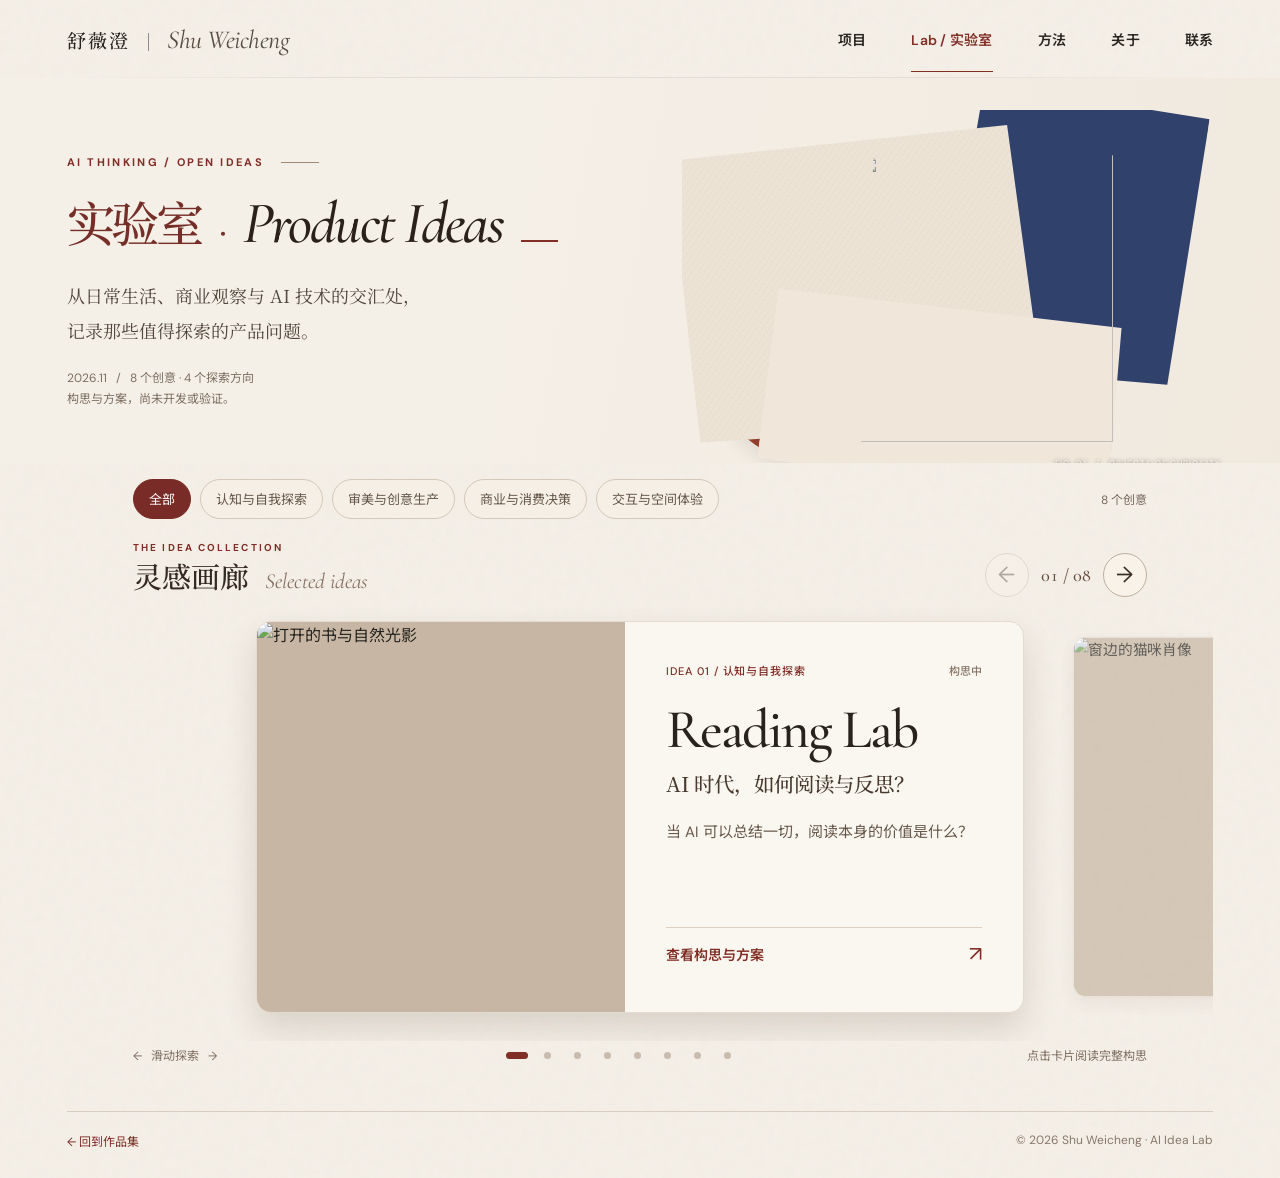
==== commit c0c088ca: "Redesign Idea Lab as warm editorial photography gallery" ====
--- a/lab.html
+++ b/lab.html
@@ -5,47 +5,29 @@
 <link rel="preconnect" href="https://fonts.googleapis.com"><link rel="preconnect" href="https://fonts.gstatic.com" crossorigin><link href="https://fonts.googleapis.com/css2?family=Cormorant+Garamond:ital,wght@0,400;0,500;1,400;1,500&family=DM+Sans:wght@400;500;600;700&family=Noto+Sans+SC:wght@400;500;600&family=Noto+Serif+SC:wght@400;500;600&display=swap" rel="stylesheet">
 <link rel="stylesheet" href="assets/home.css"><link rel="stylesheet" href="assets/v2.css"><link rel="icon" href="/favicon.ico?v=devy1"><link rel="icon" type="image/svg+xml" href="/assets/favicon.svg?v=devy1"><link rel="apple-touch-icon" href="/assets/apple-touch-icon.png?v=devy1">
 <style>
-.lab-hero{position:relative;overflow:hidden;background:radial-gradient(ellipse at 88% 12%,#d9c9ed 0,transparent 55%),linear-gradient(125deg,#f9f7f4,#f3edf8);padding:clamp(50px,8vw,105px) 0 65px;border-bottom:1px solid var(--line)}
-.lab-hero .container{isolation:isolate}.lab-hero h1{font:400 clamp(70px,11vw,155px)/.88 var(--serif);letter-spacing:-.06em;margin:22px 0;color:#30283f}.lab-hero h1 em{font-weight:400;color:#78619f}.lab-hero h1 small{font:500 clamp(24px,3.2vw,43px)/1.4 'Noto Serif SC',serif;letter-spacing:0;display:block;margin-top:22px}
-.lab-hero .intro{max-width:660px;font:400 17px/1.95 var(--sans);color:#62556f;margin:24px 0 0}.lab-hero .note{font-size:13px;color:#76668c;margin:22px 0 0;line-height:1.7}.orbit-art{position:absolute;right:0;top:-40px;width:min(42%,480px);height:auto;z-index:-1;opacity:.66;pointer-events:none}
-.lab-main{padding-top:44px;padding-bottom:76px}.lab-tools{display:flex;justify-content:space-between;align-items:center;gap:16px;flex-wrap:wrap;margin:0 0 24px}.filters{display:flex;gap:8px;flex-wrap:wrap}.filters button{font-size:13px;min-height:44px;color:#64576e;background:transparent;border:1px solid #d9cfe2;padding:8px 14px;border-radius:30px}.filters button[aria-pressed=true]{background:#6e5b9b;color:white;border-color:#6e5b9b}.lab-count{font-size:13px;color:#76668c}
-.idea-grid{display:grid;grid-template-columns:repeat(2,minmax(0,1fr));gap:20px;align-items:start}.idea{border:1px solid var(--line);border-radius:18px;padding:clamp(20px,3vw,32px);background:linear-gradient(155deg,#fff 68%,#f5f0fa);overflow:hidden;scroll-margin-top:22px}.idea[hidden]{display:none}.idea-meta{display:flex;justify-content:space-between;gap:10px;align-items:baseline;font-size:11px;letter-spacing:.07em;color:#78668b;line-height:1.5}.idea-meta span:last-child{white-space:nowrap;color:#76668c}.idea h2{font:500 clamp(33px,4vw,49px)/1.12 var(--serif);letter-spacing:-.035em;color:#30283f;margin:20px 0 4px;overflow-wrap:anywhere}.idea-zh{font:500 16px/1.65 'Noto Serif SC',serif;color:#453950;margin:0}.idea-hook{font-size:15px;line-height:1.9;color:#62556f;margin:14px 0 23px}.idea details{border-top:1px solid #e5dce9}.idea summary{cursor:pointer;min-height:44px;padding:12px 0 2px;display:flex;justify-content:space-between;align-items:center;gap:10px;list-style:none;color:#6e5b9b;font-size:14px;font-weight:600}.idea summary::-webkit-details-marker{display:none}.idea summary span{font-size:20px;font-weight:400;transition:transform .2s}.idea details[open] summary span{transform:rotate(45deg)}.idea-body{padding:6px 0 0}.idea-body h3{font-size:13px;color:#453950;margin:18px 0 6px;font-weight:600}.idea-body p{font-size:14px;line-height:1.85;color:#62556f;margin:0}.idea-flow{padding:12px;border-radius:8px;background:#f1eaf7}.lab-foot{border-top:1px solid var(--line);padding:22px 0 32px;display:flex;justify-content:space-between;gap:15px;flex-wrap:wrap;font-size:13px;color:#786b87}.lab-foot a{color:#6e5b9b;font-weight:600}
-@media(max-width:760px){.lab-hero{padding:54px 0 39px}.orbit-art{width:65%;top:0;right:-12%;opacity:.35}.lab-hero .intro{font-size:15px}.idea-grid{grid-template-columns:1fr;gap:14px}.lab-main{padding-top:27px;padding-bottom:42px}.idea{padding:22px}.lab-tools{gap:10px}.filters{gap:6px}.filters button{padding:7px 10px}.lab-hero h1{font-size:clamp(68px,15vw,100px)}}
-
-/* Editorial hero and horizontal idea gallery. */
-.lab-hero{padding:clamp(46px,6vw,82px) 0 53px;background:radial-gradient(ellipse at 86% 24%,#e7daf4 0,transparent 57%),linear-gradient(110deg,#f9f7f4 15%,#f5f0f8)}
-.lab-hero h1{font-size:clamp(68px,9vw,136px);position:relative;z-index:1}.lab-hero h1 small{font-size:clamp(23px,2.6vw,36px);margin-top:18px}.lab-hero .intro{position:relative;z-index:1;max-width:58%;font-size:16px}.lab-hero .note{position:relative;z-index:1;max-width:60%}.ribbon-art{position:absolute;z-index:-1;right:2%;top:50%;transform:translateY(-50%) rotate(-8deg);width:min(43%,520px);height:auto;pointer-events:none}
-.lab-main{padding-top:32px;padding-bottom:55px}.lab-tools{margin-bottom:31px}.gallery-heading{display:flex;align-items:flex-end;justify-content:space-between;gap:16px;margin-bottom:20px}.gallery-heading h2{font:500 clamp(25px,3vw,37px)/1.4 var(--serif);margin:6px 0 0;color:#453552}.gallery-heading h2 em{font-size:.7em;font-weight:400;color:#8e7aa8;margin-left:10px;white-space:nowrap}.gallery-controls{display:flex;align-items:center;gap:12px;flex:none}.gallery-controls button{width:46px;height:46px;display:grid;place-items:center;border:1px solid #d9cce3;border-radius:50%;background:#fff9;color:#6e5b9b;font:400 23px/1 var(--sans);transition:background .2s,color .2s}.gallery-controls button:hover:not(:disabled){background:#6e5b9b;color:#fff}.gallery-controls button:disabled{opacity:.35;cursor:default}.gallery-controls span{font-size:13px;white-space:nowrap;font-variant-numeric:tabular-nums;color:#76668c}
-.idea-grid{--card-w: min(76%, 900px);display:flex;align-items:flex-start;gap:20px;overflow-x:auto;overflow-y:hidden;overscroll-behavior-inline:contain;scroll-snap-type:x mandatory;scrollbar-width:none;padding:8px calc((100% - var(--card-w))/2) 20px;scroll-padding-inline:calc((100% - var(--card-w))/2);margin-inline:-3px;touch-action:pan-x pan-y}.idea-grid::-webkit-scrollbar{display:none}.idea-grid .idea{flex:0 0 100%;min-width:0;scroll-snap-align:center;padding:0;background:#fff;border-radius:20px;box-shadow:0 8px 22px #5040670c;transition:opacity .3s,transform .3s;opacity:.62;transform:scale(.97);overflow:hidden}.idea-grid .idea[hidden]{display:none}.idea-grid .idea.is-current,.idea-grid:not(.enhanced) .idea{opacity:1;transform:scale(1)}.idea-grid .idea:hover{opacity:1}.idea-front{display:grid;grid-template-columns:1.2fr .8fr;min-height:320px;cursor:pointer}.idea-copy{padding:clamp(24px,3.1vw,39px);display:flex;flex-direction:column;min-width:0}.idea-meta{font-size:11px}.idea h2{margin-top:26px;font-size:clamp(34px,4.1vw,52px)}.idea-hook{margin:14px 0 20px}.idea-copy details{margin-top:auto}.idea-copy summary{padding-top:12px;min-height:44px}.idea-art{background:radial-gradient(ellipse at 30% 22%,#fff7,transparent 68%),linear-gradient(140deg,var(--art-a),var(--art-b));display:flex;flex-direction:column;align-items:center;justify-content:center;position:relative;min-width:0;overflow:hidden;padding:20px}.idea-art svg{width:100%;max-width:290px;height:auto;filter:drop-shadow(0 12px 15px #69507720);transition:transform .35s}.idea.is-current:hover .idea-art svg{transform:translateY(-4px) rotate(-1deg)}.idea-art span{position:absolute;bottom:19px;left:0;right:0;text-align:center;font-size:9px;font-weight:600;letter-spacing:.14em;color:#675971}.gallery-bottom{display:flex;align-items:center;justify-content:space-between;gap:12px;color:#82738e;font-size:12px}.gallery-dots{display:flex;align-items:center;justify-content:center;gap:3px;flex-wrap:wrap}.gallery-dots button{border:0;background:transparent;width:28px;height:28px;padding:0;display:grid;place-items:center}.gallery-dots button::before{content:"";width:7px;height:7px;border-radius:8px;background:#d6cbdf;transition:width .2s,background .2s}.gallery-dots button[aria-current=true]::before{width:19px;background:#8266ac}
-.idea-dialog{padding:0;border:1px solid #ded4e6;border-radius:22px;width:min(700px,calc(100% - 28px));max-height:calc(100dvh - 44px);background:#fcfafb;color:#30283f;box-shadow:0 20px 90px #38284535;overflow:auto}.idea-dialog::backdrop{background:#33283f73;backdrop-filter:blur(5px)}.idea-dialog-inner{padding:clamp(23px,5vw,44px)}.idea-dialog .detail-top{display:flex;justify-content:space-between;align-items:center;gap:15px}.idea-dialog h2{font:500 clamp(36px,6vw,56px)/1.2 var(--serif);margin:15px 0 8px;color:#30283f}.idea-dialog .idea-body h3{font-size:15px;margin-top:24px}.idea-dialog .idea-body p{font-size:15px}.dialog-close{border:1px solid #d9cce3;border-radius:50%;background:#fff;color:#6e5b9b;width:44px;height:44px;font-size:25px;flex:none}.idea-dialog .idea-zh{margin-bottom:12px}
-@media(max-width:960px){.idea-grid{--card-w:86%}.idea-front{grid-template-columns:1.15fr .85fr}.idea-copy{padding:25px}.idea h2{font-size:40px}.ribbon-art{right:-3%;width:45%}.lab-hero .intro{max-width:62%}}
-@media(max-width:760px){.lab-hero{padding:44px 0 34px}.lab-hero h1{font-size:clamp(70px,14vw,100px)}.lab-hero h1 small{font-size:clamp(22px,5vw,29px);max-width:100%}.lab-hero .intro,.lab-hero .note{max-width:100%}.lab-hero .intro{font-size:15px}.ribbon-art{width:61%;opacity:.22;top:17%;right:-12%;transform:rotate(-8deg)}.lab-main{padding-top:26px}.gallery-heading h2 em{display:block;margin:0}.gallery-controls{gap:7px}.gallery-controls button{width:42px;height:42px}.gallery-controls span{font-size:12px}.idea-grid{--card-w:88%;gap:12px;margin-inline:-12px}.idea-front{display:flex;flex-direction:column-reverse;min-height:0}.idea-art{height:156px;padding:5px 12px 18px}.idea-art svg{width:166px}.idea-art span{bottom:8px;font-size:8px}.idea-copy{padding:19px 20px 22px;min-height:248px}.idea h2{font-size:37px;margin-top:15px}.idea-hook{font-size:14px;margin:12px 0 15px}.idea-meta{font-size:10px}.gallery-bottom{justify-content:center;flex-wrap:wrap}.gallery-bottom>span{display:none}.gallery-dots button{width:28px;height:28px}.lab-tools{margin-bottom:24px}.lab-count{font-size:12px}}
-@media(prefers-reduced-motion:reduce){.idea-grid{scroll-behavior:auto}.idea-grid .idea,.idea-art svg,.gallery-dots button::before{transition:none}}
+/* Devy Lab — independent editorial direction. Other pages remain unchanged. */
+:root{--paper:#f4efe7;--paper-2:#ede6db;--ink:#27241f;--ink-soft:#4e463d;--muted:#776e63;--line:#d7cec1;--accent:#812e26;--soft:#eee4d8;--serif:'Cormorant Garamond','Noto Serif SC',Georgia,serif}
+body{background:var(--paper);color:var(--ink)}.site{overflow:clip}.site::before{opacity:.24;z-index:0}.topbar{height:78px}.brand-en{color:#574c42}.nav a{color:#29251f}.nav a:hover,.nav a.active{color:var(--accent)}.nav a::after{background:var(--accent)}.eyebrow{color:var(--accent);font-size:11px;letter-spacing:.21em}.eyebrow .rule{background:#9e8c78}.lab-hero{position:relative;overflow:hidden;isolation:isolate;padding:clamp(50px,6vw,88px) 0 52px;min-height:320px;background:linear-gradient(100deg,#f4efe7 40%,#f1e9de 100%)}.lab-hero .container{isolation:isolate}.lab-hero .eyebrow{margin-bottom:20px}.lab-hero h1{position:relative;z-index:2;display:flex;align-items:baseline;gap:clamp(8px,1.4vw,21px);flex-wrap:wrap;font:500 clamp(34px,4.6vw,68px)/1.13 var(--serif);letter-spacing:-.035em;margin:0;color:#2a211b;max-width:65%}.lab-hero h1 span{font:500 .82em/1.3 'Noto Serif SC',serif;color:#762e28;letter-spacing:-.065em}.lab-hero h1 i{font-style:normal;color:#762e28;font-size:.7em}.lab-hero h1 em{font-weight:500;font-style:italic;white-space:nowrap}.lab-hero h1:after{content:"";display:block;flex-basis:100%;width:37px;max-width:37px;height:2px;background:#812e26;margin-top:12px}.lab-hero .intro{max-width:58%;font:400 clamp(15px,1.4vw,18px)/1.95 'Noto Serif SC',serif;position:relative;z-index:2;margin:20px 0 0;color:#52473d}.lab-hero .note{font-size:12px;color:#7d7062;line-height:1.8;position:relative;z-index:2;margin:20px 0 0;max-width:54%}
+.hero-collage{position:absolute;right:clamp(15px,3.7vw,58px);top:-45px;bottom:-70px;width:43%;z-index:-1;pointer-events:none;isolation:isolate;overflow:hidden}.collage-blue{position:absolute;width:44%;height:77%;background:#30416b;right:7%;top:-4%;transform:rotate(7deg);clip-path:polygon(6% 0,100% 3%,96% 97%,0 100%);box-shadow:4px 10px 15px #2b211f24}.collage-disc{position:absolute;left:3%;bottom:4%;width:46%;aspect-ratio:1;border-radius:50%;background:#923c2c;box-shadow:7px 12px 19px #34221b19}.collage-sheet{position:absolute;background:#e7dccc;box-shadow:10px 12px 20px #48311f29;clip-path:polygon(1% 0,99% 2%,100% 95%,93% 98%,77% 97%,63% 100%,45% 98%,29% 100%,0 98%)}.sheet-back{left:0;top:8%;width:63%;height:78%;transform:rotate(-7deg);background:repeating-linear-gradient(132deg,#e6dccc,#eee5d8 2px,#eae1d4 3px,#eee5d8 5px)}.sheet-front{left:15%;bottom:0;width:64%;height:47%;transform:rotate(6deg);background:#f0e7da}.collage-photo{position:absolute;right:0;bottom:0;width:68%;height:88%;object-fit:cover;object-position:50% 55%;filter:saturate(.68) sepia(.08) contrast(.96);box-shadow:-9px 10px 30px #36291e22;clip-path:polygon(4% 1%,100% 0,100% 100%,0 100%,2% 65%)}.collage-index{position:absolute;right:12px;bottom:12px;font:500 8px/1.4 var(--sans);letter-spacing:.13em;color:#faf3e9;text-shadow:0 1px 4px #231b16}
+.lab-main{padding:16px 0 42px;max-width:1530px}.lab-tools,.gallery-heading,.gallery-bottom{margin-inline:clamp(24px,5.2vw,84px)}.lab-tools{display:flex;justify-content:space-between;align-items:center;gap:14px;flex-wrap:wrap;margin-bottom:22px}.filters{display:flex;gap:9px;flex-wrap:wrap}.filters button{min-height:40px;padding:7px 15px;border:1px solid #d3c8b9;background:#f5efe5;color:#66574a;border-radius:30px;font:400 13px/1.5 'Noto Sans SC',sans-serif;transition:background .2s,color .2s}.filters button[aria-pressed=true]{background:#792c27;color:#fff;border-color:#792c27}.filters button:hover:not([aria-pressed=true]){background:#e9ded0}.lab-count{font-size:12px;color:#78695e}.gallery-heading{display:flex;align-items:flex-end;justify-content:space-between;gap:16px;margin-bottom:12px}.gallery-heading h2{font:500 29px/1.3 var(--serif);margin:5px 0 0;color:#352a22}.gallery-heading h2 em{font-size:.75em;font-weight:400;color:#867162;margin-left:9px}.gallery-heading .eyebrow{font-size:10px}.gallery-controls{display:flex;align-items:center;gap:12px;flex:none}.gallery-controls button{width:44px;height:44px;display:grid;place-items:center;border:1px solid #bdb0a1;border-radius:50%;background:#f8f2e9;color:#392d25;font:400 22px/1 var(--sans);transition:background .2s,color .2s}.gallery-controls button:hover:not(:disabled){background:#792c27;color:#fff;border-color:#792c27}.gallery-controls button:disabled{opacity:.36;cursor:default}.gallery-controls span{font:500 18px/1 var(--serif);white-space:nowrap;color:#654c3d;font-variant-numeric:tabular-nums}
+.idea-grid{--card-w:min(67%,1010px);display:flex;align-items:center;gap:18px;overflow-x:auto;overflow-y:hidden;overscroll-behavior-inline:contain;scroll-snap-type:x mandatory;scrollbar-width:none;padding:12px calc((100% - var(--card-w))/2) 28px;scroll-padding-inline:calc((100% - var(--card-w))/2);touch-action:pan-x pan-y}.idea-grid::-webkit-scrollbar{display:none}.idea{flex:0 0 100%;min-width:0;scroll-snap-align:center;border:1px solid #e3dbd0;background:#faf7f0;border-radius:15px;overflow:hidden;box-shadow:0 7px 18px #4c392e18;transform:scale(.92);opacity:.69;transition:transform .3s,opacity .3s,box-shadow .3s;scroll-margin-top:20px}.idea[hidden]{display:none}.idea.is-current,.idea-grid:not(.enhanced) .idea{transform:scale(1);opacity:1;box-shadow:0 16px 32px #48332125}.idea-front{display:grid;grid-template-columns:48% 52%;min-height:350px;cursor:pointer}.idea-copy{grid-column:2;grid-row:1;padding:clamp(24px,3.2vw,48px);display:flex;flex-direction:column;min-width:0;justify-content:center}.idea-art{grid-column:1;grid-row:1;background:#c7b6a3;min-height:350px;position:relative;overflow:hidden}.idea-art img{position:absolute;inset:0;width:100%;height:100%;object-fit:cover;filter:saturate(.76) sepia(.08) contrast(1.02);transition:transform .5s}.idea.is-current:hover .idea-art img{transform:scale(1.035)}#reading .idea-art img{object-position:48% 52%}#pet .idea-art img{object-position:50% 38%}#trend .idea-art img{filter:saturate(.86) contrast(1.02)}#tea .idea-art img{object-position:50% 52%}#scene .idea-art img{object-position:52% center}.photo-credit{position:absolute;bottom:12px;left:12px;padding:4px 7px;background:#211a1588;color:#fff!important;font-size:9px;letter-spacing:.1em;border-radius:2px;opacity:0;transition:opacity .2s}.idea-art:hover .photo-credit,.photo-credit:focus{opacity:1}.idea-meta{display:flex;justify-content:space-between;gap:10px;font:500 11px/1.6 var(--sans);letter-spacing:.09em;color:#812e26}.idea-meta span:last-child{white-space:nowrap;letter-spacing:0;color:#88776a}.idea h2{font:500 clamp(37px,4.3vw,62px)/1.06 var(--serif);letter-spacing:-.035em;color:#28231d;margin:20px 0 8px;overflow-wrap:anywhere}.idea-zh{font:500 clamp(16px,1.6vw,22px)/1.6 'Noto Serif SC',serif;margin:0;color:#493a2f}.idea-hook{font-size:15px;line-height:1.9;color:#68594c;margin:18px 0 24px}.idea-copy details{margin-top:auto;border-top:1px solid #ded1c2}.idea summary{list-style:none;cursor:pointer;min-height:44px;display:flex;align-items:center;justify-content:space-between;gap:12px;padding-top:9px;color:#812e26;font-size:14px;font-weight:600}.idea summary::-webkit-details-marker{display:none}.idea summary span{font-size:21px;font-weight:400}.idea-body h3{font-size:14px;color:#4f3e30;margin:19px 0 6px}.idea-body p{font-size:14px;line-height:1.9;color:#635347;margin:0}.idea-flow{padding:12px;background:#efe5d8;border-radius:5px}.gallery-bottom{display:flex;justify-content:space-between;align-items:center;gap:12px;font-size:12px;color:#817164}.gallery-dots{display:flex;align-items:center;justify-content:center;gap:2px}.gallery-dots button{width:28px;height:28px;border:0;background:transparent;display:grid;place-items:center;padding:0}.gallery-dots button:before{content:"";width:7px;height:7px;border-radius:9px;background:#c9bbae;transition:width .2s,background .2s}.gallery-dots button[aria-current=true]:before{width:22px;background:#812e26}
+.lab-foot{border-top:1px solid var(--line);display:flex;justify-content:space-between;gap:15px;flex-wrap:wrap;padding:20px 0 28px;font-size:12px;color:#88776a}.lab-foot a{color:#812e26}.idea-dialog{padding:0;border:1px solid #d7cabc;border-radius:15px;width:min(700px,calc(100% - 28px));max-height:calc(100dvh - 44px);background:#faf6ee;color:#302820;box-shadow:0 20px 80px #382b2235;overflow:auto}.idea-dialog::backdrop{background:#32271c88;backdrop-filter:blur(4px)}.idea-dialog-inner{padding:clamp(23px,5vw,44px)}.detail-top{display:flex;justify-content:space-between;align-items:center;gap:15px}.idea-dialog h2{font:500 clamp(36px,6vw,56px)/1.2 var(--serif);margin:15px 0 8px}.idea-dialog .idea-body h3{font-size:15px;margin-top:24px}.idea-dialog .idea-body p{font-size:15px}.dialog-close{border:1px solid #cdbfae;border-radius:50%;background:#fffaf4;color:#812e26;width:44px;height:44px;font-size:25px;flex:none}.idea-dialog .idea-zh{margin-bottom:12px}
+@media(min-width:1050px){.lab-hero{min-height:335px}.idea-front{min-height:390px}.idea-art{min-height:390px}}
+@media(max-width:1000px){.idea-grid{--card-w:80%}.hero-collage{width:40%}.lab-hero h1{max-width:67%}.idea-copy{padding:26px}.idea h2{font-size:42px}.idea-front,.idea-art{min-height:325px}}
+@media(max-width:760px){.topbar{height:70px}.lab-hero{padding:35px 0 29px;min-height:0}.lab-hero .eyebrow{margin-bottom:14px}.lab-hero h1{max-width:100%;font-size:clamp(37px,8.8vw,55px);gap:7px 12px}.lab-hero h1 span{font-size:.86em}.lab-hero h1:after{margin-top:4px}.lab-hero .intro,.lab-hero .note{max-width:100%}.lab-hero .intro{font-size:15px;margin-top:16px}.lab-hero .note{font-size:11px;margin-top:13px}.desktop-break{display:none}.hero-collage{opacity:.21;width:52%;top:-20px;bottom:-20px;right:-10%;mask-image:linear-gradient(to right,transparent,#000 45%)}.lab-main{padding:16px 0 35px}.lab-tools,.gallery-heading,.gallery-bottom{margin-inline:24px}.lab-tools{gap:9px;margin-bottom:17px}.filters{gap:6px}.filters button{padding:6px 10px;min-height:36px;font-size:11px}.lab-count{font-size:11px}.gallery-heading h2{font-size:24px}.gallery-heading h2 em{display:none}.gallery-controls{gap:7px}.gallery-controls button{width:40px;height:40px}.gallery-controls span{font-size:16px}.idea-grid{--card-w:86%;gap:11px;padding-top:6px;padding-bottom:20px}.idea{border-radius:12px;transform:scale(.95)}.idea-front{display:flex;flex-direction:column-reverse;min-height:0}.idea-art{height:clamp(185px,53vw,280px);min-height:0}.idea-copy{padding:21px 22px 20px;min-height:226px}.idea h2{font-size:42px;margin-top:12px}.idea-zh{font-size:17px}.idea-hook{font-size:14px;margin:12px 0 14px}.idea-meta{font-size:10px}.gallery-bottom{justify-content:center;flex-wrap:wrap}.gallery-bottom>span{display:none}.photo-credit{opacity:.9;font-size:8px}}
+@media(prefers-reduced-motion:reduce){.idea-grid .idea,.idea-art img,.gallery-dots button:before{transition:none}}
 </style></head>
 <body><a class="skip-link" href="#ideas">跳到创意列表</a>
 <div class="site"><header class="container topbar"><a class="brand" href="index.html" aria-label="回到作品集首页"><span class="brand-cn">舒薇澄</span><span class="brand-divider" aria-hidden="true"></span><span class="brand-en">Shu Weicheng</span></a><button class="menu-toggle" id="menuToggle" aria-label="打开导航菜单" aria-expanded="false" aria-controls="nav"><svg viewBox="0 0 20 20" fill="none" stroke="currentColor" stroke-width="1.4"><path d="M2 6h16M2 14h16"/></svg></button><nav class="nav" id="nav" aria-label="主要导航"><a href="index.html#work">项目</a><a href="lab.html" class="active" aria-current="page">Lab / 实验室</a><a href="index.html#approach">方法</a><a href="index.html#about">关于</a><a href="index.html#contact">联系</a></nav></header>
-<main><section class="lab-hero" aria-labelledby="lab-title"><div class="container"><svg class="ribbon-art" viewBox="0 0 620 520" aria-hidden="true" focusable="false"><defs>
-<linearGradient id="silk" x1="0" y1="0" x2="1" y2="1"><stop stop-color="#fdf9ff"/><stop offset=".19" stop-color="#cdb9e4"/><stop offset=".4" stop-color="#f7f0fd"/><stop offset=".62" stop-color="#ad90d1"/><stop offset=".82" stop-color="#e4d7f4"/><stop offset="1" stop-color="#8061b4"/></linearGradient>
-<linearGradient id="fold" x1="0" y1="1" x2="1" y2="0"><stop stop-color="#7c60ad"/><stop offset=".28" stop-color="#a88acb"/><stop offset=".6" stop-color="#e9daf8"/><stop offset="1" stop-color="#fefbff"/></linearGradient>
-<linearGradient id="edge" x1="0" x2="1" y1="1" y2="0"><stop stop-color="#eee4fb" stop-opacity="0"/><stop offset=".48" stop-color="#fff" stop-opacity=".9"/><stop offset="1" stop-color="#d2bce8" stop-opacity=".1"/></linearGradient>
-<radialGradient id="halo"><stop stop-color="#d5bdec" stop-opacity=".64"/><stop offset="1" stop-color="#e9def6" stop-opacity="0"/></radialGradient><filter id="shadow" x="-30%" y="-40%" width="170%" height="190%"><feGaussianBlur stdDeviation="16"/></filter>
-</defs><ellipse cx="339" cy="251" rx="276" ry="225" fill="url(#halo)"/>
-<path d="M94 403C163 349 174 282 246 246C329 204 495 238 503 132C512 34 367 48 300 99C230 152 267 236 315 286C367 340 479 381 558 329" fill="none" stroke="#8d6aba" stroke-width="74" opacity=".14" filter="url(#shadow)"/>
-<path d="M64 399C145 377 167 292 230 258C297 222 428 259 490 189C550 122 497 55 425 62C352 69 275 122 277 187C279 256 351 298 425 327C478 348 527 349 570 318L591 368C520 423 443 411 370 380C256 332 214 267 211 198C205 105 311 26 412 12C520 -3 590 73 567 160C539 267 443 305 319 301C201 297 215 410 85 451Z" fill="url(#silk)" stroke="#e7d8f3" stroke-width=".9"/>
-<path d="M211 198C209 149 240 98 291 63C256 117 272 163 298 205C337 268 427 303 489 308C526 311 552 301 570 286L591 368C520 423 443 411 370 380C256 332 214 267 211 198Z" fill="url(#fold)" opacity=".82"/>
-<path d="M68 407C148 374 173 296 236 268C312 234 431 267 495 195C555 125 508 55 426 65C350 74 278 126 279 188C280 255 350 297 428 330C484 354 538 351 577 322" fill="none" stroke="url(#edge)" stroke-width="2.2" stroke-linecap="round"/>
-<path d="M86 447C205 406 204 306 320 299C441 291 533 270 565 161" stroke="#fff" stroke-opacity=".43" fill="none" stroke-width="1.1"/>
-<path d="M304 87C252 133 249 193 281 246C321 310 426 369 517 376" stroke="#f6edff" stroke-opacity=".7" stroke-width="1.3" fill="none"/>
-<path d="M89 321C155 253 170 186 221 125M375 429C445 453 521 437 585 395" stroke="#a789cb" stroke-opacity=".35" fill="none" stroke-width=".7"/>
-<g fill="#a98bcb"><circle cx="111" cy="270" r="2.3"/><circle cx="553" cy="69" r="2.5"/><circle cx="361" cy="444" r="2"/></g><g fill="#fff" opacity=".85"><path d="M168 92l2 9 9 2-9 2-2 9-2-9-9-2 9-2z"/><path d="M538 242l2 7 7 2-7 2-2 7-2-7-7-2 7-2z"/></g></svg><div class="eyebrow">AI THINKING / OPEN IDEAS <span class="rule"></span></div><h1 id="lab-title">Idea <em>Lab.</em><small>实验室 · 正在生长的产品想法</small></h1><p class="intro">我把日常生活、商业观察和 AI 技术带来的新可能，记录为一个个产品问题。这里展示我如何从观察出发，构思新的体验、选择 AI 的角色，并思考如何验证价值。</p><p class="note">2026.11 · 8 个创意 / 4 个探索方向。均为构思与方案，尚未实现或验证，不作为已上线项目展示。</p></div></section>
-<section class="container lab-main" id="ideas" aria-label="实验室创意"><div class="lab-tools"><div class="filters" role="group" aria-label="按方向筛选"><button type="button" data-filter="all" aria-pressed="true">全部</button><button type="button" data-filter="cognition" aria-pressed="false">认知与自我探索</button><button type="button" data-filter="creative" aria-pressed="false">审美与创意生产</button><button type="button" data-filter="commerce" aria-pressed="false">商业与消费决策</button><button type="button" data-filter="interaction" aria-pressed="false">交互与空间体验</button></div><span class="lab-count" id="count" aria-live="polite">8 个创意</span></div><div class="gallery-heading"><div><div class="eyebrow">THE IDEA COLLECTION</div><h2>灵感画廊 <em>Selected ideas</em></h2></div><div class="gallery-controls"><button type="button" id="prevIdea" aria-label="上一个创意">←</button><span id="galleryPosition" aria-live="polite">01 / 08</span><button type="button" id="nextIdea" aria-label="下一个创意">→</button></div></div><div class="idea-grid" id="ideaTrack" tabindex="0" aria-label="左右滑动浏览创意"><article class="idea" id="reading" data-category="cognition" aria-label="Reading Lab"><div class="idea-front"><div class="idea-copy"><div class="idea-meta"><span>IDEA 01 / 认知与自我探索</span><span>构思中</span></div><h2>Reading Lab</h2><p class="idea-zh">AI 时代，如何阅读与反思？</p><p class="idea-hook">当 AI 可以总结一切，阅读本身的价值是什么？</p><details><summary>查看构思与方案 <span aria-hidden="true">＋</span></summary><div class="idea-body"><h3>观察到的问题</h3><p>阅读时容易把理解外包给 AI，获得流畅的总结，却没有形成自己的判断。</p><h3>产品构想</h3><p>让读者先记录自己的理解，再由 AI 提出反例、追问和关联线索；读后回顾观点变化，而不是直接替代思考。</p><h3>核心体验</h3><p class="idea-flow">读前问题 → 自主阅读与批注 → AI 苏格拉底式追问 → 观点修订 → 延迟回顾</p><h3>如何验证</h3><p>对比普通 AI 摘要与反思式辅助，观察理解准确性、迁移表现及信心校准。</p></div></details></div><div class="idea-art" aria-hidden="true" style="--art-a:#eae1f2;--art-b:#d7c7e7"><svg viewBox="0 0 260 205" focusable="false"><circle cx="130" cy="103" r="84" fill="#fff" opacity=".29"/><g transform="translate(28 26)"><path d="M92 26C65 9 33 7 5 22v116c30-14 58-12 87 5 30-17 58-19 88-5V22c-28-15-60-13-88 4Z" fill="#fffaf6" stroke="#82709b" stroke-width="1.4"/><path d="M92 26v117M18 47c22-9 42-6 60 4M18 63c22-9 42-6 60 4M18 79c22-9 42-6 60 4M106 51c20-10 40-13 60-4M106 67c20-10 40-13 60-4" fill="none" stroke="#b7a4c9" stroke-width="1.3"/><path d="M129 98l8-6 9 4 13-12" fill="none" stroke="#8a67b9" stroke-width="2"/><path d="M166 1l3 10 10 3-10 3-3 10-3-10-10-3 10-3Z" fill="#8e73bb"/></g></svg><span>CONCEPT STUDY / READING</span></div></div></article>
-<article class="idea" id="pet" data-category="creative" aria-label="Pet Persona"><div class="idea-front"><div class="idea-copy"><div class="idea-meta"><span>IDEA 02 / 审美与创意生产</span><span>构思中</span></div><h2>Pet Persona</h2><p class="idea-zh">宠物人格工作室</p><p class="idea-hook">把一张宠物照片，变成有性格的专属肖像。</p><details><summary>查看构思与方案 <span aria-hidden="true">＋</span></summary><div class="idea-body"><h3>观察到的问题</h3><p>定制宠物手绘有情绪价值，但创作周期、价格和风格沟通存在门槛。</p><h3>产品构想</h3><p>以小程序为入口，提供风格模板、宠物特征保留、预览与局部调整；探索数字头像与实体印品。</p><h3>核心体验</h3><p class="idea-flow">上传照片 → 选择风格 → AI 生成 → 微调与确认 → 保存或下单</p><h3>如何验证</h3><p>评估宠物辨识度、风格一致性、付费意愿与单次生成成本。</p></div></details></div><div class="idea-art" aria-hidden="true" style="--art-a:#f5e4dd;--art-b:#e7c5ca"><svg viewBox="0 0 260 205" focusable="false"><circle cx="130" cy="103" r="84" fill="#fff" opacity=".29"/><g transform="translate(34 18)"><rect x="10" y="10" width="174" height="150" rx="76" fill="#f9e8df" stroke="#d4a9ab"/><path d="M48 73Q30 27 58 37L84 59Q98 55 110 59L136 35Q163 24 148 73Q169 99 145 126Q124 147 97 147Q66 147 45 125Q23 100 48 73Z" fill="#fff8ec" stroke="#ac777e" stroke-width="1.6"/><path d="M51 65L55 46 71 62M124 62l16-18 4 21" fill="#dfabac" stroke="#ac777e"/><ellipse cx="76" cy="96" rx="4" ry="6" fill="#654754"/><ellipse cx="118" cy="96" rx="4" ry="6" fill="#654754"/><path d="M90 109Q97 105 104 109L97 115Z" fill="#ac777e"/><path d="M97 115q-6 10-13 2m13-2q6 10 13 2" fill="none" stroke="#ac777e" stroke-width="1.4"/><path d="M161 14l3 10 10 3-10 3-3 10-3-10-10-3 10-3Z" fill="#c9818e"/></g></svg><span>CONCEPT STUDY / PET</span></div></div></article>
-<article class="idea" id="geo" data-category="commerce" aria-label="SellerLab GEO"><div class="idea-front"><div class="idea-copy"><div class="idea-meta"><span>IDEA 03 / 商业与消费决策</span><span>构思中</span></div><h2>SellerLab GEO</h2><p class="idea-zh">生成式搜索可见度运营</p><p class="idea-hook">当消费者向 AI 提问，品牌如何被准确理解和推荐？</p><details><summary>查看构思与方案 <span aria-hidden="true">＋</span></summary><div class="idea-body"><h3>观察到的问题</h3><p>传统搜索曝光指标不能直接解释生成式答案中的品牌可见度和引用情况。</p><h3>产品构想</h3><p>围绕真实消费问题建立监测题库，记录多个 AI 搜索渠道的品牌提及、引用和事实准确性，给出内容改进建议。</p><h3>核心体验</h3><p class="idea-flow">构建问题集 → 定期采样 → 提及与引用分析 → 内容优化建议 → 复测</p><h3>如何验证</h3><p>固定模型、问题和采样条件，跟踪提及率、引用率、事实准确率；不保证排名或推荐。</p></div></details></div><div class="idea-art" aria-hidden="true" style="--art-a:#e4eee6;--art-b:#c8ddcd"><svg viewBox="0 0 260 205" focusable="false"><circle cx="130" cy="103" r="84" fill="#fff" opacity=".29"/><g transform="translate(26 24)"><rect x="9" y="15" width="192" height="125" rx="13" fill="#f9fcf7" stroke="#86a28e"/><rect x="24" y="29" width="161" height="22" rx="11" fill="#e0eee3"/><circle cx="38" cy="40" r="5" fill="none" stroke="#5d8b71"/><path d="M42 44l4 4M29 68h89M29 81h133M29 94h105" stroke="#8eab96" stroke-width="2" stroke-linecap="round"/><path d="M118 120l17-13 13 4 21-25 18 4" fill="none" stroke="#4e8061" stroke-width="2.7"/><circle cx="187" cy="90" r="3.5" fill="#4e8061"/><rect x="24" y="113" width="58" height="15" rx="7" fill="#c4e0cb"/></g></svg><span>CONCEPT STUDY / GEO</span></div></div></article>
-<article class="idea" id="trend" data-category="creative" aria-label="Trend Studio"><div class="idea-front"><div class="idea-copy"><div class="idea-meta"><span>IDEA 04 / 审美与创意生产</span><span>构思中</span></div><h2>Trend Studio</h2><p class="idea-zh">热点风格影像生成</p><p class="idea-hook">把社交热点中的视觉语言，变成人人可参与的创作。</p><details><summary>查看构思与方案 <span aria-hidden="true">＋</span></summary><div class="idea-body"><h3>观察到的问题</h3><p>用户想快速尝试流行游戏或摄影风格，但往往不会写提示词或进行后期处理。</p><h3>产品构想</h3><p>将风格拆解为色彩、镜头、光影和构图，提供一键模板与人像特征保留；以原创模板为主，尊重知识产权。</p><h3>核心体验</h3><p class="idea-flow">选择主题 → 上传参考照片 → 生成变体 → 比较与调整 → 分享</p><h3>如何验证</h3><p>观察生成成功率、人物一致性、保存分享率、热点生命周期及版权边界。</p></div></details></div><div class="idea-art" aria-hidden="true" style="--art-a:#eee0f1;--art-b:#dfc4e9"><svg viewBox="0 0 260 205" focusable="false"><circle cx="130" cy="103" r="84" fill="#fff" opacity=".29"/><g transform="translate(27 20)"><rect x="12" y="17" width="108" height="134" rx="7" transform="rotate(-9 66 84)" fill="#d5c3ed" stroke="#a68bbf"/><rect x="79" y="17" width="114" height="138" rx="7" transform="rotate(8 136 86)" fill="#f8e1ec" stroke="#c193ac"/><path d="M88 108l27-37 19 19 25-40 24 62Z" fill="#bc95c8"/><circle cx="111" cy="49" r="13" fill="#f7c8ad"/><path d="M34 110l18-41 18 22 19-27 19 44Z" fill="#907db7"/><path d="M174 12l3 10 10 3-10 3-3 10-3-10-10-3 10-3Z" fill="#a275ba"/></g></svg><span>CONCEPT STUDY / TREND</span></div></div></article>
-<article class="idea" id="tea" data-category="commerce" aria-label="TeaDeal"><div class="idea-front"><div class="idea-copy"><div class="idea-meta"><span>IDEA 05 / 商业与消费决策</span><span>构思中</span></div><h2>TeaDeal</h2><p class="idea-zh">奶茶优惠决策助手</p><p class="idea-hook">想喝一杯奶茶时，不必先在多个平台计算优惠。</p><details><summary>查看构思与方案 <span aria-hidden="true">＋</span></summary><div class="idea-body"><h3>观察到的问题</h3><p>门店、外卖、团购与会员券的优惠规则分散，用户难以判断最终实付价。</p><h3>产品构想</h3><p>根据饮品、门店、配送偏好和可用券，计算候选组合的实际费用并解释限制；不自动下单。</p><h3>核心体验</h3><p class="idea-flow">输入想喝的饮品 → 获取授权优惠信息 → 规则计算 → 对比实付价 → 跳转购买</p><h3>如何验证</h3><p>核查价格准确率、优惠有效性、节省金额、决策耗时及平台数据可用性。</p></div></details></div><div class="idea-art" aria-hidden="true" style="--art-a:#f6ead7;--art-b:#e4cba8"><svg viewBox="0 0 260 205" focusable="false"><circle cx="130" cy="103" r="84" fill="#fff" opacity=".29"/><g transform="translate(35 12)"><path d="M56 49h88l-12 116H68Z" fill="#faf1de" stroke="#b58c5e" stroke-width="1.4"/><path d="M58 86h84l-8 77H67Z" fill="#dcb280"/><rect x="50" y="42" width="101" height="13" rx="5" fill="#fff8ec" stroke="#b58c5e"/><path d="M104 42l15-30" stroke="#ab8457" stroke-width="6" stroke-linecap="round"/><g fill="#8e674d"><circle cx="80" cy="148" r="5"/><circle cx="96" cy="151" r="6"/><circle cx="116" cy="147" r="5"/><circle cx="108" cy="137" r="5"/></g><rect x="121" y="81" width="69" height="38" rx="8" transform="rotate(-8 155 100)" fill="#fffaf3" stroke="#b58c5e"/><text x="155" y="106" text-anchor="middle" font-family="Georgia" font-size="21" fill="#a57b4f">%</text></g></svg><span>CONCEPT STUDY / TEA</span></div></div></article>
-<article class="idea" id="interaction" data-category="interaction" aria-label="Interaction Lab"><div class="idea-front"><div class="idea-copy"><div class="idea-meta"><span>IDEA 06 / 交互与空间体验</span><span>构思中</span></div><h2>Interaction Lab</h2><p class="idea-zh">空间化交互实验</p><p class="idea-hook">换一个视角，能否让复杂的空间选择变得直观？</p><details><summary>查看构思与方案 <span aria-hidden="true">＋</span></summary><div class="idea-body"><h3>观察到的问题</h3><p>平面地图的点位和影院座位图往往难以表达距离、遮挡、视角等实际体验。</p><h3>产品构想</h3><p>探索地图空间层级、影院座位视野预览和可切换视角，用真实几何信息辅助用户理解；AI 可参与语义理解和场景说明。</p><h3>核心体验</h3><p class="idea-flow">选择位置或座位 → 查看空间关系 → 切换视角 → 对比体验 → 做出选择</p><h3>如何验证</h3><p>对比平面与空间预览的选位正确性、完成耗时、认知负荷和移动端性能。</p></div></details></div><div class="idea-art" aria-hidden="true" style="--art-a:#e6eaf4;--art-b:#cbd7eb"><svg viewBox="0 0 260 205" focusable="false"><circle cx="130" cy="103" r="84" fill="#fff" opacity=".29"/><g transform="translate(26 22)"><path d="M10 101l95-49 95 49-95 49Z" fill="#dce3ee" stroke="#91a0bc"/><path d="M10 78l95-49 95 49-95 49Z" fill="#edf0f6" stroke="#91a0bc"/><path d="M10 54l95-49 95 49-95 49Z" fill="#f9fbff" stroke="#91a0bc"/><path d="M39 59l40-20 28 15 35-19M53 77l29-16 35 18 40-20" fill="none" stroke="#b0bad1" stroke-width="1.4"/><path d="M105 59C87 41 86 29 105 23C124 29 123 41 105 59Z" fill="#8a9cbf"/><circle cx="105" cy="36" r="5" fill="#fff"/></g></svg><span>CONCEPT STUDY / INTERACTION</span></div></div></article>
-<article class="idea" id="archive" data-category="cognition" aria-label="Life Archive"><div class="idea-front"><div class="idea-copy"><div class="idea-meta"><span>IDEA 07 / 认知与自我探索</span><span>构思中</span></div><h2>Life Archive</h2><p class="idea-zh">个人阅读与观影档案</p><p class="idea-hook">从读过的书、看过的电影里，发现自己长期关注什么。</p><details><summary>查看构思与方案 <span aria-hidden="true">＋</span></summary><div class="idea-body"><h3>观察到的问题</h3><p>阅读和观影记录散落在不同平台，年度统计常停留在数量，难以呈现兴趣演变。</p><h3>产品构想</h3><p>在用户授权下导入或手动整理记录，以主题聚类、时间线、作品关联与可解释的 AI 回顾呈现兴趣变化；不把推断当人格诊断。</p><h3>核心体验</h3><p class="idea-flow">导入记录 → 整理与去重 → 主题关联 → 生成时间线 → 用户修订回顾</p><h3>如何验证</h3><p>评估主题归类准确性、回顾的共鸣与有用性、用户修订率及隐私控制。</p></div></details></div><div class="idea-art" aria-hidden="true" style="--art-a:#e9e5ed;--art-b:#d8d0e3"><svg viewBox="0 0 260 205" focusable="false"><circle cx="130" cy="103" r="84" fill="#fff" opacity=".29"/><g transform="translate(29 24)"><rect x="9" y="21" width="54" height="127" rx="4" fill="#d7c4e7" stroke="#ad94c0"/><rect x="67" y="8" width="50" height="140" rx="4" fill="#f0e4f4" stroke="#ad94c0"/><rect x="123" y="24" width="65" height="124" rx="4" fill="#c6d6ca" stroke="#8ca694"/><path d="M19 42h34M19 49h34M77 28h30M77 35h30M133 47h45M133 54h45" stroke="#fff" stroke-width="1.6"/><path d="M22 115h29M77 115h30M134 115h42" stroke="#88789b" opacity=".55"/><path d="M92 8v43l8-6 8 6V8" fill="#a98acb"/></g></svg><span>CONCEPT STUDY / ARCHIVE</span></div></div></article>
-<article class="idea" id="scene" data-category="creative" aria-label="Scene Atlas"><div class="idea-front"><div class="idea-copy"><div class="idea-meta"><span>IDEA 08 / 审美与创意生产</span><span>构思中</span></div><h2>Scene Atlas</h2><p class="idea-zh">影视创作参考引擎</p><p class="idea-hook">用一个场景、一段剧情或一种情绪，找到有启发的电影参考。</p><details><summary>查看构思与方案 <span aria-hidden="true">＋</span></summary><div class="idea-body"><h3>观察到的问题</h3><p>编剧和导演常凭记忆查找类似情节、镜头与场景，关键词检索难以覆盖抽象创作意图。</p><h3>产品构想</h3><p>设计叙事、构图、情绪、技法四种检索模式，利用合法授权的影视元数据、文本和视觉索引，返回有来源的相似参考。</p><h3>核心体验</h3><p class="idea-flow">输入创作意图 → 选择检索维度 → 多模态召回与排序 → 对比参考 → 保存灵感</p><h3>如何验证</h3><p>与关键词搜索对比相关性、参考多样性、检索耗时和创作者主观有用性。</p></div></details></div><div class="idea-art" aria-hidden="true" style="--art-a:#e5daee;--art-b:#cbb6dc"><svg viewBox="0 0 260 205" focusable="false"><circle cx="130" cy="103" r="84" fill="#fff" opacity=".29"/><g transform="translate(27 24)"><rect x="10" y="22" width="196" height="122" rx="6" fill="#53445e" stroke="#786487"/><rect x="22" y="34" width="172" height="98" rx="2" fill="#c9b9dc"/><path d="M22 108l48-52 32 30 30-19 62 48v17H22Z" fill="#7b668d"/><circle cx="155" cy="58" r="16" fill="#f3d9c8"/><path d="M103 77l20 13-20 13Z" fill="#fef9ff"/><g fill="#e4d8ed"><rect x="19" y="25" width="10" height="5" rx="1"/><rect x="39" y="25" width="10" height="5" rx="1"/><rect x="59" y="25" width="10" height="5" rx="1"/><rect x="179" y="25" width="10" height="5" rx="1"/></g></g></svg><span>CONCEPT STUDY / SCENE</span></div></div></article></div><div class="gallery-bottom"><span>← &nbsp; 滑动探索 &nbsp; →</span><div class="gallery-dots" id="galleryDots" aria-label="选择创意"></div><span>点击卡片阅读完整构思</span></div></section></main>
+<main><section class="lab-hero" aria-labelledby="lab-title"><div class="container"><div class="hero-collage" aria-hidden="true"><div class="collage-blue"></div><div class="collage-disc"></div><div class="collage-sheet sheet-back"></div><div class="collage-sheet sheet-front"></div><img src="https://images.pexels.com/photos/3892820/pexels-photo-3892820.jpeg?auto=compress&amp;cs=tinysrgb&amp;w=1100" alt="" fetchpriority="high" class="collage-photo"><span class="collage-index">FIG. 01 &nbsp; / &nbsp; OBJECTS OF CURIOSITY</span></div><div class="eyebrow">AI THINKING / OPEN IDEAS <span class="rule"></span></div><h1 id="lab-title"><span>实验室</span><i aria-hidden="true">·</i><em>Product Ideas</em></h1><p class="intro">从日常生活、商业观察与 AI 技术的交汇处，<br class="desktop-break">记录那些值得探索的产品问题。</p><p class="note">2026.11 &nbsp; / &nbsp; 8 个创意 · 4 个探索方向<br>构思与方案，尚未开发或验证。</p></div></section>
+<section class="container lab-main" id="ideas" aria-label="实验室创意"><div class="lab-tools"><div class="filters" role="group" aria-label="按方向筛选"><button type="button" data-filter="all" aria-pressed="true">全部</button><button type="button" data-filter="cognition" aria-pressed="false">认知与自我探索</button><button type="button" data-filter="creative" aria-pressed="false">审美与创意生产</button><button type="button" data-filter="commerce" aria-pressed="false">商业与消费决策</button><button type="button" data-filter="interaction" aria-pressed="false">交互与空间体验</button></div><span class="lab-count" id="count" aria-live="polite">8 个创意</span></div><div class="gallery-heading"><div><div class="eyebrow">THE IDEA COLLECTION</div><h2>灵感画廊 <em>Selected ideas</em></h2></div><div class="gallery-controls"><button type="button" id="prevIdea" aria-label="上一个创意">←</button><span id="galleryPosition" aria-live="polite">01 / 08</span><button type="button" id="nextIdea" aria-label="下一个创意">→</button></div></div><div class="idea-grid" id="ideaTrack" tabindex="0" aria-label="左右滑动浏览创意"><article class="idea" id="reading" data-category="cognition" aria-label="Reading Lab"><div class="idea-front"><div class="idea-copy"><div class="idea-meta"><span>IDEA 01 / 认知与自我探索</span><span>构思中</span></div><h2>Reading Lab</h2><p class="idea-zh">AI 时代，如何阅读与反思？</p><p class="idea-hook">当 AI 可以总结一切，阅读本身的价值是什么？</p><details><summary>查看构思与方案 <span aria-hidden="true">↗</span></summary><div class="idea-body"><h3>观察到的问题</h3><p>阅读时容易把理解外包给 AI，获得流畅的总结，却没有形成自己的判断。</p><h3>产品构想</h3><p>让读者先记录自己的理解，再由 AI 提出反例、追问和关联线索；读后回顾观点变化，而不是直接替代思考。</p><h3>核心体验</h3><p class="idea-flow">读前问题 → 自主阅读与批注 → AI 苏格拉底式追问 → 观点修订 → 延迟回顾</p><h3>如何验证</h3><p>对比普通 AI 摘要与反思式辅助，观察理解准确性、迁移表现及信心校准。</p></div></details></div><div class="idea-art"><img src="https://images.pexels.com/photos/19295968/pexels-photo-19295968.jpeg?auto=compress&amp;cs=tinysrgb&amp;w=1100" alt="打开的书与自然光影" decoding="async" fetchpriority="high"><a class="photo-credit" href="https://www.pexels.com/photo/open-book-in-shadow-and-sunlight-19295968/" target="_blank" rel="noopener noreferrer" aria-label="查看摄影素材来源">PHOTO / PEXELS ↗</a></div></div></article>
+<article class="idea" id="pet" data-category="creative" aria-label="Pet Persona"><div class="idea-front"><div class="idea-copy"><div class="idea-meta"><span>IDEA 02 / 审美与创意生产</span><span>构思中</span></div><h2>Pet Persona</h2><p class="idea-zh">宠物人格工作室</p><p class="idea-hook">把一张宠物照片，变成有性格的专属肖像。</p><details><summary>查看构思与方案 <span aria-hidden="true">↗</span></summary><div class="idea-body"><h3>观察到的问题</h3><p>定制宠物手绘有情绪价值，但创作周期、价格和风格沟通存在门槛。</p><h3>产品构想</h3><p>以小程序为入口，提供风格模板、宠物特征保留、预览与局部调整；探索数字头像与实体印品。</p><h3>核心体验</h3><p class="idea-flow">上传照片 → 选择风格 → AI 生成 → 微调与确认 → 保存或下单</p><h3>如何验证</h3><p>评估宠物辨识度、风格一致性、付费意愿与单次生成成本。</p></div></details></div><div class="idea-art"><img src="https://images.pexels.com/photos/30234146/pexels-photo-30234146.jpeg?auto=compress&amp;cs=tinysrgb&amp;w=1100" alt="窗边的猫咪肖像" decoding="async" loading="lazy"><a class="photo-credit" href="https://www.pexels.com/photo/close-up-portrait-of-a-cat-by-the-window-30234146/" target="_blank" rel="noopener noreferrer" aria-label="查看摄影素材来源">PHOTO / PEXELS ↗</a></div></div></article>
+<article class="idea" id="geo" data-category="commerce" aria-label="SellerLab GEO"><div class="idea-front"><div class="idea-copy"><div class="idea-meta"><span>IDEA 03 / 商业与消费决策</span><span>构思中</span></div><h2>SellerLab GEO</h2><p class="idea-zh">生成式搜索可见度运营</p><p class="idea-hook">当消费者向 AI 提问，品牌如何被准确理解和推荐？</p><details><summary>查看构思与方案 <span aria-hidden="true">↗</span></summary><div class="idea-body"><h3>观察到的问题</h3><p>传统搜索曝光指标不能直接解释生成式答案中的品牌可见度和引用情况。</p><h3>产品构想</h3><p>围绕真实消费问题建立监测题库，记录多个 AI 搜索渠道的品牌提及、引用和事实准确性，给出内容改进建议。</p><h3>核心体验</h3><p class="idea-flow">构建问题集 → 定期采样 → 提及与引用分析 → 内容优化建议 → 复测</p><h3>如何验证</h3><p>固定模型、问题和采样条件，跟踪提及率、引用率、事实准确率；不保证排名或推荐。</p></div></details></div><div class="idea-art"><img src="https://images.pexels.com/photos/36166392/pexels-photo-36166392.jpeg?auto=compress&amp;cs=tinysrgb&amp;w=1100" alt="玻璃折射与几何光影" decoding="async" loading="lazy"><a class="photo-credit" href="https://www.pexels.com/photo/artistic-still-life-with-glass-and-prism-shadows-36166392/" target="_blank" rel="noopener noreferrer" aria-label="查看摄影素材来源">PHOTO / PEXELS ↗</a></div></div></article>
+<article class="idea" id="trend" data-category="creative" aria-label="Trend Studio"><div class="idea-front"><div class="idea-copy"><div class="idea-meta"><span>IDEA 04 / 审美与创意生产</span><span>构思中</span></div><h2>Trend Studio</h2><p class="idea-zh">热点风格影像生成</p><p class="idea-hook">把社交热点中的视觉语言，变成人人可参与的创作。</p><details><summary>查看构思与方案 <span aria-hidden="true">↗</span></summary><div class="idea-body"><h3>观察到的问题</h3><p>用户想快速尝试流行游戏或摄影风格，但往往不会写提示词或进行后期处理。</p><h3>产品构想</h3><p>将风格拆解为色彩、镜头、光影和构图，提供一键模板与人像特征保留；以原创模板为主，尊重知识产权。</p><h3>核心体验</h3><p class="idea-flow">选择主题 → 上传参考照片 → 生成变体 → 比较与调整 → 分享</p><h3>如何验证</h3><p>观察生成成功率、人物一致性、保存分享率、热点生命周期及版权边界。</p></div></details></div><div class="idea-art"><img src="https://images.pexels.com/photos/34415335/pexels-photo-34415335.jpeg?auto=compress&amp;cs=tinysrgb&amp;w=1100" alt="彩色玻璃折射的风格实验" decoding="async" loading="lazy"><a class="photo-credit" href="https://www.pexels.com/photo/colorful-refraction-art-with-glass-and-stripes-34415335/" target="_blank" rel="noopener noreferrer" aria-label="查看摄影素材来源">PHOTO / PEXELS ↗</a></div></div></article>
+<article class="idea" id="tea" data-category="commerce" aria-label="TeaDeal"><div class="idea-front"><div class="idea-copy"><div class="idea-meta"><span>IDEA 05 / 商业与消费决策</span><span>构思中</span></div><h2>TeaDeal</h2><p class="idea-zh">奶茶优惠决策助手</p><p class="idea-hook">想喝一杯奶茶时，不必先在多个平台计算优惠。</p><details><summary>查看构思与方案 <span aria-hidden="true">↗</span></summary><div class="idea-body"><h3>观察到的问题</h3><p>门店、外卖、团购与会员券的优惠规则分散，用户难以判断最终实付价。</p><h3>产品构想</h3><p>根据饮品、门店、配送偏好和可用券，计算候选组合的实际费用并解释限制；不自动下单。</p><h3>核心体验</h3><p class="idea-flow">输入想喝的饮品 → 获取授权优惠信息 → 规则计算 → 对比实付价 → 跳转购买</p><h3>如何验证</h3><p>核查价格准确率、优惠有效性、节省金额、决策耗时及平台数据可用性。</p></div></details></div><div class="idea-art"><img src="https://images.pexels.com/photos/36323149/pexels-photo-36323149.jpeg?auto=compress&amp;cs=tinysrgb&amp;w=1100" alt="木桌上的冰奶茶" decoding="async" loading="lazy"><a class="photo-credit" href="https://www.pexels.com/photo/iced-milk-tea-with-tapioca-pearls-on-rustic-table-36323149/" target="_blank" rel="noopener noreferrer" aria-label="查看摄影素材来源">PHOTO / PEXELS ↗</a></div></div></article>
+<article class="idea" id="interaction" data-category="interaction" aria-label="Interaction Lab"><div class="idea-front"><div class="idea-copy"><div class="idea-meta"><span>IDEA 06 / 交互与空间体验</span><span>构思中</span></div><h2>Interaction Lab</h2><p class="idea-zh">空间化交互实验</p><p class="idea-hook">换一个视角，能否让复杂的空间选择变得直观？</p><details><summary>查看构思与方案 <span aria-hidden="true">↗</span></summary><div class="idea-body"><h3>观察到的问题</h3><p>平面地图的点位和影院座位图往往难以表达距离、遮挡、视角等实际体验。</p><h3>产品构想</h3><p>探索地图空间层级、影院座位视野预览和可切换视角，用真实几何信息辅助用户理解；AI 可参与语义理解和场景说明。</p><h3>核心体验</h3><p class="idea-flow">选择位置或座位 → 查看空间关系 → 切换视角 → 对比体验 → 做出选择</p><h3>如何验证</h3><p>对比平面与空间预览的选位正确性、完成耗时、认知负荷和移动端性能。</p></div></details></div><div class="idea-art"><img src="https://images.pexels.com/photos/9250129/pexels-photo-9250129.jpeg?auto=compress&amp;cs=tinysrgb&amp;w=1100" alt="立体建筑模型" decoding="async" loading="lazy"><a class="photo-credit" href="https://www.pexels.com/photo/model-white-concrete-building-9250129/" target="_blank" rel="noopener noreferrer" aria-label="查看摄影素材来源">PHOTO / PEXELS ↗</a></div></div></article>
+<article class="idea" id="archive" data-category="cognition" aria-label="Life Archive"><div class="idea-front"><div class="idea-copy"><div class="idea-meta"><span>IDEA 07 / 认知与自我探索</span><span>构思中</span></div><h2>Life Archive</h2><p class="idea-zh">个人阅读与观影档案</p><p class="idea-hook">从读过的书、看过的电影里，发现自己长期关注什么。</p><details><summary>查看构思与方案 <span aria-hidden="true">↗</span></summary><div class="idea-body"><h3>观察到的问题</h3><p>阅读和观影记录散落在不同平台，年度统计常停留在数量，难以呈现兴趣演变。</p><h3>产品构想</h3><p>在用户授权下导入或手动整理记录，以主题聚类、时间线、作品关联与可解释的 AI 回顾呈现兴趣变化；不把推断当人格诊断。</p><h3>核心体验</h3><p class="idea-flow">导入记录 → 整理与去重 → 主题关联 → 生成时间线 → 用户修订回顾</p><h3>如何验证</h3><p>评估主题归类准确性、回顾的共鸣与有用性、用户修订率及隐私控制。</p></div></details></div><div class="idea-art"><img src="https://images.pexels.com/photos/10260850/pexels-photo-10260850.jpeg?auto=compress&amp;cs=tinysrgb&amp;w=1100" alt="复古相机、照片与书籍" decoding="async" loading="lazy"><a class="photo-credit" href="https://www.pexels.com/photo/some-vintage-things-on-a-desk-10260850/" target="_blank" rel="noopener noreferrer" aria-label="查看摄影素材来源">PHOTO / PEXELS ↗</a></div></div></article>
+<article class="idea" id="scene" data-category="creative" aria-label="Scene Atlas"><div class="idea-front"><div class="idea-copy"><div class="idea-meta"><span>IDEA 08 / 审美与创意生产</span><span>构思中</span></div><h2>Scene Atlas</h2><p class="idea-zh">影视创作参考引擎</p><p class="idea-hook">用一个场景、一段剧情或一种情绪，找到有启发的电影参考。</p><details><summary>查看构思与方案 <span aria-hidden="true">↗</span></summary><div class="idea-body"><h3>观察到的问题</h3><p>编剧和导演常凭记忆查找类似情节、镜头与场景，关键词检索难以覆盖抽象创作意图。</p><h3>产品构想</h3><p>设计叙事、构图、情绪、技法四种检索模式，利用合法授权的影视元数据、文本和视觉索引，返回有来源的相似参考。</p><h3>核心体验</h3><p class="idea-flow">输入创作意图 → 选择检索维度 → 多模态召回与排序 → 对比参考 → 保存灵感</p><h3>如何验证</h3><p>与关键词搜索对比相关性、参考多样性、检索耗时和创作者主观有用性。</p></div></details></div><div class="idea-art"><img src="https://images.pexels.com/photos/36136492/pexels-photo-36136492.jpeg?auto=compress&amp;cs=tinysrgb&amp;w=1100" alt="红色幕布前的电影放映机" decoding="async" loading="lazy"><a class="photo-credit" href="https://www.pexels.com/photo/vintage-film-projector-with-red-curtain-background-36136492/" target="_blank" rel="noopener noreferrer" aria-label="查看摄影素材来源">PHOTO / PEXELS ↗</a></div></div></article></div><div class="gallery-bottom"><span>← &nbsp; 滑动探索 &nbsp; →</span><div class="gallery-dots" id="galleryDots" aria-label="选择创意"></div><span>点击卡片阅读完整构思</span></div></section></main>
 <footer class="container"><div class="lab-foot"><a href="index.html#work">← 回到作品集</a><span>© 2026 Shu Weicheng · AI Idea Lab</span></div></footer></div>
 <dialog class="idea-dialog" id="ideaDialog" aria-labelledby="ideaDialogTitle"><div class="idea-dialog-inner"><div class="detail-top"><div class="eyebrow" id="detailMeta">CONCEPT STUDY</div><button class="dialog-close" id="closeIdea" aria-label="关闭详情" type="button">×</button></div><h2 id="ideaDialogTitle"></h2><p class="idea-zh" id="detailZh"></p><div id="detailBody"></div></div></dialog>
 <script>
@@ -63,7 +45,7 @@
 track.addEventListener('keydown',e=>{if(e.key==='ArrowRight'||e.key==='ArrowLeft'){e.preventDefault();go(current+(e.key==='ArrowRight'?1:-1))}else if(e.key==='Home'||e.key==='End'){e.preventDefault();go(e.key==='Home'?0:visible.length-1)}});
 buttons.forEach(b=>b.addEventListener('click',()=>{const f=b.dataset.filter;buttons.forEach(x=>x.setAttribute('aria-pressed',String(x===b)));ideas.forEach(x=>x.hidden=f!=='all'&&x.dataset.category!==f);visible=ideas.filter(x=>!x.hidden);document.getElementById('count').textContent=visible.length+' 个创意';rebuild()}));
 function openIdea(card){document.getElementById('detailMeta').textContent=card.querySelector('.idea-meta span').textContent+' · 构思中';document.getElementById('ideaDialogTitle').textContent=card.querySelector('h2').textContent;document.getElementById('detailZh').textContent=card.querySelector('.idea-zh').textContent;document.getElementById('detailBody').replaceChildren(card.querySelector('.idea-body').cloneNode(true));detail.showModal();detail.scrollTop=0;document.getElementById('closeIdea').focus()}
-ideas.forEach(card=>{const summary=card.querySelector('summary');summary.addEventListener('click',e=>{if(typeof detail.showModal==='function'){e.preventDefault();openIdea(card)}});card.addEventListener('click',e=>{if(e.target.closest('details'))return;const i=visible.indexOf(card);if(i!==current)go(i);else if(typeof detail.showModal==='function')openIdea(card)})});
+ideas.forEach(card=>{const summary=card.querySelector('summary');summary.addEventListener('click',e=>{if(typeof detail.showModal==='function'){e.preventDefault();openIdea(card)}});card.addEventListener('click',e=>{if(e.target.closest('details,a'))return;const i=visible.indexOf(card);if(i!==current)go(i);else if(typeof detail.showModal==='function')openIdea(card)})});
 document.getElementById('closeIdea').addEventListener('click',()=>detail.close());detail.addEventListener('click',e=>{if(e.target===detail)detail.close()});window.addEventListener('resize',()=>go(current,'instant'));
 const toggle=document.getElementById('menuToggle'),nav=document.getElementById('nav');toggle.addEventListener('click',()=>{const open=nav.classList.toggle('open');toggle.setAttribute('aria-expanded',String(open));toggle.setAttribute('aria-label',open?'关闭导航菜单':'打开导航菜单')});
 const target=document.getElementById(location.hash.slice(1));if(target&&target.matches('.idea')){go(visible.indexOf(target),'instant');if(typeof detail.showModal==='function')openIdea(target);else target.querySelector('details').open=true;}
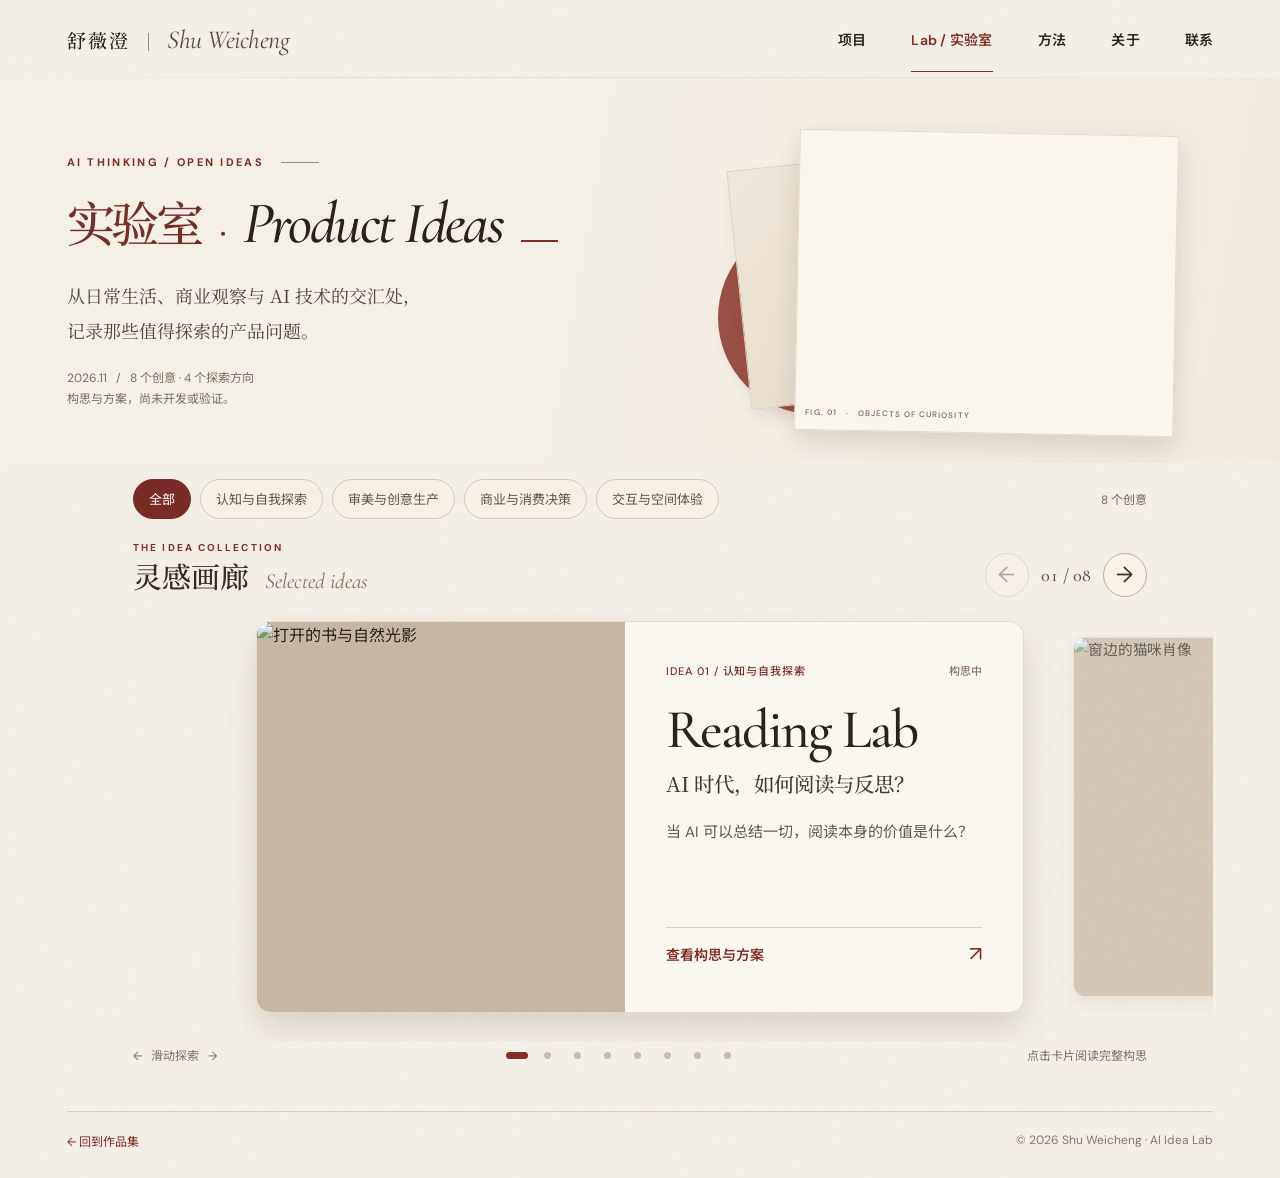
==== commit bf095d15: "Refine Lab hero collage with complete framed photograph and warm paper layers" ====
--- a/lab.html
+++ b/lab.html
@@ -8,18 +8,25 @@
 /* Devy Lab — independent editorial direction. Other pages remain unchanged. */
 :root{--paper:#f4efe7;--paper-2:#ede6db;--ink:#27241f;--ink-soft:#4e463d;--muted:#776e63;--line:#d7cec1;--accent:#812e26;--soft:#eee4d8;--serif:'Cormorant Garamond','Noto Serif SC',Georgia,serif}
 body{background:var(--paper);color:var(--ink)}.site{overflow:clip}.site::before{opacity:.24;z-index:0}.topbar{height:78px}.brand-en{color:#574c42}.nav a{color:#29251f}.nav a:hover,.nav a.active{color:var(--accent)}.nav a::after{background:var(--accent)}.eyebrow{color:var(--accent);font-size:11px;letter-spacing:.21em}.eyebrow .rule{background:#9e8c78}.lab-hero{position:relative;overflow:hidden;isolation:isolate;padding:clamp(50px,6vw,88px) 0 52px;min-height:320px;background:linear-gradient(100deg,#f4efe7 40%,#f1e9de 100%)}.lab-hero .container{isolation:isolate}.lab-hero .eyebrow{margin-bottom:20px}.lab-hero h1{position:relative;z-index:2;display:flex;align-items:baseline;gap:clamp(8px,1.4vw,21px);flex-wrap:wrap;font:500 clamp(34px,4.6vw,68px)/1.13 var(--serif);letter-spacing:-.035em;margin:0;color:#2a211b;max-width:65%}.lab-hero h1 span{font:500 .82em/1.3 'Noto Serif SC',serif;color:#762e28;letter-spacing:-.065em}.lab-hero h1 i{font-style:normal;color:#762e28;font-size:.7em}.lab-hero h1 em{font-weight:500;font-style:italic;white-space:nowrap}.lab-hero h1:after{content:"";display:block;flex-basis:100%;width:37px;max-width:37px;height:2px;background:#812e26;margin-top:12px}.lab-hero .intro{max-width:58%;font:400 clamp(15px,1.4vw,18px)/1.95 'Noto Serif SC',serif;position:relative;z-index:2;margin:20px 0 0;color:#52473d}.lab-hero .note{font-size:12px;color:#7d7062;line-height:1.8;position:relative;z-index:2;margin:20px 0 0;max-width:54%}
-.hero-collage{position:absolute;right:clamp(15px,3.7vw,58px);top:-45px;bottom:-70px;width:43%;z-index:-1;pointer-events:none;isolation:isolate;overflow:hidden}.collage-blue{position:absolute;width:44%;height:77%;background:#30416b;right:7%;top:-4%;transform:rotate(7deg);clip-path:polygon(6% 0,100% 3%,96% 97%,0 100%);box-shadow:4px 10px 15px #2b211f24}.collage-disc{position:absolute;left:3%;bottom:4%;width:46%;aspect-ratio:1;border-radius:50%;background:#923c2c;box-shadow:7px 12px 19px #34221b19}.collage-sheet{position:absolute;background:#e7dccc;box-shadow:10px 12px 20px #48311f29;clip-path:polygon(1% 0,99% 2%,100% 95%,93% 98%,77% 97%,63% 100%,45% 98%,29% 100%,0 98%)}.sheet-back{left:0;top:8%;width:63%;height:78%;transform:rotate(-7deg);background:repeating-linear-gradient(132deg,#e6dccc,#eee5d8 2px,#eae1d4 3px,#eee5d8 5px)}.sheet-front{left:15%;bottom:0;width:64%;height:47%;transform:rotate(6deg);background:#f0e7da}.collage-photo{position:absolute;right:0;bottom:0;width:68%;height:88%;object-fit:cover;object-position:50% 55%;filter:saturate(.68) sepia(.08) contrast(.96);box-shadow:-9px 10px 30px #36291e22;clip-path:polygon(4% 1%,100% 0,100% 100%,0 100%,2% 65%)}.collage-index{position:absolute;right:12px;bottom:12px;font:500 8px/1.4 var(--sans);letter-spacing:.13em;color:#faf3e9;text-shadow:0 1px 4px #231b16}
+.hero-collage{position:absolute;right:clamp(34px,6.5vw,92px);top:50%;transform:translateY(-50%);width:39%;height:clamp(230px,24vw,318px);z-index:-1;pointer-events:none;isolation:isolate;overflow:visible}
+.collage-disc{position:absolute;left:4%;bottom:7%;width:39%;aspect-ratio:1;border-radius:50%;background:#914238;opacity:.92;box-shadow:2px 5px 14px #51382c12}
+.collage-sheet{position:absolute;background:#e9dfd0;box-shadow:3px 9px 17px #48311f16}
+.sheet-back{left:8%;top:8%;width:66%;height:78%;transform:rotate(-6deg);border:1px solid #ded1c0;background:linear-gradient(140deg,#eee6d9,#e4d8c7)}
+.collage-frame{position:absolute;right:4%;top:1%;bottom:1%;width:76%;margin:0;padding:9px 9px 0;background:#faf6ed;display:flex;flex-direction:column;border:1px solid #e5dacb;box-shadow:0 11px 27px #44322525;transform:rotate(1.1deg);overflow:hidden}
+.collage-photo{display:block;width:100%;height:0;flex:1;min-height:0;object-fit:cover;object-position:50% 64%;filter:saturate(.72) sepia(.06) contrast(.98)}
+.collage-index{padding:10px 1px 11px;text-align:left;font:500 8px/1.4 var(--sans);letter-spacing:.13em;color:#776456;white-space:nowrap}
+.collage-index span{margin:0 6px;color:#914238}
 .lab-main{padding:16px 0 42px;max-width:1530px}.lab-tools,.gallery-heading,.gallery-bottom{margin-inline:clamp(24px,5.2vw,84px)}.lab-tools{display:flex;justify-content:space-between;align-items:center;gap:14px;flex-wrap:wrap;margin-bottom:22px}.filters{display:flex;gap:9px;flex-wrap:wrap}.filters button{min-height:40px;padding:7px 15px;border:1px solid #d3c8b9;background:#f5efe5;color:#66574a;border-radius:30px;font:400 13px/1.5 'Noto Sans SC',sans-serif;transition:background .2s,color .2s}.filters button[aria-pressed=true]{background:#792c27;color:#fff;border-color:#792c27}.filters button:hover:not([aria-pressed=true]){background:#e9ded0}.lab-count{font-size:12px;color:#78695e}.gallery-heading{display:flex;align-items:flex-end;justify-content:space-between;gap:16px;margin-bottom:12px}.gallery-heading h2{font:500 29px/1.3 var(--serif);margin:5px 0 0;color:#352a22}.gallery-heading h2 em{font-size:.75em;font-weight:400;color:#867162;margin-left:9px}.gallery-heading .eyebrow{font-size:10px}.gallery-controls{display:flex;align-items:center;gap:12px;flex:none}.gallery-controls button{width:44px;height:44px;display:grid;place-items:center;border:1px solid #bdb0a1;border-radius:50%;background:#f8f2e9;color:#392d25;font:400 22px/1 var(--sans);transition:background .2s,color .2s}.gallery-controls button:hover:not(:disabled){background:#792c27;color:#fff;border-color:#792c27}.gallery-controls button:disabled{opacity:.36;cursor:default}.gallery-controls span{font:500 18px/1 var(--serif);white-space:nowrap;color:#654c3d;font-variant-numeric:tabular-nums}
 .idea-grid{--card-w:min(67%,1010px);display:flex;align-items:center;gap:18px;overflow-x:auto;overflow-y:hidden;overscroll-behavior-inline:contain;scroll-snap-type:x mandatory;scrollbar-width:none;padding:12px calc((100% - var(--card-w))/2) 28px;scroll-padding-inline:calc((100% - var(--card-w))/2);touch-action:pan-x pan-y}.idea-grid::-webkit-scrollbar{display:none}.idea{flex:0 0 100%;min-width:0;scroll-snap-align:center;border:1px solid #e3dbd0;background:#faf7f0;border-radius:15px;overflow:hidden;box-shadow:0 7px 18px #4c392e18;transform:scale(.92);opacity:.69;transition:transform .3s,opacity .3s,box-shadow .3s;scroll-margin-top:20px}.idea[hidden]{display:none}.idea.is-current,.idea-grid:not(.enhanced) .idea{transform:scale(1);opacity:1;box-shadow:0 16px 32px #48332125}.idea-front{display:grid;grid-template-columns:48% 52%;min-height:350px;cursor:pointer}.idea-copy{grid-column:2;grid-row:1;padding:clamp(24px,3.2vw,48px);display:flex;flex-direction:column;min-width:0;justify-content:center}.idea-art{grid-column:1;grid-row:1;background:#c7b6a3;min-height:350px;position:relative;overflow:hidden}.idea-art img{position:absolute;inset:0;width:100%;height:100%;object-fit:cover;filter:saturate(.76) sepia(.08) contrast(1.02);transition:transform .5s}.idea.is-current:hover .idea-art img{transform:scale(1.035)}#reading .idea-art img{object-position:48% 52%}#pet .idea-art img{object-position:50% 38%}#trend .idea-art img{filter:saturate(.86) contrast(1.02)}#tea .idea-art img{object-position:50% 52%}#scene .idea-art img{object-position:52% center}.photo-credit{position:absolute;bottom:12px;left:12px;padding:4px 7px;background:#211a1588;color:#fff!important;font-size:9px;letter-spacing:.1em;border-radius:2px;opacity:0;transition:opacity .2s}.idea-art:hover .photo-credit,.photo-credit:focus{opacity:1}.idea-meta{display:flex;justify-content:space-between;gap:10px;font:500 11px/1.6 var(--sans);letter-spacing:.09em;color:#812e26}.idea-meta span:last-child{white-space:nowrap;letter-spacing:0;color:#88776a}.idea h2{font:500 clamp(37px,4.3vw,62px)/1.06 var(--serif);letter-spacing:-.035em;color:#28231d;margin:20px 0 8px;overflow-wrap:anywhere}.idea-zh{font:500 clamp(16px,1.6vw,22px)/1.6 'Noto Serif SC',serif;margin:0;color:#493a2f}.idea-hook{font-size:15px;line-height:1.9;color:#68594c;margin:18px 0 24px}.idea-copy details{margin-top:auto;border-top:1px solid #ded1c2}.idea summary{list-style:none;cursor:pointer;min-height:44px;display:flex;align-items:center;justify-content:space-between;gap:12px;padding-top:9px;color:#812e26;font-size:14px;font-weight:600}.idea summary::-webkit-details-marker{display:none}.idea summary span{font-size:21px;font-weight:400}.idea-body h3{font-size:14px;color:#4f3e30;margin:19px 0 6px}.idea-body p{font-size:14px;line-height:1.9;color:#635347;margin:0}.idea-flow{padding:12px;background:#efe5d8;border-radius:5px}.gallery-bottom{display:flex;justify-content:space-between;align-items:center;gap:12px;font-size:12px;color:#817164}.gallery-dots{display:flex;align-items:center;justify-content:center;gap:2px}.gallery-dots button{width:28px;height:28px;border:0;background:transparent;display:grid;place-items:center;padding:0}.gallery-dots button:before{content:"";width:7px;height:7px;border-radius:9px;background:#c9bbae;transition:width .2s,background .2s}.gallery-dots button[aria-current=true]:before{width:22px;background:#812e26}
 .lab-foot{border-top:1px solid var(--line);display:flex;justify-content:space-between;gap:15px;flex-wrap:wrap;padding:20px 0 28px;font-size:12px;color:#88776a}.lab-foot a{color:#812e26}.idea-dialog{padding:0;border:1px solid #d7cabc;border-radius:15px;width:min(700px,calc(100% - 28px));max-height:calc(100dvh - 44px);background:#faf6ee;color:#302820;box-shadow:0 20px 80px #382b2235;overflow:auto}.idea-dialog::backdrop{background:#32271c88;backdrop-filter:blur(4px)}.idea-dialog-inner{padding:clamp(23px,5vw,44px)}.detail-top{display:flex;justify-content:space-between;align-items:center;gap:15px}.idea-dialog h2{font:500 clamp(36px,6vw,56px)/1.2 var(--serif);margin:15px 0 8px}.idea-dialog .idea-body h3{font-size:15px;margin-top:24px}.idea-dialog .idea-body p{font-size:15px}.dialog-close{border:1px solid #cdbfae;border-radius:50%;background:#fffaf4;color:#812e26;width:44px;height:44px;font-size:25px;flex:none}.idea-dialog .idea-zh{margin-bottom:12px}
 @media(min-width:1050px){.lab-hero{min-height:335px}.idea-front{min-height:390px}.idea-art{min-height:390px}}
-@media(max-width:1000px){.idea-grid{--card-w:80%}.hero-collage{width:40%}.lab-hero h1{max-width:67%}.idea-copy{padding:26px}.idea h2{font-size:42px}.idea-front,.idea-art{min-height:325px}}
-@media(max-width:760px){.topbar{height:70px}.lab-hero{padding:35px 0 29px;min-height:0}.lab-hero .eyebrow{margin-bottom:14px}.lab-hero h1{max-width:100%;font-size:clamp(37px,8.8vw,55px);gap:7px 12px}.lab-hero h1 span{font-size:.86em}.lab-hero h1:after{margin-top:4px}.lab-hero .intro,.lab-hero .note{max-width:100%}.lab-hero .intro{font-size:15px;margin-top:16px}.lab-hero .note{font-size:11px;margin-top:13px}.desktop-break{display:none}.hero-collage{opacity:.21;width:52%;top:-20px;bottom:-20px;right:-10%;mask-image:linear-gradient(to right,transparent,#000 45%)}.lab-main{padding:16px 0 35px}.lab-tools,.gallery-heading,.gallery-bottom{margin-inline:24px}.lab-tools{gap:9px;margin-bottom:17px}.filters{gap:6px}.filters button{padding:6px 10px;min-height:36px;font-size:11px}.lab-count{font-size:11px}.gallery-heading h2{font-size:24px}.gallery-heading h2 em{display:none}.gallery-controls{gap:7px}.gallery-controls button{width:40px;height:40px}.gallery-controls span{font-size:16px}.idea-grid{--card-w:86%;gap:11px;padding-top:6px;padding-bottom:20px}.idea{border-radius:12px;transform:scale(.95)}.idea-front{display:flex;flex-direction:column-reverse;min-height:0}.idea-art{height:clamp(185px,53vw,280px);min-height:0}.idea-copy{padding:21px 22px 20px;min-height:226px}.idea h2{font-size:42px;margin-top:12px}.idea-zh{font-size:17px}.idea-hook{font-size:14px;margin:12px 0 14px}.idea-meta{font-size:10px}.gallery-bottom{justify-content:center;flex-wrap:wrap}.gallery-bottom>span{display:none}.photo-credit{opacity:.9;font-size:8px}}
+@media(max-width:1000px){.idea-grid{--card-w:80%}.hero-collage{width:38%;right:5%;height:clamp(215px,27vw,270px)}.lab-hero h1{max-width:67%}.idea-copy{padding:26px}.idea h2{font-size:42px}.idea-front,.idea-art{min-height:325px}}
+@media(max-width:760px){.topbar{height:70px}.lab-hero{padding:35px 0 29px;min-height:0}.lab-hero .eyebrow{margin-bottom:14px}.lab-hero h1{max-width:100%;font-size:clamp(37px,8.8vw,55px);gap:7px 12px}.lab-hero h1 span{font-size:.86em}.lab-hero h1:after{margin-top:4px}.lab-hero .intro,.lab-hero .note{max-width:100%}.lab-hero .intro{font-size:15px;margin-top:16px}.lab-hero .note{font-size:11px;margin-top:13px}.desktop-break{display:none}.hero-collage{display:none}.lab-main{padding:16px 0 35px}.lab-tools,.gallery-heading,.gallery-bottom{margin-inline:24px}.lab-tools{gap:9px;margin-bottom:17px}.filters{gap:6px}.filters button{padding:6px 10px;min-height:36px;font-size:11px}.lab-count{font-size:11px}.gallery-heading h2{font-size:24px}.gallery-heading h2 em{display:none}.gallery-controls{gap:7px}.gallery-controls button{width:40px;height:40px}.gallery-controls span{font-size:16px}.idea-grid{--card-w:86%;gap:11px;padding-top:6px;padding-bottom:20px}.idea{border-radius:12px;transform:scale(.95)}.idea-front{display:flex;flex-direction:column-reverse;min-height:0}.idea-art{height:clamp(185px,53vw,280px);min-height:0}.idea-copy{padding:21px 22px 20px;min-height:226px}.idea h2{font-size:42px;margin-top:12px}.idea-zh{font-size:17px}.idea-hook{font-size:14px;margin:12px 0 14px}.idea-meta{font-size:10px}.gallery-bottom{justify-content:center;flex-wrap:wrap}.gallery-bottom>span{display:none}.photo-credit{opacity:.9;font-size:8px}}
 @media(prefers-reduced-motion:reduce){.idea-grid .idea,.idea-art img,.gallery-dots button:before{transition:none}}
 </style></head>
 <body><a class="skip-link" href="#ideas">跳到创意列表</a>
 <div class="site"><header class="container topbar"><a class="brand" href="index.html" aria-label="回到作品集首页"><span class="brand-cn">舒薇澄</span><span class="brand-divider" aria-hidden="true"></span><span class="brand-en">Shu Weicheng</span></a><button class="menu-toggle" id="menuToggle" aria-label="打开导航菜单" aria-expanded="false" aria-controls="nav"><svg viewBox="0 0 20 20" fill="none" stroke="currentColor" stroke-width="1.4"><path d="M2 6h16M2 14h16"/></svg></button><nav class="nav" id="nav" aria-label="主要导航"><a href="index.html#work">项目</a><a href="lab.html" class="active" aria-current="page">Lab / 实验室</a><a href="index.html#approach">方法</a><a href="index.html#about">关于</a><a href="index.html#contact">联系</a></nav></header>
-<main><section class="lab-hero" aria-labelledby="lab-title"><div class="container"><div class="hero-collage" aria-hidden="true"><div class="collage-blue"></div><div class="collage-disc"></div><div class="collage-sheet sheet-back"></div><div class="collage-sheet sheet-front"></div><img src="https://images.pexels.com/photos/3892820/pexels-photo-3892820.jpeg?auto=compress&amp;cs=tinysrgb&amp;w=1100" alt="" fetchpriority="high" class="collage-photo"><span class="collage-index">FIG. 01 &nbsp; / &nbsp; OBJECTS OF CURIOSITY</span></div><div class="eyebrow">AI THINKING / OPEN IDEAS <span class="rule"></span></div><h1 id="lab-title"><span>实验室</span><i aria-hidden="true">·</i><em>Product Ideas</em></h1><p class="intro">从日常生活、商业观察与 AI 技术的交汇处，<br class="desktop-break">记录那些值得探索的产品问题。</p><p class="note">2026.11 &nbsp; / &nbsp; 8 个创意 · 4 个探索方向<br>构思与方案，尚未开发或验证。</p></div></section>
+<main><section class="lab-hero" aria-labelledby="lab-title"><div class="container"><div class="hero-collage" aria-hidden="true"><div class="collage-disc"></div><div class="collage-sheet sheet-back"></div><figure class="collage-frame"><img src="https://images.pexels.com/photos/3892820/pexels-photo-3892820.jpeg?auto=compress&amp;cs=tinysrgb&amp;w=1100" alt="" fetchpriority="high" class="collage-photo"><figcaption class="collage-index">FIG. 01 <span>·</span> OBJECTS OF CURIOSITY</figcaption></figure></div><div class="eyebrow">AI THINKING / OPEN IDEAS <span class="rule"></span></div><h1 id="lab-title"><span>实验室</span><i aria-hidden="true">·</i><em>Product Ideas</em></h1><p class="intro">从日常生活、商业观察与 AI 技术的交汇处，<br class="desktop-break">记录那些值得探索的产品问题。</p><p class="note">2026.11 &nbsp; / &nbsp; 8 个创意 · 4 个探索方向<br>构思与方案，尚未开发或验证。</p></div></section>
 <section class="container lab-main" id="ideas" aria-label="实验室创意"><div class="lab-tools"><div class="filters" role="group" aria-label="按方向筛选"><button type="button" data-filter="all" aria-pressed="true">全部</button><button type="button" data-filter="cognition" aria-pressed="false">认知与自我探索</button><button type="button" data-filter="creative" aria-pressed="false">审美与创意生产</button><button type="button" data-filter="commerce" aria-pressed="false">商业与消费决策</button><button type="button" data-filter="interaction" aria-pressed="false">交互与空间体验</button></div><span class="lab-count" id="count" aria-live="polite">8 个创意</span></div><div class="gallery-heading"><div><div class="eyebrow">THE IDEA COLLECTION</div><h2>灵感画廊 <em>Selected ideas</em></h2></div><div class="gallery-controls"><button type="button" id="prevIdea" aria-label="上一个创意">←</button><span id="galleryPosition" aria-live="polite">01 / 08</span><button type="button" id="nextIdea" aria-label="下一个创意">→</button></div></div><div class="idea-grid" id="ideaTrack" tabindex="0" aria-label="左右滑动浏览创意"><article class="idea" id="reading" data-category="cognition" aria-label="Reading Lab"><div class="idea-front"><div class="idea-copy"><div class="idea-meta"><span>IDEA 01 / 认知与自我探索</span><span>构思中</span></div><h2>Reading Lab</h2><p class="idea-zh">AI 时代，如何阅读与反思？</p><p class="idea-hook">当 AI 可以总结一切，阅读本身的价值是什么？</p><details><summary>查看构思与方案 <span aria-hidden="true">↗</span></summary><div class="idea-body"><h3>观察到的问题</h3><p>阅读时容易把理解外包给 AI，获得流畅的总结，却没有形成自己的判断。</p><h3>产品构想</h3><p>让读者先记录自己的理解，再由 AI 提出反例、追问和关联线索；读后回顾观点变化，而不是直接替代思考。</p><h3>核心体验</h3><p class="idea-flow">读前问题 → 自主阅读与批注 → AI 苏格拉底式追问 → 观点修订 → 延迟回顾</p><h3>如何验证</h3><p>对比普通 AI 摘要与反思式辅助，观察理解准确性、迁移表现及信心校准。</p></div></details></div><div class="idea-art"><img src="https://images.pexels.com/photos/19295968/pexels-photo-19295968.jpeg?auto=compress&amp;cs=tinysrgb&amp;w=1100" alt="打开的书与自然光影" decoding="async" fetchpriority="high"><a class="photo-credit" href="https://www.pexels.com/photo/open-book-in-shadow-and-sunlight-19295968/" target="_blank" rel="noopener noreferrer" aria-label="查看摄影素材来源">PHOTO / PEXELS ↗</a></div></div></article>
 <article class="idea" id="pet" data-category="creative" aria-label="Pet Persona"><div class="idea-front"><div class="idea-copy"><div class="idea-meta"><span>IDEA 02 / 审美与创意生产</span><span>构思中</span></div><h2>Pet Persona</h2><p class="idea-zh">宠物人格工作室</p><p class="idea-hook">把一张宠物照片，变成有性格的专属肖像。</p><details><summary>查看构思与方案 <span aria-hidden="true">↗</span></summary><div class="idea-body"><h3>观察到的问题</h3><p>定制宠物手绘有情绪价值，但创作周期、价格和风格沟通存在门槛。</p><h3>产品构想</h3><p>以小程序为入口，提供风格模板、宠物特征保留、预览与局部调整；探索数字头像与实体印品。</p><h3>核心体验</h3><p class="idea-flow">上传照片 → 选择风格 → AI 生成 → 微调与确认 → 保存或下单</p><h3>如何验证</h3><p>评估宠物辨识度、风格一致性、付费意愿与单次生成成本。</p></div></details></div><div class="idea-art"><img src="https://images.pexels.com/photos/30234146/pexels-photo-30234146.jpeg?auto=compress&amp;cs=tinysrgb&amp;w=1100" alt="窗边的猫咪肖像" decoding="async" loading="lazy"><a class="photo-credit" href="https://www.pexels.com/photo/close-up-portrait-of-a-cat-by-the-window-30234146/" target="_blank" rel="noopener noreferrer" aria-label="查看摄影素材来源">PHOTO / PEXELS ↗</a></div></div></article>
 <article class="idea" id="geo" data-category="commerce" aria-label="SellerLab GEO"><div class="idea-front"><div class="idea-copy"><div class="idea-meta"><span>IDEA 03 / 商业与消费决策</span><span>构思中</span></div><h2>SellerLab GEO</h2><p class="idea-zh">生成式搜索可见度运营</p><p class="idea-hook">当消费者向 AI 提问，品牌如何被准确理解和推荐？</p><details><summary>查看构思与方案 <span aria-hidden="true">↗</span></summary><div class="idea-body"><h3>观察到的问题</h3><p>传统搜索曝光指标不能直接解释生成式答案中的品牌可见度和引用情况。</p><h3>产品构想</h3><p>围绕真实消费问题建立监测题库，记录多个 AI 搜索渠道的品牌提及、引用和事实准确性，给出内容改进建议。</p><h3>核心体验</h3><p class="idea-flow">构建问题集 → 定期采样 → 提及与引用分析 → 内容优化建议 → 复测</p><h3>如何验证</h3><p>固定模型、问题和采样条件，跟踪提及率、引用率、事实准确率；不保证排名或推荐。</p></div></details></div><div class="idea-art"><img src="https://images.pexels.com/photos/36166392/pexels-photo-36166392.jpeg?auto=compress&amp;cs=tinysrgb&amp;w=1100" alt="玻璃折射与几何光影" decoding="async" loading="lazy"><a class="photo-credit" href="https://www.pexels.com/photo/artistic-still-life-with-glass-and-prism-shadows-36166392/" target="_blank" rel="noopener noreferrer" aria-label="查看摄影素材来源">PHOTO / PEXELS ↗</a></div></div></article>
